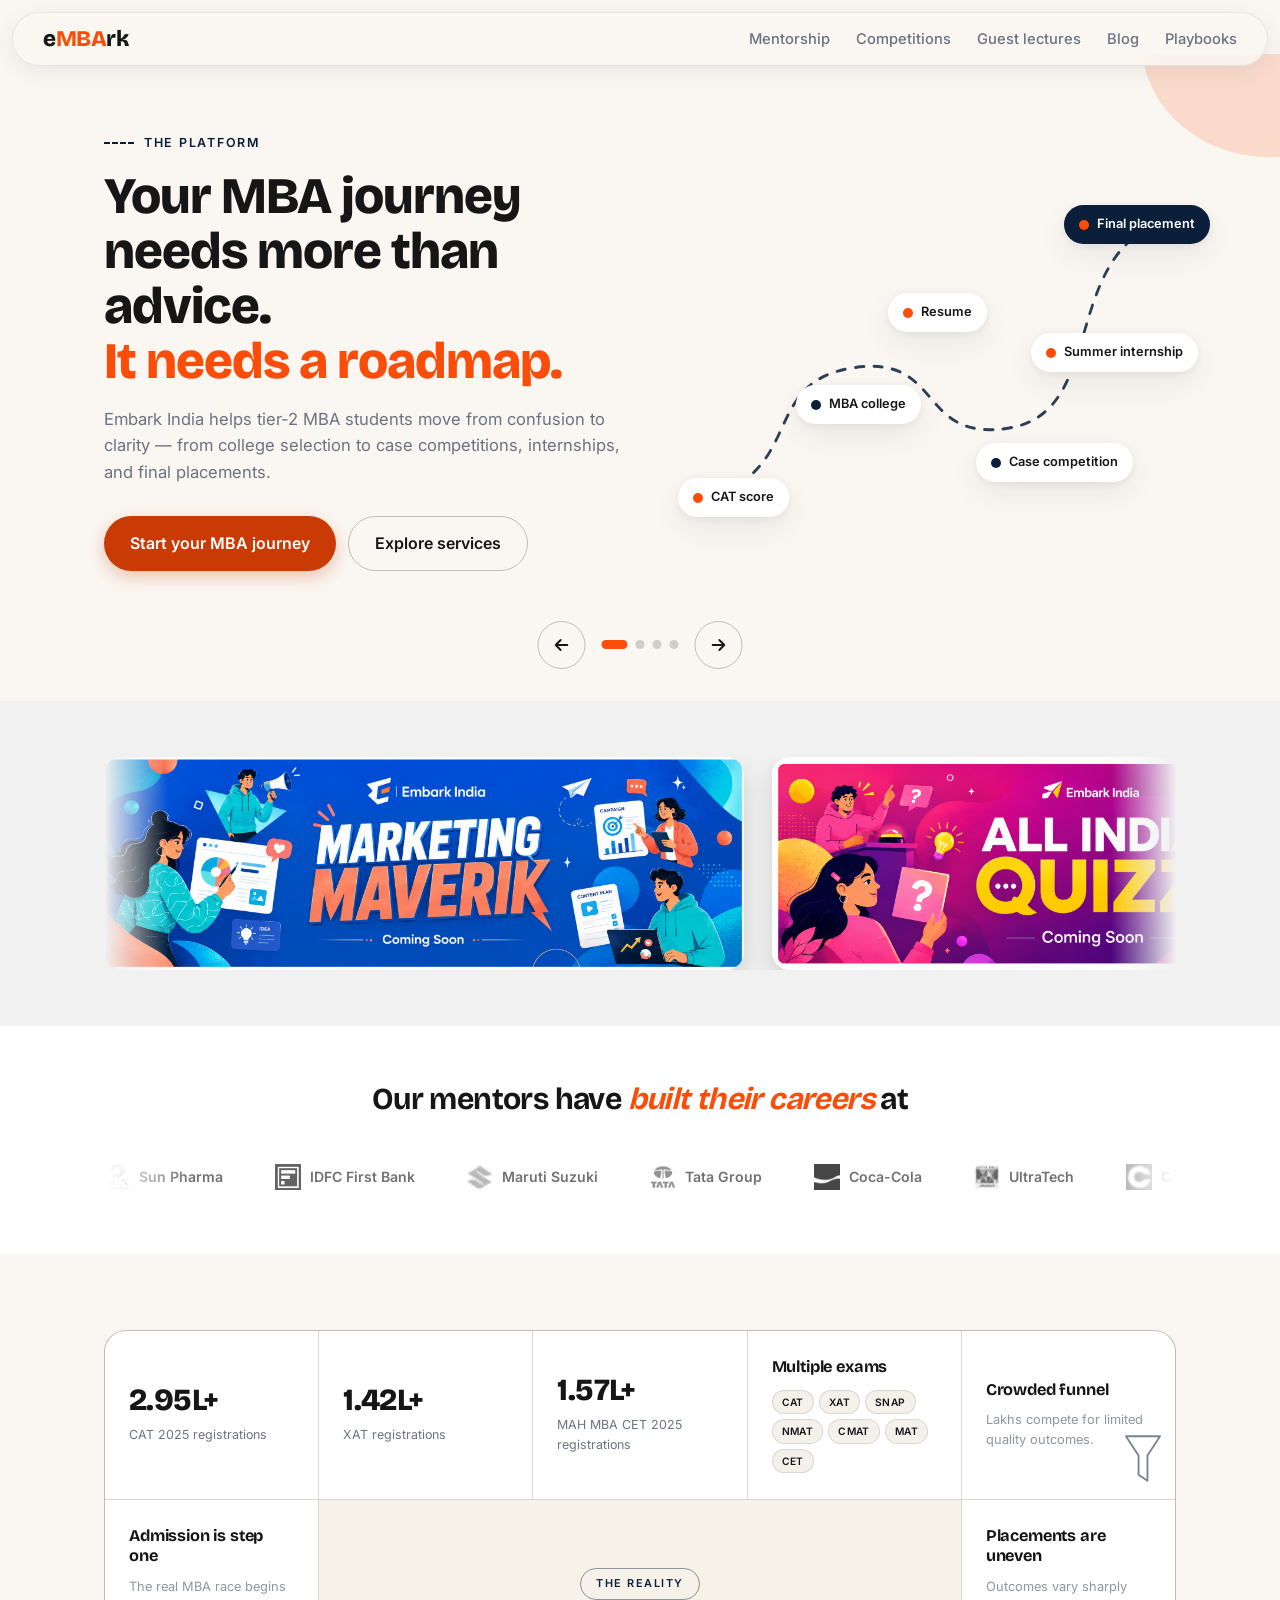
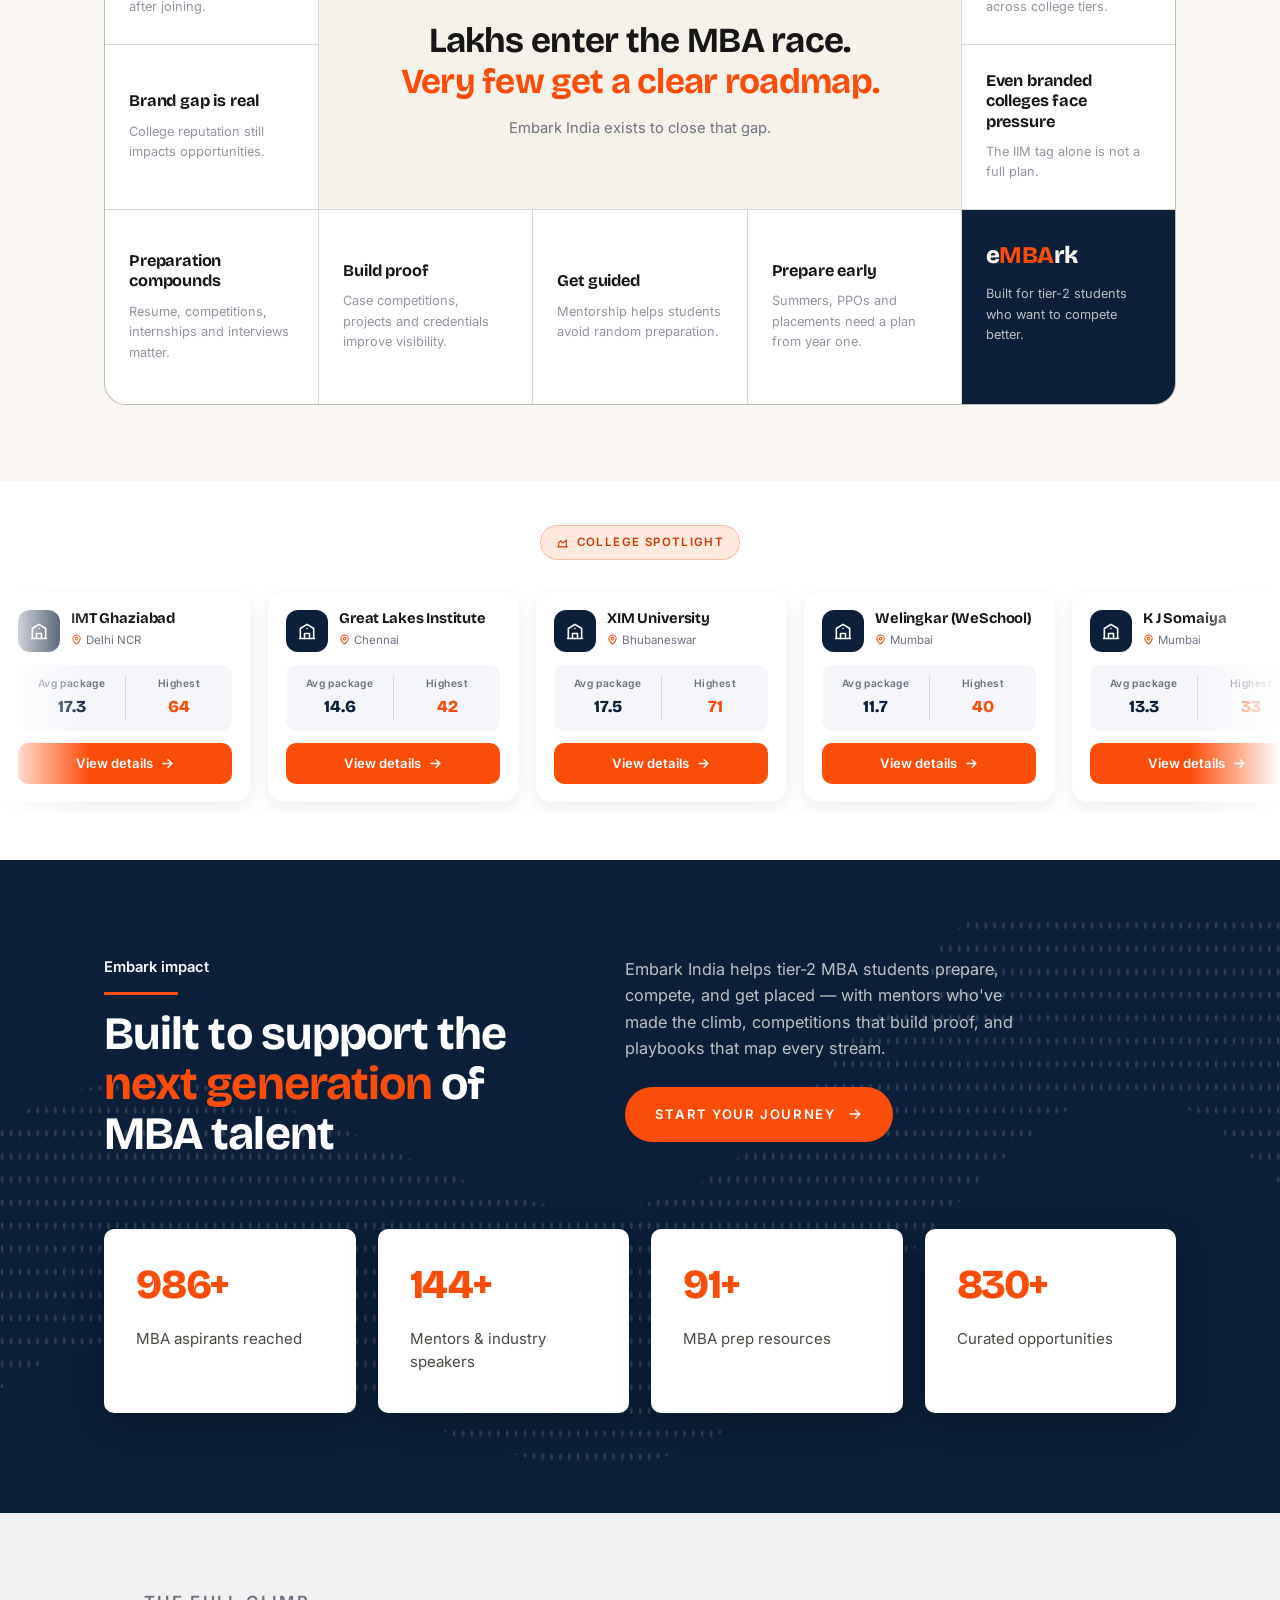
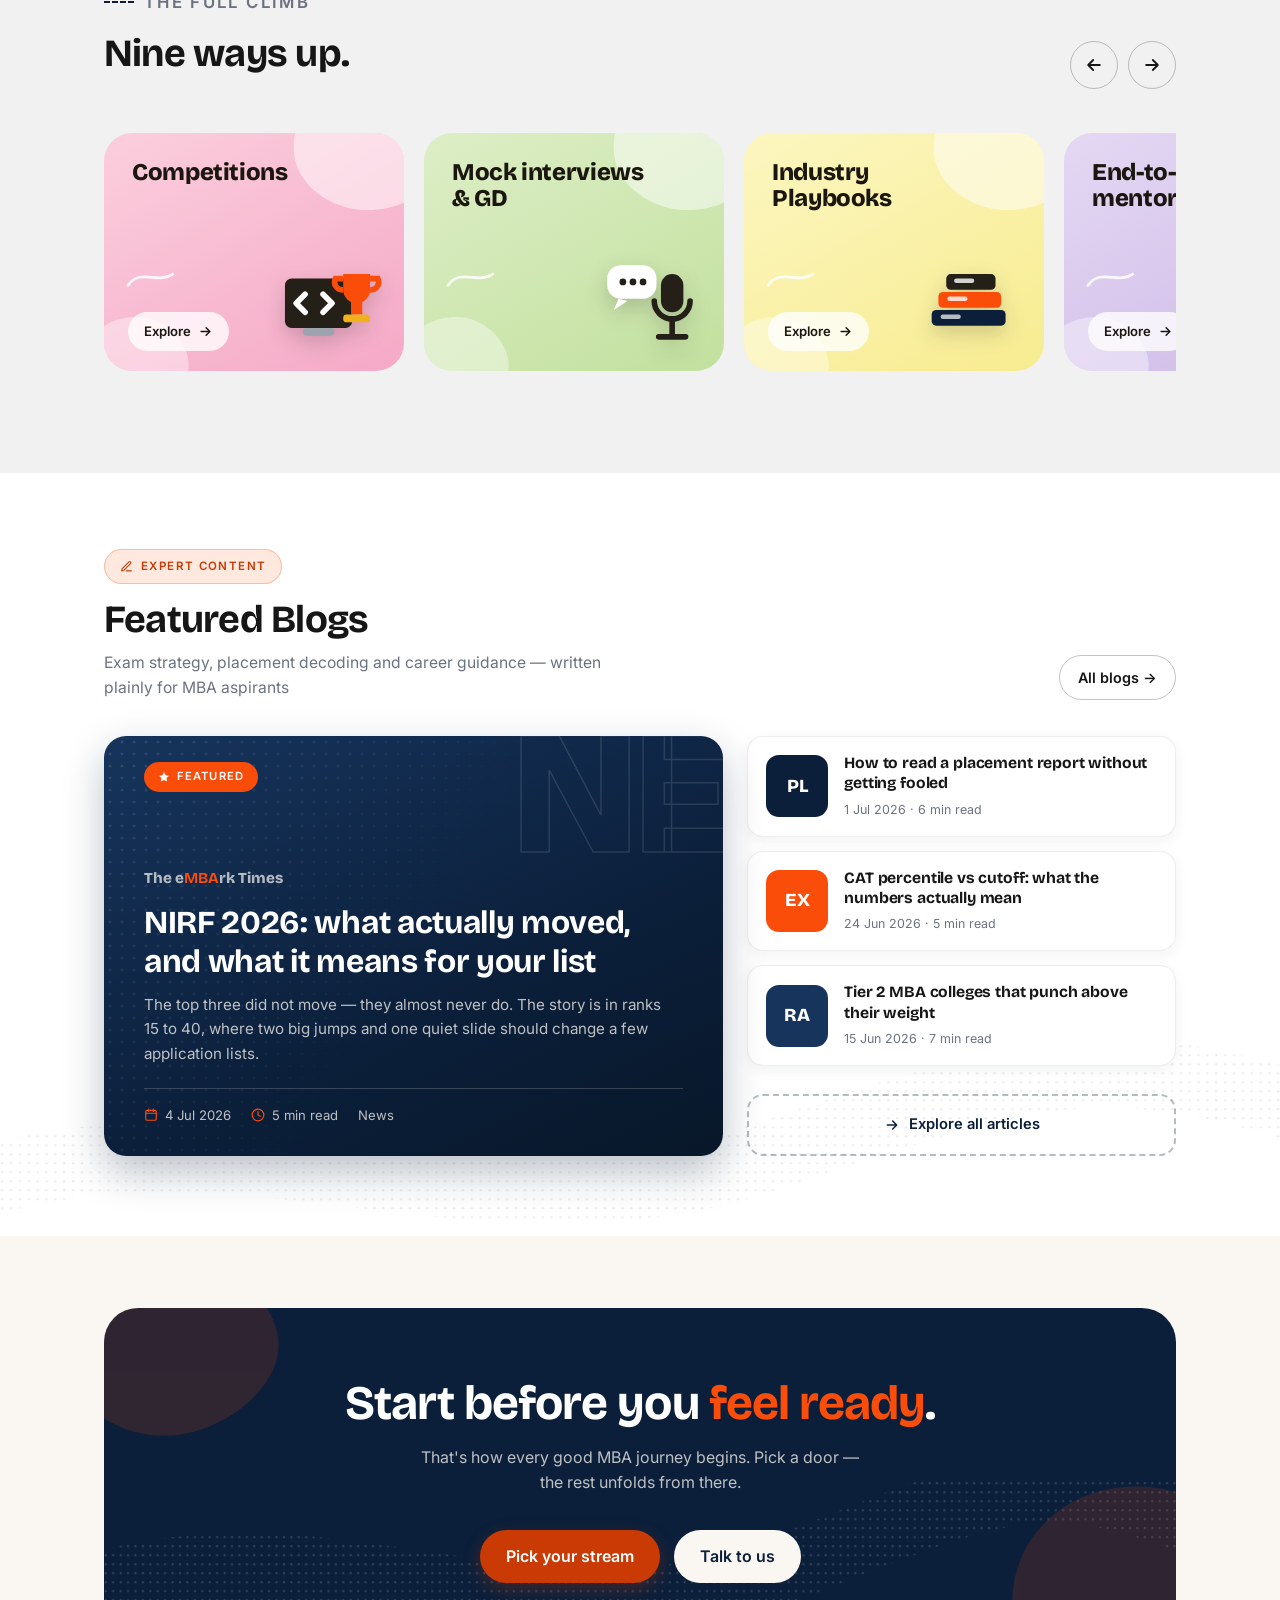
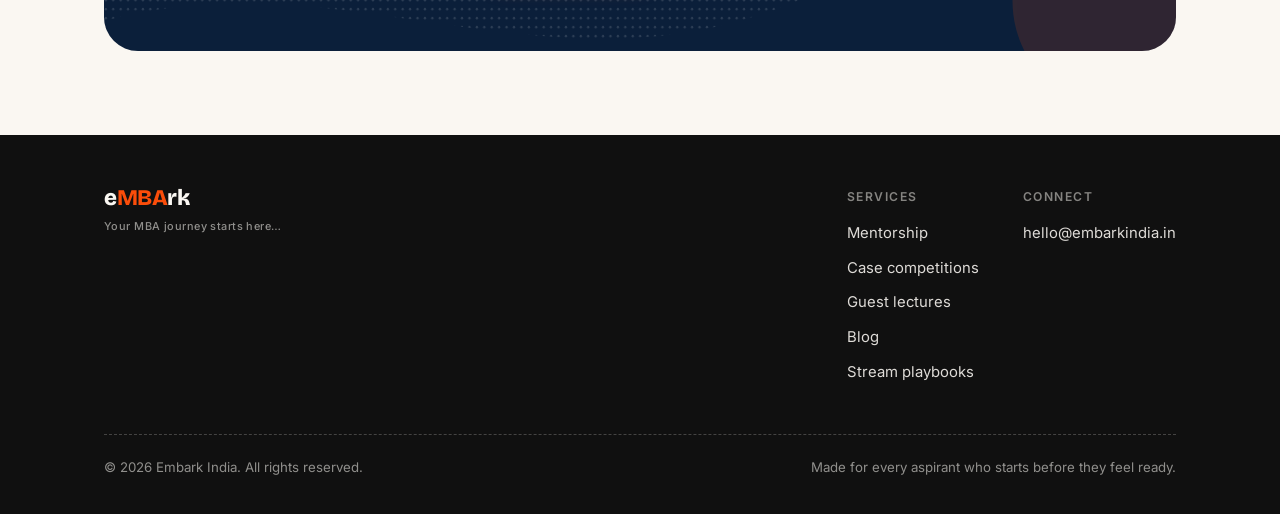
==== index.html @ 86dc0832 "Black footer across all pages (gl.css v3) Co-Authored-By: Claude Fable 5 <noreply@anthropic.com>" ====
<!DOCTYPE html>
<html lang="en">
<head>
<meta charset="UTF-8">
<meta name="viewport" content="width=device-width, initial-scale=1">
<title>Embark India — Your MBA journey starts here</title>
<meta name="description" content="Embark India: guest lectures from verified industry experts, stream playbooks, and plain-spoken MBA guidance. Tell us where you are in the journey — we'll point you right.">
<link rel="preconnect" href="https://fonts.googleapis.com">
<link rel="preconnect" href="https://fonts.gstatic.com" crossorigin>
<link href="https://fonts.googleapis.com/css2?family=Bricolage+Grotesque:opsz,wght@12..96,600;12..96,700;12..96,800&family=Inter:wght@400;500;600&family=PT+Serif:ital@1&display=swap" rel="stylesheet">
<link rel="stylesheet" href="gl.css?v=3">
<style>
  /* ---------- hero carousel ---------- */
  .hcar{position:relative;background:var(--cream);overflow:hidden}
  .hcar-track{display:flex;transition:transform .7s cubic-bezier(.3,.8,.3,1)}
  .hslide{flex:0 0 100%;position:relative;overflow:hidden;padding:72px 0 110px}
  .hslide>.wrap{display:grid;grid-template-columns:1.02fr .98fr;gap:52px;align-items:center;position:relative;z-index:1}
  .hs-copy h1{font-size:clamp(2rem,4.4vw,3.2rem);margin:0 0 16px;line-height:1.08}
  .hs-copy h1 .accent{color:var(--orange)}
  .hs-sub{font-size:1.04rem;color:var(--ink-soft);max-width:520px;margin-bottom:30px}
  .hs-ctas{display:flex;gap:12px;flex-wrap:wrap}
  .hs-visual{position:relative;min-height:430px;display:flex;align-items:center}
  .hcar-nav{
    position:absolute;bottom:32px;left:50%;transform:translateX(-50%);
    display:flex;align-items:center;gap:16px;z-index:5;
  }
  .hslide .hero-blob{position:absolute;pointer-events:none;z-index:0}

  /* slide entrance for copy */
  .hs-copy>*{opacity:0;translate:0 22px;transition:opacity .55s ease,translate .55s cubic-bezier(.2,.8,.3,1)}
  .hslide.anim .hs-copy>*{opacity:1;translate:0 0}
  .hslide.anim .hs-copy>*:nth-child(1){transition-delay:.05s}
  .hslide.anim .hs-copy>*:nth-child(2){transition-delay:.14s}
  .hslide.anim .hs-copy>*:nth-child(3){transition-delay:.23s}
  .hslide.anim .hs-copy>*:nth-child(4){transition-delay:.32s}

  /* S1 - roadmap */
  .rmap{position:relative;width:100%;max-width:540px;height:410px;margin-left:auto}
  .rmap svg{position:absolute;inset:0;width:100%;height:100%;overflow:visible}
  .rm-path{
    fill:none;stroke:var(--green);stroke-width:3;stroke-linecap:round;
    stroke-dasharray:9 11;opacity:.85;
  }
  .hslide.anim .rm-path{animation:ants 7s linear infinite}
  @keyframes ants{to{stroke-dashoffset:-200}}
  .rm-chip{
    position:absolute;display:inline-flex;align-items:center;gap:8px;
    background:var(--white);border-radius:999px;box-shadow:var(--shadow-card);
    padding:9px 15px;font-size:.8rem;font-weight:600;white-space:nowrap;
    opacity:0;translate:0 16px;scale:.9;
    transition:opacity .5s,translate .5s cubic-bezier(.2,.8,.3,1.3),scale .5s cubic-bezier(.2,.8,.3,1.3);
  }
  .rm-chip .dot{width:10px;height:10px;border-radius:50%;background:var(--orange);flex:none}
  .rm-chip.final{background:var(--green);color:#fff}
  .rm-chip.final .dot{background:var(--orange)}
  .hslide.anim .rm-chip{opacity:1;translate:0 0;scale:1;transition-delay:var(--d)}

  /* S2 - mentor dashboard */
  .dash{
    background:var(--white);border-radius:22px;box-shadow:0 18px 44px rgba(22,22,22,.16);
    padding:26px;width:100%;max-width:400px;margin-left:auto;
  }
  .dash-head{display:flex;align-items:center;gap:12px;padding-bottom:16px;border-bottom:1px dashed rgba(22,22,22,.18);margin-bottom:16px}
  .dash-head img{width:46px;height:46px;border-radius:14px;object-fit:cover;flex:none}
  .dash-head b{font-family:var(--display);font-weight:700;font-size:.95rem;display:block}
  .dash-head small{font-size:.76rem;color:var(--ink-soft)}
  .dash-live{
    margin-left:auto;font-size:.66rem;font-weight:600;letter-spacing:.06em;text-transform:uppercase;
    color:var(--green);background:var(--green-soft);border-radius:999px;padding:4px 10px;
  }
  .dash-item{
    display:flex;align-items:center;gap:12px;background:var(--cream);border-radius:14px;
    padding:13px 16px;margin-bottom:10px;font-size:.88rem;font-weight:500;
    opacity:0;translate:26px 0;transition:opacity .45s,translate .45s cubic-bezier(.2,.8,.3,1.2);
  }
  .hslide.anim .dash-item{opacity:1;translate:0 0;transition-delay:var(--d)}
  .dash-item .di{
    width:30px;height:30px;border-radius:9px;display:flex;align-items:center;justify-content:center;flex:none;
  }
  .dash-item .di svg{width:15px;height:15px}
  .di-o{background:var(--orange-soft);color:var(--orange-deep)}
  .di-g{background:var(--green-soft);color:var(--green)}
  .dash-item .tickmark{margin-left:auto;color:var(--green);font-weight:700}

  /* S3 - proof stack */
  .proofv{position:relative;height:430px;width:100%;max-width:470px;margin-left:auto}
  .pf{
    position:absolute;opacity:0;translate:0 46px;
    transition:opacity .55s,translate .55s cubic-bezier(.2,.8,.3,1.2);
    box-shadow:0 14px 32px rgba(22,22,22,.18);
  }
  .hslide.anim .pf{opacity:1;translate:0 0;transition-delay:var(--d)}
  .pf-comp{
    top:8px;left:4%;width:200px;border-radius:16px;background:linear-gradient(150deg,#FF7038,#FB4D0A);
    color:#fff;padding:16px 18px;rotate:-5deg;
  }
  .pf-comp b{font-family:var(--display);font-weight:700;font-size:.92rem;display:block;line-height:1.25}
  .pf-comp small{font-size:.7rem;opacity:.85}
  .pf-deck{
    top:44px;right:6%;width:180px;border-radius:14px;background:var(--charcoal);color:var(--cream);
    padding:16px;rotate:4deg;
  }
  .pf-deck .bar{height:7px;border-radius:99px;background:rgba(250,247,242,.28);margin-top:8px}
  .pf-deck .bar:nth-child(2){width:82%}
  .pf-deck .bar:nth-child(3){width:60%}
  .pf-deck .bar:nth-child(4){width:72%;background:var(--orange)}
  .pf-deck small{font-size:.68rem;font-weight:600;letter-spacing:.1em;text-transform:uppercase;opacity:.7}
  .pf-cert{
    top:172px;left:12%;width:230px;border-radius:10px;background:#FFFDF6;
    border:2.5px dashed var(--orange);padding:18px;text-align:center;rotate:-2deg;
  }
  .pf-cert b{font-family:var(--display);font-weight:800;font-size:.9rem;display:block}
  .pf-cert small{font-size:.66rem;color:var(--ink-soft);letter-spacing:.08em;text-transform:uppercase}
  .pf-cert .seal{
    width:34px;height:34px;border-radius:50%;background:var(--orange);color:#fff;
    display:flex;align-items:center;justify-content:center;margin:10px auto 0;
    font-family:var(--display);font-weight:800;font-size:.8rem;
  }
  .pf-badge{
    top:130px;right:2%;border-radius:999px;background:var(--green);color:#fff;
    padding:11px 18px;font-size:.8rem;font-weight:600;rotate:3deg;display:flex;align-items:center;gap:8px;
  }
  .pf-badge svg{width:14px;height:14px}
  .pf-li{
    bottom:44px;right:14%;border-radius:14px;background:#0A66C2;color:#fff;
    padding:13px 18px;font-size:.82rem;font-weight:600;rotate:-3deg;display:flex;align-items:center;gap:10px;
  }
  .pf-li .in-ic{
    width:22px;height:22px;border-radius:5px;background:#fff;color:#0A66C2;
    font-family:Arial,sans-serif;font-weight:800;font-size:.78rem;
    display:flex;align-items:center;justify-content:center;
  }

  /* S4 - opportunity feed */
  .feed{
    background:var(--white);border-radius:22px;box-shadow:0 18px 44px rgba(22,22,22,.16);
    padding:22px;width:100%;max-width:380px;margin-left:auto;
  }
  .feed-head{display:flex;justify-content:space-between;align-items:center;margin-bottom:14px}
  .feed-head b{font-family:var(--display);font-weight:700;font-size:.95rem}
  .feed-live{font-size:.68rem;font-weight:600;letter-spacing:.06em;text-transform:uppercase;color:#B42318}
  .feed-live::before{content:"\25CF";margin-right:5px}
  .feed-item{
    display:flex;align-items:center;gap:11px;background:var(--cream);border-radius:12px;
    padding:11px 14px;margin-bottom:9px;font-size:.84rem;font-weight:500;
    opacity:0;translate:36px 0;transition:opacity .4s,translate .4s cubic-bezier(.2,.8,.3,1.15);
  }
  .hslide.anim .feed-item{opacity:1;translate:0 0;transition-delay:var(--d)}
  .feed-item .fdot{width:10px;height:10px;border-radius:50%;flex:none}
  .feed-item small{margin-left:auto;font-size:.68rem;font-weight:600;color:var(--ink-soft);white-space:nowrap}

  /* ---------- competition posters: continuous marquee ---------- */
  .posters{padding:56px 0;background:#F1F1F1;overflow:hidden}
  .poster-view{overflow:hidden;
    -webkit-mask-image:linear-gradient(90deg,transparent,#000 6%,#000 94%,transparent);
    mask-image:linear-gradient(90deg,transparent,#000 6%,#000 94%,transparent);
  }
  .poster-track{display:flex;width:max-content;animation:postslide 36s linear infinite}
  .poster-track:hover{animation-play-state:paused}
  @keyframes postslide{to{transform:translateX(-50%)}}
  .poster-card{
    flex:0 0 auto;width:min(52vw,640px);margin-right:28px;
    display:block;position:relative;overflow:hidden;border-radius:18px;
    box-shadow:0 10px 26px rgba(22,22,22,.14);
    transition:box-shadow .3s;
  }
  .poster-card:hover{box-shadow:0 16px 38px rgba(22,22,22,.22)}
  .poster-card img{display:block;width:100%;height:auto}
  .poster-shine{
    position:absolute;top:-20%;bottom:-20%;left:-30%;width:36%;
    background:linear-gradient(105deg,transparent,rgba(255,255,255,.32),transparent);
    transform:skewX(-18deg) translateX(-140%);pointer-events:none;
  }
  .poster-card:hover .poster-shine{
    transform:skewX(-18deg) translateX(560%);
    transition:transform .9s ease;
  }
  @media (max-width:760px){
    .poster-card{width:82vw;margin-right:18px}
  }
  @media (prefers-reduced-motion:reduce){
    .poster-track{animation:none}
    .poster-card:hover .poster-shine{transform:skewX(-18deg) translateX(-140%)}
  }

  /* ---------- partners strip ---------- */
  .partners{background:#FFFFFF;padding:64px 0 68px}
  .partners h2{
    text-align:center;font-size:clamp(1.4rem,2.8vw,1.9rem);margin-bottom:44px;
  }
  .partners h2 em{font-style:italic;color:var(--orange)}
  .partner-marquee{
    overflow:hidden;
    -webkit-mask-image:linear-gradient(90deg,transparent,#000 8%,#000 92%,transparent);
    mask-image:linear-gradient(90deg,transparent,#000 8%,#000 92%,transparent);
  }
  .partner-row{
    display:flex;align-items:center;gap:52px;width:max-content;
    animation:pslide 34s linear infinite;padding:4px 0;
  }
  @keyframes pslide{from{transform:translateX(0)}to{transform:translateX(-50%)}}
  .partner-marquee:hover .partner-row{animation-play-state:paused}
  @media (prefers-reduced-motion:reduce){
    .partner-row{animation:none;flex-wrap:wrap;justify-content:center;width:auto}
  }
  .partner{
    display:inline-flex;align-items:center;gap:9px;
    filter:grayscale(1);opacity:.72;
    transition:filter .3s,opacity .3s,transform .2s;
  }
  .partner:hover{filter:none;opacity:1;transform:translateY(-2px)}
  .partner img{width:26px;height:26px;object-fit:contain}
  .partner b{
    font-family:var(--body);font-weight:600;font-size:.88rem;color:#3D3B36;white-space:nowrap;
  }

  /* ---------- reality grid ---------- */
  .reality{padding:88px 0;background:var(--white)}
  .rgrid{
    display:grid;grid-template-columns:repeat(5,1fr);
    gap:1px;background:rgba(22,22,22,.14);
    border:1px solid rgba(22,22,22,.14);border-radius:22px;overflow:hidden;
  }
  .rcell{
    background:#F8F5EC;padding:24px 24px 22px;position:relative;overflow:hidden;
    min-height:132px;display:flex;flex-direction:column;justify-content:center;
    transition:background .35s;
  }
  .rcell::before{
    content:"";position:absolute;inset:0;pointer-events:none;
    background-image:radial-gradient(rgba(251,77,10,.32) 1.2px,transparent 1.7px);
    background-size:11px 11px;opacity:0;transition:opacity .4s;
  }
  .rcell:hover{background:#FFFDF4}
  .rcell:hover::before{opacity:1}
  .rc-num{
    font-family:var(--display);font-weight:800;font-size:clamp(1.5rem,2.4vw,2.1rem);
    letter-spacing:-.02em;line-height:1;position:relative;z-index:1;
    transition:color .3s;
  }
  .rcell:hover .rc-num{color:var(--orange-deep)}
  .rc-title{
    font-family:var(--display);font-weight:700;font-size:1.02rem;letter-spacing:-.01em;
    line-height:1.25;position:relative;z-index:1;transition:translate .3s;
  }
  .rc-label{font-size:.78rem;color:var(--ink-soft);margin-top:7px;position:relative;z-index:1}
  .rc-desc{
    font-size:.8rem;color:var(--ink-soft);margin-top:8px;position:relative;z-index:1;
    opacity:0;translate:0 10px;transition:opacity .35s .05s,translate .35s .05s;
  }
  .rcell:hover .rc-desc{opacity:1;translate:0 0}
  .rcell:hover .rc-title{translate:0 -2px}

  /* exam chips cell */
  .rc-chips{display:flex;flex-wrap:wrap;gap:5px;margin-top:10px;position:relative;z-index:1}
  .rc-chips span{
    font-size:.64rem;font-weight:600;letter-spacing:.04em;
    background:var(--white);border:1px solid rgba(22,22,22,.18);border-radius:999px;padding:3px 9px;
    scale:0;transition:scale .4s cubic-bezier(.2,.8,.3,1.5);
  }
  .rcell:hover .rc-chips span{scale:1}
  .rcell:hover .rc-chips span:nth-child(1){transition-delay:.02s}
  .rcell:hover .rc-chips span:nth-child(2){transition-delay:.07s}
  .rcell:hover .rc-chips span:nth-child(3){transition-delay:.12s}
  .rcell:hover .rc-chips span:nth-child(4){transition-delay:.17s}
  .rcell:hover .rc-chips span:nth-child(5){transition-delay:.22s}
  .rcell:hover .rc-chips span:nth-child(6){transition-delay:.27s}
  .rcell:hover .rc-chips span:nth-child(7){transition-delay:.32s}

  /* funnel cell */
  .rc-funnel{position:absolute;right:16px;top:50%;translate:0 -50%;width:54px;height:72px;z-index:1;opacity:.9}
  .rc-funnel .fdrop{opacity:0}
  .rcell:hover .rc-funnel .fdrop{animation:fdrop 1.3s ease-in infinite}
  .rcell:hover .rc-funnel .fdrop:nth-child(2){animation-delay:.3s}
  .rcell:hover .rc-funnel .fdrop:nth-child(3){animation-delay:.65s}
  @keyframes fdrop{
    0%{opacity:0;transform:translateY(0)}
    15%{opacity:1}
    80%{opacity:1;transform:translateY(40px)}
    100%{opacity:0;transform:translateY(48px)}
  }

  /* center statement */
  .rcenter{
    background:var(--cream);display:flex;flex-direction:column;align-items:center;justify-content:center;
    text-align:center;padding:44px 40px;position:relative;overflow:hidden;
  }
  .rcenter .rpill{
    font-size:.68rem;font-weight:600;letter-spacing:.14em;text-transform:uppercase;
    color:var(--green);border:1.5px solid rgba(11,31,58,.4);border-radius:999px;padding:6px 15px;margin-bottom:18px;
  }
  .rcenter h2{font-size:clamp(1.5rem,3vw,2.2rem);line-height:1.18;max-width:480px;margin:0 0 12px}
  .rcenter h2 em{font-style:normal;color:var(--orange)}
  .rcenter p{font-size:.92rem;color:var(--ink-soft)}

  /* brand cell */
  .rbrand{
    background:var(--charcoal);color:var(--cream);text-decoration:none;
    display:flex;flex-direction:column;justify-content:center;
  }
  .rbrand::before{background-image:radial-gradient(rgba(251,77,10,.5) 1.2px,transparent 1.7px)}
  .rbrand:hover{background:#131313}
  .rbrand .rb-mark{font-family:var(--display);font-weight:800;font-size:1.5rem;letter-spacing:-.02em;position:relative;z-index:1}
  .rbrand .rb-mark .mba{color:var(--orange)}
  .rbrand .rc-desc{color:rgba(250,247,242,.7)}
  .rbrand .rb-go{
    position:relative;z-index:1;margin-top:10px;font-size:.8rem;font-weight:600;color:var(--orange);
    display:inline-flex;align-items:center;gap:6px;opacity:0;translate:-8px 0;transition:all .35s .1s;
  }
  .rbrand:hover .rb-go{opacity:1;translate:0 0}
  .rbrand .rb-go svg{width:14px;height:14px}

  @media (max-width:960px){
    .rgrid{grid-template-columns:1fr 1fr}
    .rcell{grid-area:auto !important;min-height:116px}
    .rcenter{grid-column:1/-1 !important;grid-row:auto !important;order:-1;padding:36px 26px}
    .rc-desc{opacity:1;translate:0 0}
    .rc-chips span{scale:1}
  }
  @media (max-width:560px){
    .rgrid{grid-template-columns:1fr}
  }

  /* ---------- next-gen statement band ---------- */
  .nextgen{background:var(--cream);padding:104px 0 96px}
  .ng-top{
    display:grid;grid-template-columns:1.25fr .75fr;gap:60px;align-items:center;
    margin-bottom:84px;
  }
  .ng-top h2{
    font-size:clamp(2.2rem,4.8vw,3.6rem);line-height:1.08;margin:0;letter-spacing:-.02em;
  }
  .ng-top h2 em{font-style:normal;color:var(--orange)}
  .ng-right p{font-size:1.02rem;color:var(--ink-soft);max-width:400px;margin-bottom:26px}
  .ng-cta{
    display:inline-flex;align-items:center;gap:12px;
    background:var(--charcoal);color:#fff;text-decoration:none;
    font-size:.82rem;font-weight:600;letter-spacing:.12em;text-transform:uppercase;
    border-radius:999px;padding:17px 30px;min-height:52px;
    transition:background .25s,gap .25s;
  }
  .ng-cta:hover{background:#000;gap:18px}
  .ng-cta svg{width:16px;height:16px;flex:none}
  .ng-stats{display:grid;grid-template-columns:repeat(4,1fr);gap:0}
  .ng-stat{padding:6px 34px}
  .ng-stat + .ng-stat{border-left:1.5px solid rgba(22,22,22,.16)}
  .ng-stat:first-child{padding-left:0}
  .ng-num{
    font-family:var(--display);font-weight:800;letter-spacing:-.03em;
    font-size:clamp(2.2rem,4vw,3.2rem);line-height:1;display:block;
  }
  .ng-num.acc{color:var(--orange)}
  .ng-stat p{font-size:.88rem;color:var(--ink-soft);margin-top:12px;max-width:200px}
  @media (max-width:960px){
    .ng-top{grid-template-columns:1fr;gap:30px;margin-bottom:56px}
    .ng-stats{grid-template-columns:1fr 1fr;gap:30px 0}
    .ng-stat{padding:0 26px}
    .ng-stat:nth-child(odd){padding-left:0;border-left:none}
  }
  @media (max-width:540px){
    .ng-stats{grid-template-columns:1fr;gap:26px}
    .ng-stat{padding:0;border-left:none !important}
  }

  /* ============================================================
     NAVY & LOGICAL ORANGE — palette test (home page only)
     primary navy #0B1F3A · accent #FB4D0A · buttons #C93A05
     bg ivory #FAF7F2 · cards #FFFFFF · text #161616 · muted #6B7280
     ============================================================ */
  :root{
    --cream:#FAF7F2;
    --cream-deep:#EFE9DE;
    --white:#FFFFFF;
    --charcoal:#161616;
    --ink-soft:#6B7280;
    --navy:#0B1F3A;
    --navy-soft:#E7EDF6;
    --navy-deep:#08172B;
    --orange:#FB4D0A;
    --orange-deep:#C93A05;
    --orange-soft:#FFE9DF;
    --green:#0B1F3A;
    --green-soft:#E7EDF6;
    --green-deep:#08172B;
  }
  body{background:#FAF7F2}
  .nav{background:rgba(250,247,242,.9)}
  .btn-primary{background:#C93A05;box-shadow:0 6px 18px rgba(201,58,5,.28)}
  .btn-primary:hover{background:#A93104}
  .ng-cta{background:var(--navy)}
  .ng-cta:hover{background:var(--navy-deep)}

  /* hero */
  .hslide:nth-child(1) .hero-blob path,
  .hslide:nth-child(2) .hero-blob path{fill:#FB4D0A}
  .hslide:nth-child(3) .hero-blob path{fill:#0B1F3A}
  .hslide:nth-child(4) .hero-blob path{fill:#FB4D0A}
  .hslide .hero-blob{opacity:.16 !important}
  .rm-path{stroke:var(--navy)}
  .rm-chip .dot{background:var(--orange)}
  .rm-chip:nth-of-type(2) .dot,.rm-chip:nth-of-type(4) .dot{background:var(--navy)}
  .rm-chip.final{background:var(--navy)}
  .rm-chip.final .dot{background:var(--orange)}
  .di-o{background:var(--orange-soft);color:var(--orange-deep)}
  .di-g{background:var(--navy-soft);color:var(--navy)}
  .dash-item .tickmark{color:var(--navy)}
  .dash-live{color:var(--navy);background:var(--navy-soft)}
  .pf-comp{background:linear-gradient(150deg,#FF7038,#FB4D0A)}
  .pf-deck{background:var(--navy)}
  .pf-deck .bar:nth-child(4){background:var(--orange)}
  .pf-cert{border-color:var(--orange)}
  .pf-cert .seal{background:var(--orange)}
  .pf-badge{background:var(--navy)}
  .feed-item:nth-child(2) .fdot{background:#FB4D0A !important}
  .feed-item:nth-child(3) .fdot{background:#0B1F3A !important}
  .feed-item:nth-child(4) .fdot{background:#C93A05 !important}
  .feed-item:nth-child(5) .fdot{background:#6B7280 !important}
  .feed-item:nth-child(6) .fdot{background:#0B1F3A !important}
  .feed-item:nth-child(7) .fdot{background:#FB4D0A !important}

  /* reality grid */
  .rcell{background:#FFFFFF}
  .rcell:hover{background:#FFFDFA}
  .rcell::before{background-image:radial-gradient(rgba(251,77,10,.3) 1.2px,transparent 1.7px)}
  .rcell:hover .rc-num{color:var(--orange-deep)}
  .rcenter{background:#FAF7F2}
  .rcenter h2 em{color:var(--orange)}
  .rcenter .rpill{color:var(--navy);border-color:rgba(11,31,58,.45)}
  .rc-funnel path{stroke:var(--navy)}
  .rc-funnel .fdrop{fill:var(--orange)}
  .rbrand{background:var(--navy)}
  .rbrand:hover{background:var(--navy-deep)}
  .rbrand .rb-mark .mba{color:var(--orange)}
  .rbrand .rb-go{color:var(--orange)}
  .rbrand::before{background-image:radial-gradient(rgba(251,77,10,.5) 1.2px,transparent 1.7px)}
  .rbrand .rc-desc{color:rgba(250,247,242,.7)}

  /* statement band */
  .nextgen{background:#FFFFFF}
  .ng-top h2 em{color:var(--orange)}
  .ng-num.acc{color:var(--orange)}

  /* service cards: navy/orange alternation */
  .svc-card{background:#FFFFFF}
  .svc{background:#FAF7F2}
  .svc-grid .svc-card:nth-child(odd) .svc-icon{background:var(--navy-soft);color:var(--navy)}
  .svc-grid .svc-card:nth-child(odd) .svc-outcome{background:var(--navy-soft);color:var(--navy)}
  .svc-grid .svc-card:nth-child(odd) .svc-go{color:var(--navy)}
  .svc-grid .svc-card:nth-child(odd):hover{box-shadow:0 18px 40px rgba(11,31,58,.2)}
  .svc-grid .svc-card:nth-child(even) .svc-icon{background:var(--orange-soft);color:var(--orange-deep)}
  .svc-grid .svc-card:nth-child(even) .svc-outcome{background:var(--orange-soft);color:var(--orange-deep)}
  .svc-grid .svc-card:nth-child(even) .svc-go{color:var(--orange-deep)}
  .svc-grid .svc-card:nth-child(even):hover{box-shadow:0 18px 40px rgba(251,77,10,.22)}
  .svc-grid .svc-card:nth-child(1) h3 span{background:var(--orange-soft) !important;color:var(--orange-deep) !important}

  .soon-sec,.pstrip-sec{background:#FFFFFF}

  /* final CTA card */
  .final-home .fh-card{background:var(--navy)}
  .final-home .fh-card p{color:rgba(250,247,242,.75)}
  .final-home .fh-blob.l path,.final-home .fh-blob.r path{fill:#FB4D0A}
  .final-home .fh-card h2 .accent{color:var(--orange)}
  .final-home .btn-light{background:#FAF7F2;color:var(--navy)}

  /* ---------- section rhythm: alternating bands + tighter spacing ---------- */
  .posters{background:#F1F1F1}
  .partners{background:#FFFFFF;padding:56px 0 60px}
  .reality{background:#FAF7F2;padding:76px 0}
  .rcell{background:#FFFFFF}
  .rcenter{background:#F6F2EA}
  .nextgen{background:#FFFFFF;padding:80px 0 72px}
  .ng-top{margin-bottom:64px}
  body .pstrip-sec{background:#F1F1F1;padding:72px 0}
  body .bloghl{background:#FFFFFF;padding:76px 0 80px}
  .bh-card{border:1px solid rgba(22,22,22,.07)}
  body .final-home{background:#FAF7F2;padding:72px 0 84px}

  /* ---------- creative floating nav ---------- */
  body .nav{
    position:sticky;top:12px;z-index:100;
    background:transparent;border-bottom:none;backdrop-filter:none;
    padding:0 12px;
  }
  body .nav-inner{
    background:rgba(250,247,242,.82);backdrop-filter:blur(16px);
    border:1px solid rgba(22,22,22,.08);border-radius:999px;
    box-shadow:0 6px 24px rgba(11,31,58,.07);
    padding:13px 30px;max-width:none;
    transition:box-shadow .3s,background .3s;
  }
  body .nav-inner .nav-links{margin-left:auto}
  .nav.scrolled .nav-inner{
    background:rgba(250,247,242,.95);
    box-shadow:0 12px 36px rgba(11,31,58,.14);
  }
  /* wordmark flag plant */
  body .wordmark{position:relative;padding-right:14px}
  .wm-flag{
    position:absolute;top:-7px;right:0;width:13px;height:15px;
    opacity:0;transform:translateY(7px) rotate(-18deg);transform-origin:bottom center;
    transition:opacity .3s,transform .45s cubic-bezier(.2,.9,.3,1.6);
  }
  .wordmark:hover .wm-flag{opacity:1;transform:translateY(0) rotate(0deg)}
  /* dashed draw-in underline */
  body .nav-links a{position:relative;padding-bottom:2px}
  body .nav-links a::after{
    content:"";position:absolute;left:0;right:0;bottom:-7px;height:3px;
    background:repeating-linear-gradient(90deg,var(--orange) 0 7px,transparent 7px 13px);
    transform:scaleX(0);transform-origin:left;transition:transform .35s ease;
    border-radius:2px;
  }
  body .nav-links a:hover{color:var(--navy)}
  body .nav-links a:hover::after{transform:scaleX(1)}
  /* CTA arrow slide-in */
  body .nav .btn-sm::after{
    content:"92";display:inline-block;max-width:0;overflow:hidden;
    opacity:0;transition:max-width .3s ease,opacity .25s ease,margin-left .3s ease;
    margin-left:0;
  }
  body .nav .btn-sm:hover::after{max-width:20px;opacity:1;margin-left:8px}
  /* mobile menu */
  .nav-burger{
    display:none;background:none;border:none;cursor:pointer;padding:10px;
    color:var(--charcoal);min-height:44px;
  }
  .nav-burger svg{width:22px;height:22px}
  .mob-menu{
    display:none;max-width:1080px;margin:8px auto 0;
    background:rgba(250,247,242,.97);backdrop-filter:blur(16px);
    border:1px solid rgba(22,22,22,.08);border-radius:22px;
    box-shadow:0 14px 40px rgba(11,31,58,.16);padding:12px;
  }
  .mob-menu.open{display:block}
  .mob-menu a{
    display:block;text-decoration:none;color:var(--charcoal);font-weight:600;
    font-size:1rem;padding:13px 18px;border-radius:14px;
  }
  .mob-menu a:hover{background:rgba(251,77,10,.08);color:var(--orange-deep)}
  @media (max-width:860px){
    .nav-burger{display:flex;align-items:center}
    body .nav-inner{padding:7px 8px 7px 20px}
  }
  @media (prefers-reduced-motion:reduce){
    .wm-flag,.nav-links a::after,.nav .btn-sm::after{transition:none}
  }



  /* ---------- service cards ---------- */
  .svc{padding:88px 0}
  .svc-grid{display:grid;grid-template-columns:repeat(auto-fit,minmax(270px,1fr));gap:22px}
  .svc-card{
    background:var(--white);border-radius:24px;padding:34px 30px;
    display:flex;flex-direction:column;gap:14px;text-decoration:none;color:inherit;
    box-shadow:var(--shadow-card);position:relative;overflow:hidden;
    transition:transform .22s,box-shadow .22s;
  }
  .svc-card:hover{transform:translateY(-7px)}
  .svc-card.c-orange:hover{box-shadow:0 18px 40px rgba(251,77,10,.25)}
  .svc-card.c-green:hover{box-shadow:0 18px 40px rgba(11,31,58,.25)}
  .svc-card.c-dark:hover{box-shadow:0 18px 40px rgba(22,22,22,.28)}
  .svc-card:hover .svc-go svg{transform:translateX(5px)}
  .svc-icon{width:54px;height:54px;border-radius:16px;display:flex;align-items:center;justify-content:center}
  .svc-icon svg{width:27px;height:27px}
  .c-orange .svc-icon{background:var(--orange-soft);color:var(--orange-deep)}
  .c-green .svc-icon{background:var(--green-soft);color:var(--green)}
  .c-dark .svc-icon{background:var(--cream-deep);color:var(--charcoal)}
  .svc-card h3{font-size:1.35rem;font-weight:700}
  .svc-card p{font-size:.94rem;color:var(--ink-soft)}
  .svc-outcome{
    display:inline-flex;align-items:center;gap:7px;align-self:flex-start;
    font-size:.8rem;font-weight:600;border-radius:999px;padding:6px 13px;
  }
  .c-orange .svc-outcome{background:var(--orange-soft);color:var(--orange-deep)}
  .c-green .svc-outcome{background:var(--green-soft);color:var(--green)}
  .c-dark .svc-outcome{background:var(--cream-deep);color:var(--charcoal)}
  .svc-go{
    margin-top:auto;display:inline-flex;align-items:center;gap:8px;
    font-weight:600;font-size:.94rem;
  }
  .c-orange .svc-go{color:var(--orange-deep)}
  .c-green .svc-go{color:var(--green)}
  .c-dark .svc-go{color:var(--charcoal)}
  .svc-go svg{width:18px;height:18px;transition:transform .2s}

  /* ---------- blog highlights ---------- */
  .bloghl{padding:88px 0 24px}
  .bh-grid{display:grid;grid-template-columns:repeat(auto-fit,minmax(280px,1fr));gap:22px;margin-top:34px}
  .bh-card{
    display:flex;flex-direction:column;gap:12px;text-decoration:none;color:inherit;
    background:#FFFFFF;border-radius:20px;padding:30px 30px 26px;
    box-shadow:var(--shadow-card);transition:transform .22s,box-shadow .22s;
  }
  .bh-card:hover{transform:translateY(-6px);box-shadow:0 18px 40px rgba(22,22,22,.14)}
  .bh-card:hover .bh-title{color:var(--orange-deep)}
  .bh-cat{
    align-self:flex-start;font-size:.7rem;font-weight:600;letter-spacing:.1em;text-transform:uppercase;
    color:var(--orange-deep);background:var(--orange-soft);border-radius:999px;padding:5px 12px;
  }
  .bh-title{
    font-family:var(--display);font-weight:700;font-size:1.22rem;line-height:1.28;
    letter-spacing:-.01em;transition:color .2s;
  }
  .bh-ex{font-size:.9rem;color:var(--ink-soft)}
  .bh-meta{margin-top:auto;font-size:.8rem;color:var(--ink-soft);padding-top:12px;border-top:1px dashed rgba(22,22,22,.14)}
  .bh-meta b{color:var(--charcoal);font-weight:600}

  /* ---------- pastel service strip ---------- */
  .pstrip-sec{padding:88px 0;background:var(--white);overflow:hidden}
  .pstrip-head{display:flex;align-items:flex-end;justify-content:space-between;gap:20px;flex-wrap:wrap;margin-bottom:30px}
  .pstrip-nav{display:flex;gap:10px}
  .pstrip{
    display:flex;gap:20px;overflow-x:auto;scroll-snap-type:x mandatory;
    padding:14px 6px 30px;scrollbar-width:none;-webkit-overflow-scrolling:touch;
  }
  .pstrip::-webkit-scrollbar{display:none}
  .pcard{
    flex:0 0 300px;height:238px;border-radius:28px;position:relative;overflow:hidden;
    scroll-snap-align:start;padding:26px 28px;text-decoration:none;color:#1B1710;
    display:block;will-change:transform;
    transition:transform .45s cubic-bezier(.22,.9,.3,1.2),box-shadow .35s;
    opacity:0;translate:0 46px;rotate:2.5deg;
  }
  .pcard.in{
    opacity:1;translate:0 0;rotate:0deg;
    transition:opacity .6s ease,translate .7s cubic-bezier(.2,.8,.25,1.1),rotate .7s cubic-bezier(.2,.8,.25,1.1),transform .45s cubic-bezier(.22,.9,.3,1.2),box-shadow .35s;
  }
  .pcard:hover{box-shadow:0 22px 44px rgba(22,22,22,.22)}
  .pcard:hover .part{transform:scale(1.14) rotate(-5deg) translateY(-6px)}
  .pcard:hover .pb1{transform:scale(1.25) rotate(14deg)}
  .pcard:hover .pb2{transform:scale(1.2) rotate(-10deg)}
  .pcard:hover .pgo{background:#1B1710;color:#fff;gap:11px}
  .pcard h3{
    font-family:var(--display);font-weight:800;font-size:1.5rem;line-height:1.1;
    letter-spacing:-.015em;max-width:82%;position:relative;z-index:2;
  }
  .pblob{position:absolute;pointer-events:none;z-index:0;transition:transform 1s cubic-bezier(.2,.8,.3,1)}
  .pb1{width:190px;right:-50px;top:-60px;animation:pdrift 9s ease-in-out infinite alternate}
  .pb2{width:130px;left:-42px;bottom:-48px;animation:pdrift 11s ease-in-out infinite alternate-reverse}
  @keyframes pdrift{
    from{translate:0 0}
    to{translate:10px 9px}
  }
  .psquig{position:absolute;pointer-events:none;z-index:0;opacity:.9;left:22px;bottom:82px;width:54px}
  .psquig path{stroke-dasharray:80;stroke-dashoffset:80;transition:stroke-dashoffset .8s ease .3s}
  .pcard.in .psquig path{stroke-dashoffset:26}
  .part{
    position:absolute;right:16px;bottom:14px;width:112px;height:112px;z-index:1;
    filter:drop-shadow(0 8px 10px rgba(22,22,22,.18));
    transition:transform .5s cubic-bezier(.2,.9,.3,1.4);
    animation:pfloat 5s ease-in-out infinite alternate;
  }
  @keyframes pfloat{from{margin-bottom:0}to{margin-bottom:9px}}
  .pgo{
    position:absolute;left:24px;bottom:20px;z-index:2;
    display:inline-flex;align-items:center;gap:7px;
    font-size:.82rem;font-weight:600;color:#1B1710;
    background:rgba(255,255,255,.78);border-radius:999px;padding:9px 16px;
    transition:background .3s,color .3s,gap .3s;
  }
  .pgo svg{width:15px;height:15px}
  /* palettes — soft two-tone gradients */
  .pc-1{background:linear-gradient(150deg,#FBCEDD 0%,#F5A9C6 100%)}
  .pc-2{background:linear-gradient(150deg,#DDEEC6 0%,#C2E09E 100%)}
  .pc-3{background:linear-gradient(150deg,#FCF6C0 0%,#F7EC90 100%)}
  .pc-4{background:linear-gradient(150deg,#E4D8F3 0%,#CDB9E7 100%)}
  .pc-5{background:linear-gradient(150deg,#FDE0C3 0%,#F9C99A 100%)}
  .pc-6{background:linear-gradient(150deg,#D2EAF7 0%,#AFD9EE 100%)}
  .pc-7{background:linear-gradient(150deg,#D4EFE5 0%,#B4E2D1 100%)}
  .pc-8{background:linear-gradient(150deg,#FAD8CB 0%,#F3BBA6 100%)}
  .pc-9{background:linear-gradient(150deg,#F7EAC4 0%,#EEDB9C 100%)}
  @media (prefers-reduced-motion:reduce){
    .pcard{opacity:1;translate:0 0;rotate:0deg;transition:none}
    .pblob,.part{animation:none;transition:none}
    .psquig path{stroke-dashoffset:26;transition:none}
  }

  /* ---------- roadmap tiles ---------- */
  .soon-sec{padding:88px 0;background:var(--white)}
  .soon-grid{display:grid;grid-template-columns:repeat(auto-fit,minmax(190px,1fr));gap:16px}
  .soon-tile{
    border-radius:18px;padding:24px 22px;position:relative;
    transition:transform .2s;
  }
  .soon-tile:hover{transform:translateY(-4px)}
  .soon-tile .st-icon{width:40px;height:40px;border-radius:12px;display:flex;align-items:center;justify-content:center;margin-bottom:14px;background:rgba(255,255,255,.6)}
  .soon-tile .st-icon svg{width:20px;height:20px}
  .soon-tile h3{font-size:1.02rem;font-weight:700;margin-bottom:4px}
  .soon-tile p{font-size:.82rem;color:var(--ink-soft)}
  .soon-tag{
    position:absolute;top:16px;right:16px;font-size:.62rem;font-weight:600;
    letter-spacing:.08em;text-transform:uppercase;color:var(--ink-soft);
    border:1px dashed rgba(22,22,22,.3);border-radius:999px;padding:3px 9px;
  }
  .st-1{background:var(--orange-soft)}
  .st-1 .st-icon{color:var(--orange-deep)}
  .st-2{background:var(--green-soft)}
  .st-2 .st-icon{color:var(--green)}
  .st-3{background:var(--cream-deep)}
  .st-3 .st-icon{color:var(--charcoal)}
  .st-4{background:#FBE3E3}
  .st-4 .st-icon{color:#A03D3D}
  .st-5{background:#E9E4F2}
  .st-5 .st-icon{color:#5B4A80}

  /* ---------- final CTA ---------- */
  .final-home{padding:20px 0 96px}
  .fh-card{
    position:relative;overflow:hidden;background:var(--charcoal);color:var(--cream);
    border-radius:34px;padding:68px 56px;text-align:center;
  }
  .fh-card h2{color:#fff;font-size:clamp(1.8rem,4.4vw,3rem);max-width:640px;margin:0 auto 14px}
  .fh-card h2 .accent{color:var(--orange)}
  .fh-card p{color:rgba(250,247,242,.72);max-width:460px;margin:0 auto 34px}
  .fh-btns{display:flex;gap:14px;justify-content:center;flex-wrap:wrap;position:relative;z-index:1}
  .fh-blob{position:absolute;pointer-events:none;opacity:.15}
  .fh-blob.l{left:-70px;top:-60px;width:250px}
  .fh-blob.r{right:-80px;bottom:-90px;width:290px}
  .fh-inner{position:relative;z-index:1}

  @media (max-width:900px){
    .hslide{padding:52px 0 100px}
    .hslide>.wrap{grid-template-columns:1fr;gap:36px}
    .hs-visual{min-height:0;justify-content:center}
    .rmap{height:330px;max-width:100%;margin:0}
    .rm-chip{font-size:.72rem;padding:7px 12px}
    .dash,.feed{margin:0 auto}
    .proofv{height:360px;margin:0 auto;transform:scale(.88);transform-origin:top center}
    .trust .wrap{gap:16px 28px}
  }
  @media (prefers-reduced-motion:reduce){
    .hcar-track{transition:none}
    .hs-copy>*,.rm-chip,.dash-item,.pf,.feed-item{opacity:1;translate:0 0;scale:1;transition:none}
    .hslide.anim .rm-path{animation:none}
    .svc-card,.soon-tile{transition:none}
  }

  /* ---------- EXL-style impact band + dotted waves ---------- */
  body .nextgen{background:#0B1F3A;padding:96px 0 100px;position:relative;overflow:hidden}
  .nextgen .wrap{position:relative;z-index:1}
  body .ng-top{grid-template-columns:.9fr 1.1fr;gap:70px;align-items:start;margin-bottom:70px}
  .ng-kicker{
    font-size:.92rem;font-weight:600;color:#FFFFFF;margin-bottom:14px;
  }
  .ng-kicker::after{content:"";display:block;width:74px;border-top:3px solid var(--orange);margin-top:12px}
  body .ng-top h2{color:#FFFFFF;font-size:clamp(1.9rem,3.8vw,2.9rem)}
  body .ng-top h2 em{color:var(--orange)}
  body .ng-right p{color:rgba(250,247,242,.75)}
  body .ng-cta{background:var(--orange)}
  body .ng-cta:hover{background:var(--orange-deep)}
  body .ng-stats{display:grid;grid-template-columns:repeat(4,1fr);gap:22px}
  body .ng-stat{
    background:#FFFFFF;border-radius:8px;padding:30px 28px 32px;
    border-left:none !important;box-shadow:0 10px 30px rgba(0,0,0,.25);
    transition:transform .25s;
  }
  body .ng-stat:hover{transform:translateY(-6px)}
  body .ng-num,body .ng-num.acc{color:var(--orange);font-size:clamp(1.9rem,3vw,2.5rem)}
  body .ng-stat p{color:#3D3B36;margin-top:12px;max-width:none}
  .dotwave{position:absolute;left:0;right:0;pointer-events:none;width:100%}
  .dotwave.dark{top:60px;height:110%;opacity:.5}
  .dotwave.light{bottom:-30px;height:240px;opacity:.5}
  @media (max-width:960px){
    body .ng-top{grid-template-columns:1fr;gap:28px;margin-bottom:48px}
    body .ng-stats{grid-template-columns:1fr 1fr;gap:16px}
  }
  @media (max-width:540px){
    body .ng-stats{grid-template-columns:1fr}
  }
  /* light wave section */
  body .bloghl{position:relative;overflow:hidden}
  .bloghl .wrap{position:relative;z-index:1}

  /* ---------- reality grid polish ---------- */
  body .ng-stat{padding:36px 32px 40px !important;border-radius:10px}
  body .ng-num,body .ng-num.acc{font-size:clamp(2.1rem,3.2vw,2.8rem);line-height:1;display:block}
  body .ng-stat p{margin-top:22px;font-size:.94rem;line-height:1.5;color:#4A4842}
  body .rcell{padding:26px 24px;min-height:124px;gap:2px}
  /* descriptions always visible, hover just warms them */
  body .rc-desc{opacity:.75;translate:0 0;transition:opacity .3s,color .3s}
  body .rcell:hover .rc-desc{opacity:1;color:#3D3B36}
  /* exam chips always visible */
  body .rc-chips span{scale:1;background:#F4F1EA;border-color:rgba(22,22,22,.12);transition:background .25s,border-color .25s}
  body .rcell:hover .rc-chips span{background:var(--orange-soft);border-color:rgba(251,77,10,.35)}
  /* funnel: tucked into the corner, out of the title's way */
  body .rc-funnel{top:auto;bottom:12px;right:12px;translate:0 0;width:40px;height:54px;opacity:.55}
  body .rcell:hover .rc-funnel{opacity:.95}
  /* brand cell: restore navy (was losing cascade to the white cell rule) */
  body .rcell.rbrand{background:var(--navy);color:#FAF7F2}
  body .rcell.rbrand:hover{background:var(--navy-deep)}
  body .rcell.rbrand .rc-desc{color:rgba(250,247,242,.75);opacity:1}
  body .rcell.rbrand:hover .rc-desc{color:rgba(250,247,242,.9)}

  /* ---------- featured blogs (spotlight style) ---------- */
  .spot-pill{
    display:inline-flex;align-items:center;gap:8px;
    font-size:.72rem;font-weight:600;letter-spacing:.12em;text-transform:uppercase;
    color:var(--orange-deep);background:var(--orange-soft);
    border:1px solid rgba(251,77,10,.3);border-radius:999px;padding:7px 15px;margin-bottom:14px;
  }
  .spot-pill svg{width:13px;height:13px}
  .fb-head{display:flex;align-items:flex-end;justify-content:space-between;gap:20px;flex-wrap:wrap;margin-bottom:36px}
  .fb-head h2{margin-bottom:8px}
  .fb-sub{color:var(--ink-soft);font-size:.98rem;max-width:520px}
  .fb-grid{display:grid;grid-template-columns:1.3fr .9fr;gap:24px;align-items:stretch}
  .fb-feature{
    position:relative;display:flex;flex-direction:column;justify-content:flex-end;
    border-radius:22px;overflow:hidden;text-decoration:none;color:#fff;
    background:linear-gradient(155deg,#16345C 0%,#0B1F3A 60%,#081729 100%);
    padding:40px 40px 30px;min-height:420px;
    box-shadow:0 16px 40px rgba(11,31,58,.28);
    transition:transform .25s,box-shadow .25s;
  }
  .fb-feature:hover{transform:translateY(-6px);box-shadow:0 24px 54px rgba(11,31,58,.36)}
  .fb-feature::before{
    content:"";position:absolute;inset:0;
    background-image:radial-gradient(rgba(255,255,255,.12) 1.3px,transparent 1.7px);
    background-size:12px 12px;
    -webkit-mask-image:linear-gradient(120deg,#000 0%,transparent 55%);
    mask-image:linear-gradient(120deg,#000 0%,transparent 55%);
  }
  .fbf-ghost{
    position:absolute;top:-30px;right:-8px;font-family:var(--display);font-weight:800;
    font-size:11rem;line-height:1;color:transparent;-webkit-text-stroke:1.5px rgba(255,255,255,.12);
    pointer-events:none;
  }
  .fbf-badge{
    position:absolute;top:26px;left:40px;
    display:inline-flex;align-items:center;gap:7px;
    font-size:.7rem;font-weight:600;letter-spacing:.1em;text-transform:uppercase;
    background:var(--orange);color:#fff;border-radius:999px;padding:6px 14px;
  }
  .fbf-mast{font-family:var(--display);font-weight:800;font-size:.95rem;color:rgba(250,247,242,.7);margin-bottom:14px;position:relative}
  .fbf-mast b{color:var(--orange)}
  .fb-feature h3{
    font-family:var(--display);font-weight:700;font-size:clamp(1.4rem,2.6vw,2rem);
    line-height:1.2;letter-spacing:-.01em;margin-bottom:12px;position:relative;color:#fff;
  }
  .fb-feature p{font-size:.95rem;color:rgba(250,247,242,.75);max-width:520px;position:relative;margin-bottom:22px}
  .fbf-meta{
    display:flex;gap:20px;align-items:center;position:relative;flex-wrap:wrap;
    border-top:1px solid rgba(250,247,242,.18);padding-top:16px;
    font-size:.82rem;color:rgba(250,247,242,.75);
  }
  .fbf-meta span{display:inline-flex;align-items:center;gap:7px}
  .fbf-meta svg{width:14px;height:14px;color:var(--orange)}
  .fb-side{display:flex;flex-direction:column}
  .fb-item{
    display:flex;gap:16px;align-items:center;text-decoration:none;color:inherit;
    background:#FFFFFF;border:1px solid rgba(22,22,22,.07);border-radius:16px;padding:16px 18px;
    box-shadow:0 4px 14px rgba(11,31,58,.06);
    transition:transform .2s,box-shadow .2s;
  }
  .fb-item:hover{transform:translateX(4px);box-shadow:0 10px 26px rgba(11,31,58,.12)}
  .fb-item:hover b{color:var(--orange-deep)}
  .fb-thumb{
    flex:none;width:62px;height:62px;border-radius:13px;
    display:flex;align-items:center;justify-content:center;
    font-family:var(--display);font-weight:800;font-size:1.15rem;color:#fff;
  }
  .fb-item b{font-family:var(--display);font-weight:700;font-size:.98rem;line-height:1.3;display:block;letter-spacing:-.01em;transition:color .2s}
  .fb-item small{display:block;font-size:.78rem;color:var(--ink-soft);margin-top:6px}
  .fb-explore{
    display:flex;align-items:center;justify-content:center;gap:9px;margin-top:auto;
    border:2px dashed rgba(11,31,58,.3);border-radius:16px;padding:17px;
    text-decoration:none;font-weight:600;font-size:.92rem;color:var(--navy);
    transition:border-color .25s,background .25s,color .25s;
  }
  .fb-explore:hover{border-color:var(--orange);background:var(--orange-soft);color:var(--orange-deep)}

  /* ---------- colleges spotlight marquee ---------- */
  body .colleges{background:#FFFFFF;padding:44px 0 48px}
  .col-marquee{
    overflow:hidden;margin-top:26px;
    -webkit-mask-image:linear-gradient(90deg,transparent,#000 7%,#000 93%,transparent);
    mask-image:linear-gradient(90deg,transparent,#000 7%,#000 93%,transparent);
  }
  .col-row{display:flex;width:max-content;animation:colslide 40s linear infinite;padding:6px 0 10px}
  .col-marquee:hover .col-row{animation-play-state:paused}
  @keyframes colslide{to{transform:translateX(-50%)}}
  .col-card{
    flex:0 0 auto;width:250px;margin-right:18px;
    background:#FFFFFF;border-radius:16px;padding:18px;
    box-shadow:0 6px 20px rgba(11,31,58,.08);
    display:flex;flex-direction:column;gap:12px;
    transition:transform .22s,box-shadow .22s;
  }
  .col-card:hover{transform:translateY(-4px);box-shadow:0 12px 30px rgba(11,31,58,.14)}
  .col-top{display:flex;gap:11px;align-items:center}
  .col-icon{
    flex:none;width:42px;height:42px;border-radius:12px;background:var(--navy);color:#fff;
    display:flex;align-items:center;justify-content:center;
  }
  .col-icon svg{width:20px;height:20px}
  .col-top b{font-family:var(--display);font-weight:700;font-size:.92rem;line-height:1.22;display:block;letter-spacing:-.01em}
  .col-loc{display:inline-flex;align-items:center;gap:4px;font-size:.72rem;color:var(--ink-soft);margin-top:3px}
  .col-loc svg{width:11px;height:11px;color:var(--orange)}
  .col-stats{display:grid;grid-template-columns:1fr 1fr;background:#F4F6FA;border-radius:10px;padding:10px 0}
  .col-stat{text-align:center;padding:0 8px}
  .col-stat + .col-stat{border-left:1.5px solid rgba(11,31,58,.12)}
  .col-stat small{display:block;font-size:.64rem;font-weight:600;letter-spacing:.04em;color:var(--ink-soft);margin-bottom:3px}
  .col-stat b{font-family:var(--display);font-weight:800;font-size:1.05rem;color:var(--navy)}
  .col-stat.hi b{color:var(--orange)}
  .col-btn{
    display:flex;align-items:center;justify-content:center;gap:7px;
    background:var(--orange);color:#fff;text-decoration:none;
    font-weight:600;font-size:.82rem;border-radius:10px;padding:10px;min-height:40px;
    transition:background .2s,gap .2s;
  }
  .col-btn:hover{background:var(--orange-deep);gap:12px}
  @media (prefers-reduced-motion:reduce){.col-row{animation:none}}
  body .bloghl{background:#FFFFFF}
  body .final-home{background:#FAF7F2}
  @media (max-width:960px){
    .fb-grid{grid-template-columns:1fr}
    .fb-feature{min-height:340px;padding:32px 26px 24px}
    .fbf-badge{left:26px}
    .col-card{flex-basis:250px}
  }
</style>
</head>
<body>

<nav class="nav" id="site-nav" aria-label="Main">
  <div class="nav-inner">
    <a class="wordmark" href="index.html" aria-label="Embark India home">e<span class="mba">MBA</span>rk<svg class="wm-flag" viewBox="0 0 13 15" aria-hidden="true"><path d="M1.5 15V1" stroke="#161616" stroke-width="1.6" stroke-linecap="round"/><path d="M1.5 1.2h9.5l-2.8 3 2.8 3H1.5z" fill="#FB4D0A"/></svg></a>
    <ul class="nav-links">
      <li><a href="mentorship.html">Mentorship</a></li>
      <li><a href="competitions.html">Competitions</a></li>
      <li><a href="guest-lectures.html">Guest lectures</a></li>
      <li><a href="blog.html">Blog</a></li>
      <li><a href="playbooks.html">Playbooks</a></li>
    </ul>
    <button class="nav-burger" id="nav-burger" aria-label="Open menu" aria-expanded="false">
      <svg viewBox="0 0 24 24" fill="none" stroke="currentColor" stroke-width="2.2" stroke-linecap="round" aria-hidden="true"><path d="M4 7h16M4 12h16M4 17h16"/></svg>
    </button>
  </div>
  <div class="mob-menu" id="mob-menu">
    <a href="mentorship.html">Mentorship</a>
    <a href="competitions.html">Competitions</a>
    <a href="guest-lectures.html">Guest lectures</a>
    <a href="blog.html">Blog</a>
    <a href="playbooks.html">Playbooks</a>
  </div>
</nav>

<header class="hcar" id="start" aria-label="Highlights">
  <div class="hcar-track" id="hcar-track">

    <!-- Slide 1: platform promise -->
    <section class="hslide">
      <svg class="hero-blob" style="top:-130px;right:-140px;width:320px;opacity:.9" viewBox="0 0 330 300" aria-hidden="true"><path fill="#FB4D0A" d="M236 20c46 25 86 70 82 114-4 44-52 88-106 102-53 14-110-4-142-42C38 156 32 98 58 60 84 21 142 3 182 6c20 2 38 7 54 14Z"/></svg>
      <div class="wrap">
        <div class="hs-copy">
          <p class="eyebrow">The platform</p>
          <h1>Your MBA journey needs more than advice.<br><span class="accent">It needs a roadmap.</span></h1>
          <p class="hs-sub">Embark India helps tier-2 MBA students move from confusion to clarity — from college selection to case competitions, internships, and final placements.</p>
          <div class="hs-ctas">
            <a class="btn btn-primary" href="mentorship.html">Start your MBA journey</a>
            <a class="btn btn-ghost" href="#services">Explore services</a>
          </div>
        </div>
        <div class="hs-visual">
          <div class="rmap" aria-hidden="true">
            <svg viewBox="0 0 540 410" preserveAspectRatio="none">
              <path class="rm-path" d="M30 355 C 140 330, 90 240, 190 225 C 290 210, 260 300, 360 285 C 460 270, 420 130, 510 85"/>
            </svg>
            <span class="rm-chip" style="left:2px;top:335px;--d:.15s"><span class="dot"></span>CAT score</span>
            <span class="rm-chip" style="left:120px;top:242px;--d:.45s"><span class="dot"></span>MBA college</span>
            <span class="rm-chip" style="left:212px;top:150px;--d:.75s"><span class="dot"></span>Resume</span>
            <span class="rm-chip" style="left:300px;top:300px;--d:1.05s"><span class="dot"></span>Case competition</span>
            <span class="rm-chip" style="left:355px;top:190px;--d:1.35s"><span class="dot"></span>Summer internship</span>
            <span class="rm-chip final" style="left:388px;top:62px;--d:1.65s"><span class="dot"></span>Final placement</span>
          </div>
        </div>
      </div>
    </section>

    <!-- Slide 2: mentorship -->
    <section class="hslide">
      <svg class="hero-blob" style="bottom:-150px;left:-150px;width:300px;opacity:.45" viewBox="0 0 300 270" aria-hidden="true"><path fill="#FB4D0A" d="M246 27c35 27 57 73 49 112-8 40-46 73-90 86-45 13-95 6-125-22C50 175 40 126 55 86 69 46 107 16 150 9c37-6 70 0 96 18Z"/></svg>
      <div class="wrap">
        <div class="hs-copy">
          <p class="eyebrow">Mentorship — the flagship</p>
          <h1>Get mentored from college selection <span class="accent">to final placement</span>.</h1>
          <p class="hs-sub">Work with mentors who guide you across every major MBA milestone — choosing the right college, building your resume, preparing for summers, winning case competitions, and landing offers.</p>
          <div class="hs-ctas">
            <a class="btn btn-primary" href="mentorship.html">Explore mentorship</a>
            <a class="btn btn-ghost" href="mentorship.html#intro">Book free intro call</a>
          </div>
        </div>
        <div class="hs-visual">
          <div class="dash" aria-hidden="true">
            <div class="dash-head">
              <img src="assets/people/p2.jpg" alt="" onerror="this.remove()">
              <div><b>Your mentor</b><small>Strategy lead · IIM A '16</small></div>
              <span class="dash-live">Your plan</span>
            </div>
            <div class="dash-item" style="--d:.3s"><span class="di di-o"><svg viewBox="0 0 24 24" fill="none" stroke="currentColor" stroke-width="2" stroke-linecap="round" stroke-linejoin="round"><path d="m4 6 8-4 8 4-8 4-8-4z"/><path d="M4 6v6c0 2 3.6 4 8 4s8-2 8-4V6"/></svg></span>College selection<span class="tickmark">✓</span></div>
            <div class="dash-item" style="--d:.55s"><span class="di di-g"><svg viewBox="0 0 24 24" fill="none" stroke="currentColor" stroke-width="2" stroke-linecap="round" stroke-linejoin="round"><path d="M14 2H6a2 2 0 0 0-2 2v16a2 2 0 0 0 2 2h12a2 2 0 0 0 2-2V8z"/><path d="M14 2v6h6M9 13h6M9 17h4"/></svg></span>Resume building<span class="tickmark">✓</span></div>
            <div class="dash-item" style="--d:.8s"><span class="di di-o"><svg viewBox="0 0 24 24" fill="none" stroke="currentColor" stroke-width="2" stroke-linecap="round" stroke-linejoin="round"><circle cx="12" cy="12" r="10"/><path d="M12 6v6l4 2"/></svg></span>Summer internship prep<span class="tickmark">✓</span></div>
            <div class="dash-item" style="--d:1.05s"><span class="di di-g"><svg viewBox="0 0 24 24" fill="none" stroke="currentColor" stroke-width="2" stroke-linecap="round" stroke-linejoin="round"><path d="M8 21h8M12 17v4M7 4h10v5a5 5 0 0 1-10 0V4z"/></svg></span>Case competition support<span class="tickmark">✓</span></div>
            <div class="dash-item" style="--d:1.3s"><span class="di di-o"><svg viewBox="0 0 24 24" fill="none" stroke="currentColor" stroke-width="2" stroke-linecap="round" stroke-linejoin="round"><rect x="2" y="7" width="20" height="14" rx="2"/><path d="M16 7V5a2 2 0 0 0-2-2h-4a2 2 0 0 0-2 2v2"/></svg></span>Final placement prep<span class="tickmark">✓</span></div>
          </div>
        </div>
      </div>
    </section>

    <!-- Slide 3: proof-building -->
    <section class="hslide">
      <svg class="hero-blob" style="top:-140px;left:-140px;width:300px;opacity:.5" viewBox="0 0 330 300" aria-hidden="true"><path fill="#FB4D0A" d="M236 20c46 25 86 70 82 114-4 44-52 88-106 102-53 14-110-4-142-42C38 156 32 98 58 60 84 21 142 3 182 6c20 2 38 7 54 14Z"/></svg>
      <div class="wrap">
        <div class="hs-copy">
          <p class="eyebrow">Proof-building</p>
          <h1>Build proof that goes beyond <span class="accent">your college brand</span>.</h1>
          <p class="hs-sub">Participate in case competitions, use practical MBA playbooks, and earn credentials that strengthen your resume and help you stand out.</p>
          <div class="hs-ctas">
            <a class="btn btn-primary" href="competitions.html">View case competitions</a>
            <a class="btn btn-ghost" href="playbooks.html">Explore playbooks</a>
          </div>
        </div>
        <div class="hs-visual">
          <div class="proofv" aria-hidden="true">
            <div class="pf pf-comp" style="--d:.25s"><small>Live · PPO track</small><b>FMCG Growth Challenge</b><small>3 rounds · 87 teams</small></div>
            <div class="pf pf-deck" style="--d:.55s"><small>Submission deck</small><div class="bar"></div><div class="bar"></div><div class="bar"></div></div>
            <div class="pf pf-cert" style="--d:.85s"><small>Certificate of achievement</small><b>National Finalist</b><span class="seal">#1</span></div>
            <div class="pf pf-badge" style="--d:1.15s"><svg viewBox="0 0 24 24" fill="none" stroke="currentColor" stroke-width="2.6" stroke-linecap="round" stroke-linejoin="round"><path d="M20 6 9 17l-5-5"/></svg>Resume badge earned</div>
            <div class="pf pf-li" style="--d:1.45s"><span class="in-ic">in</span>Shared to LinkedIn</div>
          </div>
        </div>
      </div>
    </section>

    <!-- Slide 4: opportunities -->
    <section class="hslide">
      <svg class="hero-blob" style="bottom:-140px;right:-150px;width:310px;opacity:.5" viewBox="0 0 300 270" aria-hidden="true"><path fill="#FB4D0A" d="M246 27c35 27 57 73 49 112-8 40-46 73-90 86-45 13-95 6-125-22C50 175 40 126 55 86 69 46 107 16 150 9c37-6 70 0 96 18Z"/></svg>
      <div class="wrap">
        <div class="hs-copy">
          <p class="eyebrow">Opportunities</p>
          <h1>Find opportunities. Meet industry experts. <span class="accent">Prepare better.</span></h1>
          <p class="hs-sub">Get job and internship alerts, attend guest lectures, join career sessions, and stay connected to opportunities across industries.</p>
          <div class="hs-ctas">
            <a class="btn btn-primary" href="competitions.html">Explore opportunities</a>
            <a class="btn btn-ghost" href="invite-expert.html">Request a guest lecture</a>
          </div>
        </div>
        <div class="hs-visual">
          <div class="feed" aria-hidden="true">
            <div class="feed-head"><b>Opportunity feed</b><span class="feed-live">Live</span></div>
            <div class="feed-item" style="--d:.3s"><span class="fdot" style="background:#FB4D0A"></span>Internship alert<small>just now</small></div>
            <div class="feed-item" style="--d:.5s"><span class="fdot" style="background:#0B1F3A"></span>Marketing role · Mumbai<small>2m</small></div>
            <div class="feed-item" style="--d:.7s"><span class="fdot" style="background:#B42318"></span>Finance role · Gurgaon<small>8m</small></div>
            <div class="feed-item" style="--d:.9s"><span class="fdot" style="background:#F2B01E"></span>Guest lecture · D2C brands<small>14m</small></div>
            <div class="feed-item" style="--d:1.1s"><span class="fdot" style="background:#5B4A80"></span>Mock interview slot open<small>21m</small></div>
            <div class="feed-item" style="--d:1.3s"><span class="fdot" style="background:#0A66C2"></span>Industry session · Analytics<small>32m</small></div>
          </div>
        </div>
      </div>
    </section>
  </div>

  <div class="hcar-nav">
    <button class="car-btn" id="hc-prev" aria-label="Previous slide"><svg viewBox="0 0 24 24" fill="none" stroke="currentColor" stroke-width="2.2" stroke-linecap="round" stroke-linejoin="round" aria-hidden="true"><path d="M19 12H5M11 6l-6 6 6 6"/></svg></button>
    <div class="car-dots" id="hc-dots" role="tablist" aria-label="Slides"></div>
    <button class="car-btn" id="hc-next" aria-label="Next slide"><svg viewBox="0 0 24 24" fill="none" stroke="currentColor" stroke-width="2.2" stroke-linecap="round" stroke-linejoin="round" aria-hidden="true"><path d="M5 12h14M13 6l6 6-6 6"/></svg></button>
  </div>
</header>

<section class="posters" id="posters" aria-label="Upcoming competitions">
  <div class="wrap">
    <div class="poster-car reveal" id="poster-car">
      <div class="poster-view">
        <div class="poster-track" id="poster-track">
          <a class="poster-card" href="competitions.html">
            <img src="assets/posters/finance.png" alt="Embark India Finance Competition — coming soon">
            <span class="poster-shine" aria-hidden="true"></span>
          </a>
          <a class="poster-card" href="competitions.html">
            <img src="assets/posters/quiz.png" alt="Embark India All India Quiz — coming soon">
            <span class="poster-shine" aria-hidden="true"></span>
          </a>
          <a class="poster-card" href="competitions.html">
            <img src="assets/posters/marketing.png" alt="Embark India Marketing Maverick — coming soon">
            <span class="poster-shine" aria-hidden="true"></span>
          </a>
        </div>
      </div>
    </div>
  </div>
</section>

<section class="partners" aria-label="Companies associated with us">
  <div class="wrap">
    <h2>Our mentors have <em>built their careers</em> at</h2>
    <div class="partner-marquee" aria-hidden="false">
      <div class="partner-row" id="partner-track">
      <span class="partner"><img src="assets/logos/sunpharma.png" alt="" onerror="this.remove()"><b>Sun Pharma</b></span>
      <span class="partner"><img src="assets/logos/idfcfirst.png" alt="" onerror="this.remove()"><b>IDFC First Bank</b></span>
      <span class="partner"><img src="assets/logos/marutisuzuki.png" alt="" onerror="this.remove()"><b>Maruti Suzuki</b></span>
      <span class="partner"><img src="assets/logos/tata.png" alt="" onerror="this.remove()"><b>Tata Group</b></span>
      <span class="partner"><img src="assets/logos/cocacola.png" alt="" onerror="this.remove()"><b>Coca-Cola</b></span>
      <span class="partner"><img src="assets/logos/ultratech.png" alt="" onerror="this.remove()"><b>UltraTech</b></span>
      <span class="partner"><img src="assets/logos/cipla.png" alt="" onerror="this.remove()"><b>Cipla</b></span>
      <span class="partner"><img src="assets/logos/capgemini.png" alt="" onerror="this.remove()"><b>Capgemini</b></span>
      <span class="partner"><img src="assets/logos/itc.png" alt="" onerror="this.remove()"><b>ITC</b></span>
      <span class="partner"><img src="assets/logos/hul.png" alt="" onerror="this.remove()"><b>Hindustan Unilever</b></span>
      <span class="partner"><img src="assets/logos/mckinsey.png" alt="" onerror="this.remove()"><b>McKinsey</b></span>
      <span class="partner"><img src="assets/logos/amazon.png" alt="" onerror="this.remove()"><b>Amazon</b></span>
      <span class="partner"><img src="assets/logos/razorpay.png" alt="" onerror="this.remove()"><b>Razorpay</b></span>
      <span class="partner"><img src="assets/logos/swiggy.png" alt="" onerror="this.remove()"><b>Swiggy</b></span>
      </div>
    </div>
  </div>
</section>

<section class="reality" aria-label="The MBA reality">
  <div class="wrap">
    <div class="rgrid">
      <!-- top row -->
      <div class="rcell" style="grid-area:1/1">
        <span class="rc-num" data-n="2.95" data-suf="L+">2.95L+</span>
        <span class="rc-label">CAT 2025 registrations</span>
      </div>
      <div class="rcell" style="grid-area:1/2">
        <span class="rc-num" data-n="1.42" data-suf="L+">1.42L+</span>
        <span class="rc-label">XAT registrations</span>
      </div>
      <div class="rcell" style="grid-area:1/3">
        <span class="rc-num" data-n="1.57" data-suf="L+">1.57L+</span>
        <span class="rc-label">MAH MBA CET 2025 registrations</span>
      </div>
      <div class="rcell" style="grid-area:1/4">
        <span class="rc-title">Multiple exams</span>
        <div class="rc-chips" aria-hidden="true"><span>CAT</span><span>XAT</span><span>SNAP</span><span>NMAT</span><span>CMAT</span><span>MAT</span><span>CET</span></div>
      </div>
      <div class="rcell" style="grid-area:1/5">
        <span class="rc-title">Crowded funnel</span>
        <span class="rc-desc">Lakhs compete for limited quality outcomes.</span>
        <svg class="rc-funnel" viewBox="0 0 54 72" aria-hidden="true">
          <path d="M4 4h46L33 30v34l-12-8V30z" fill="none" stroke="#0B1F3A" stroke-width="2.5" stroke-linejoin="round"/>
          <circle class="fdrop" cx="27" cy="10" r="3" fill="#FB4D0A"/>
          <circle class="fdrop" cx="20" cy="8" r="2.4" fill="#FB4D0A"/>
          <circle class="fdrop" cx="34" cy="9" r="2.4" fill="#FB4D0A"/>
        </svg>
      </div>
      <!-- middle band -->
      <div class="rcell" style="grid-area:2/1">
        <span class="rc-title">Admission is step one</span>
        <span class="rc-desc">The real MBA race begins after joining.</span>
      </div>
      <div class="rcell" style="grid-area:3/1">
        <span class="rc-title">Brand gap is real</span>
        <span class="rc-desc">College reputation still impacts opportunities.</span>
      </div>
      <div class="rcell rcenter" style="grid-area:2/2/4/5">
        <span class="rpill">The reality</span>
        <h2>Lakhs enter the MBA race. <em>Very few get a clear roadmap.</em></h2>
        <p>Embark India exists to close that gap.</p>
      </div>
      <div class="rcell" style="grid-area:2/5">
        <span class="rc-title">Placements are uneven</span>
        <span class="rc-desc">Outcomes vary sharply across college tiers.</span>
      </div>
      <div class="rcell" style="grid-area:3/5">
        <span class="rc-title">Even branded colleges face pressure</span>
        <span class="rc-desc">The IIM tag alone is not a full plan.</span>
      </div>
      <!-- bottom row -->
      <div class="rcell" style="grid-area:4/1">
        <span class="rc-title">Preparation compounds</span>
        <span class="rc-desc">Resume, competitions, internships and interviews matter.</span>
      </div>
      <div class="rcell" style="grid-area:4/2">
        <span class="rc-title">Build proof</span>
        <span class="rc-desc">Case competitions, projects and credentials improve visibility.</span>
      </div>
      <div class="rcell" style="grid-area:4/3">
        <span class="rc-title">Get guided</span>
        <span class="rc-desc">Mentorship helps students avoid random preparation.</span>
      </div>
      <div class="rcell" style="grid-area:4/4">
        <span class="rc-title">Prepare early</span>
        <span class="rc-desc">Summers, PPOs and placements need a plan from year one.</span>
      </div>
      <a class="rcell rbrand" style="grid-area:4/5" href="#services">
        <span class="rb-mark">e<span class="mba">MBA</span>rk</span>
        <span class="rc-desc">Built for tier-2 students who want to compete better.</span>
        <span class="rb-go">See how <svg viewBox="0 0 24 24" fill="none" stroke="currentColor" stroke-width="2.4" stroke-linecap="round" stroke-linejoin="round" aria-hidden="true"><path d="M5 12h14M13 6l6 6-6 6"/></svg></span>
      </a>
    </div>
  </div>
</section>

<section class="colleges" aria-label="College spotlight">
  <div class="wrap" style="text-align:center">
    <span class="spot-pill" style="margin-bottom:0"><svg viewBox="0 0 24 24" fill="none" stroke="currentColor" stroke-width="2" stroke-linecap="round" stroke-linejoin="round" aria-hidden="true"><path d="M3 20h18M5 20V12l4-3 4 4 6-6v13"/></svg>College spotlight</span>
  </div>
  <div class="col-marquee" aria-hidden="false">
    <div class="col-row" id="col-row"></div>
  </div>
</section>

<section class="nextgen" aria-label="Built for the next generation">
  <svg class="dotwave dark" viewBox="0 0 1300 280" preserveAspectRatio="none" aria-hidden="true">
    <defs><pattern id="dotsw1" width="9" height="9" patternUnits="userSpaceOnUse"><circle cx="2.2" cy="2.2" r="1.4" fill="rgba(255,255,255,.28)"/></pattern></defs>
    <path d="M-60 150 C 260 30, 520 250, 820 120 S 1150 -10, 1380 80" fill="none" stroke="url(#dotsw1)" stroke-width="100"/>
  </svg>
  <div class="wrap">
    <div class="ng-top">
      <div class="reveal">
        <p class="ng-kicker">Embark impact</p>
        <h2>Built to support the <em>next generation</em> of MBA talent</h2>
      </div>
      <div class="ng-right reveal">
        <p>Embark India helps tier-2 MBA students prepare, compete, and get placed — with mentors who've made the climb, competitions that build proof, and playbooks that map every stream.</p>
        <a class="ng-cta" href="mentorship.html">Start your journey
          <svg viewBox="0 0 24 24" fill="none" stroke="currentColor" stroke-width="2.4" stroke-linecap="round" stroke-linejoin="round" aria-hidden="true"><path d="M5 12h14M13 6l6 6-6 6"/></svg>
        </a>
      </div>
    </div>
    <div class="ng-stats" id="ng-stats">
      <div class="ng-stat reveal">
        <span class="ng-num" data-t="1000" data-suf="+">1,000+</span>
        <p>MBA aspirants reached</p>
      </div>
      <div class="ng-stat reveal">
        <span class="ng-num" data-t="150" data-suf="+">150+</span>
        <p>Mentors &amp; industry speakers</p>
      </div>
      <div class="ng-stat reveal">
        <span class="ng-num acc" data-t="100" data-suf="+">100+</span>
        <p>MBA prep resources</p>
      </div>
      <div class="ng-stat reveal">
        <span class="ng-num" data-t="1000" data-suf="+">1,000+</span>
        <p>Curated opportunities</p>
      </div>
    </div>
  </div>
</section>

<section class="pstrip-sec" id="services">
  <div class="wrap">
    <div class="pstrip-head reveal">
      <div class="sec-head" style="margin-bottom:0">
        <p class="eyebrow">The full climb</p>
        <h2>Nine ways up.</h2>
      </div>
      <div class="pstrip-nav">
        <button class="car-btn" id="ps-prev" aria-label="Scroll left"><svg viewBox="0 0 24 24" fill="none" stroke="currentColor" stroke-width="2.2" stroke-linecap="round" stroke-linejoin="round" aria-hidden="true"><path d="M19 12H5M11 6l-6 6 6 6"/></svg></button>
        <button class="car-btn" id="ps-next" aria-label="Scroll right"><svg viewBox="0 0 24 24" fill="none" stroke="currentColor" stroke-width="2.2" stroke-linecap="round" stroke-linejoin="round" aria-hidden="true"><path d="M5 12h14M13 6l6 6-6 6"/></svg></button>
      </div>
    </div>
    <div class="pstrip" id="pstrip"></div>
  </div>
</section>

<section class="bloghl" aria-label="Featured blogs">
  <svg class="dotwave light" viewBox="0 0 1300 240" preserveAspectRatio="none" aria-hidden="true">
    <defs><pattern id="dotsw2" width="9" height="9" patternUnits="userSpaceOnUse"><circle cx="2.2" cy="2.2" r="1.3" fill="rgba(22,22,22,.14)"/></pattern></defs>
    <path d="M-60 170 C 240 60, 480 230, 780 130 S 1130 20, 1380 100" fill="none" stroke="url(#dotsw2)" stroke-width="70"/>
  </svg>
  <div class="wrap">
    <div class="fb-head reveal">
      <div>
        <span class="spot-pill"><svg viewBox="0 0 24 24" fill="none" stroke="currentColor" stroke-width="2" stroke-linecap="round" stroke-linejoin="round" aria-hidden="true"><path d="M12 20h9"/><path d="M16.5 3.5a2.1 2.1 0 0 1 3 3L7 19l-4 1 1-4Z"/></svg>Expert content</span>
        <h2>Featured Blogs</h2>
        <p class="fb-sub">Exam strategy, placement decoding and career guidance — written plainly for MBA aspirants</p>
      </div>
      <a class="btn btn-ghost btn-sm" href="blog.html">All blogs →</a>
    </div>
    <div class="fb-grid">
      <a class="fb-feature reveal" id="fb-feature" href="blog.html"></a>
      <div class="fb-side reveal">
        <div id="fb-list"></div>
        <a class="fb-explore" href="blog.html"><svg viewBox="0 0 24 24" fill="none" stroke="currentColor" stroke-width="2.2" stroke-linecap="round" stroke-linejoin="round" aria-hidden="true" style="width:16px;height:16px"><path d="M5 12h14M13 6l6 6-6 6"/></svg>Explore all articles</a>
      </div>
    </div>
  </div>
</section>

<section class="final-home">
  <div class="wrap">
    <div class="fh-card reveal">
      <svg class="dotwave" style="position:absolute;left:0;right:0;bottom:-30px;height:200px;opacity:.45;width:100%" viewBox="0 0 1300 200" preserveAspectRatio="none" aria-hidden="true">
        <defs><pattern id="dotsw3" width="9" height="9" patternUnits="userSpaceOnUse"><circle cx="2.2" cy="2.2" r="1.4" fill="rgba(255,255,255,.3)"/></pattern></defs>
        <path d="M-60 120 C 260 20, 520 190, 820 90 S 1150 -20, 1380 60" fill="none" stroke="url(#dotsw3)" stroke-width="70"/>
      </svg>
      <svg class="fh-blob l" viewBox="0 0 260 240" aria-hidden="true"><path fill="#FB4D0A" d="M186 14c38 20 72 56 68 92-3 37-44 74-88 85-44 12-90-3-116-34C24 126 20 78 41 47 63 15 110 1 143 3c17 1 31 5 43 11Z"/></svg>
      <svg class="fh-blob r" viewBox="0 0 300 270" aria-hidden="true"><path fill="#FB4D0A" d="M246 27c35 27 57 73 49 112-8 40-46 73-90 86-45 13-95 6-125-22C50 175 40 126 55 86 69 46 107 16 150 9c37-6 70 0 96 18Z"/></svg>
      <div class="fh-inner">
        <h2>Start before you <span class="accent">feel ready</span>.</h2>
        <p>That's how every good MBA journey begins. Pick a door — the rest unfolds from there.</p>
        <div class="fh-btns">
          <a class="btn btn-primary" href="playbooks.html">Pick your stream</a>
          <a class="btn btn-light" href="mailto:hello@embarkindia.in">Talk to us</a>
        </div>
      </div>
    </div>
  </div>
</section>

<footer>
  <div class="wrap">
    <div class="foot-grid">
      <div>
        <a class="wordmark" href="index.html">e<span class="mba">MBA</span>rk</a>
        <span class="wordmark-tag">Your MBA journey starts here…</span>
      </div>
      <div class="foot-links">
        <div>
          <h4>Services</h4>
          <ul>
            <li><a href="mentorship.html">Mentorship</a></li>
            <li><a href="competitions.html">Case competitions</a></li>
            <li><a href="guest-lectures.html">Guest lectures</a></li>
            <li><a href="blog.html">Blog</a></li>
            <li><a href="playbooks.html">Stream playbooks</a></li>
          </ul>
        </div>
        <div>
          <h4>Connect</h4>
          <ul>
            <li><a href="mailto:hello@embarkindia.in">hello@embarkindia.in</a></li>
          </ul>
        </div>
      </div>
    </div>
    <div class="foot-base">
      <span>© 2026 Embark India. All rights reserved.</span>
      <span>Made for every aspirant who starts before they feel ready.</span>
    </div>
  </div>
</footer>

<script src="posts.js?v=2"></script>
<script>
  // ----- creative nav: scroll state + mobile menu -----
  (() => {
    const nav = document.getElementById('site-nav');
    addEventListener('scroll', () => nav.classList.toggle('scrolled', scrollY > 10), { passive: true });
    const burger = document.getElementById('nav-burger');
    const menu = document.getElementById('mob-menu');
    burger.addEventListener('click', () => {
      const open = menu.classList.toggle('open');
      burger.setAttribute('aria-expanded', open);
    });
    menu.addEventListener('click', e => { if (e.target.tagName === 'A') menu.classList.remove('open'); });
  })();

  // ----- posters: continuous marquee -----
  (() => {
    const track = document.getElementById('poster-track');
    if (!track) return;
    // drop broken images before duplicating
    const check = () => {
      [...track.children].forEach(c => {
        const img = c.querySelector('img');
        if (img && img.complete && img.naturalWidth === 0) c.remove();
      });
      if (!track.children.length) { document.getElementById('posters').style.display = 'none'; return; }
      if (!matchMedia('(prefers-reduced-motion: reduce)').matches) track.innerHTML += track.innerHTML;
    };
    if (document.readyState === 'complete') check();
    else window.addEventListener('load', check);
  })();

  // ----- featured blogs -----
  (() => {
    if (typeof POSTS === 'undefined') return;
    const fmt = d => new Date(d + 'T00:00:00').toLocaleDateString('en-IN', { day: 'numeric', month: 'short', year: 'numeric' });
    const THUMBS = ['#0B1F3A', '#FB4D0A', '#16345C', '#C93A05'];
    const sorted = [...POSTS].sort((a, b) => b.date.localeCompare(a.date));
    const f = sorted[0];
    const feat = document.getElementById('fb-feature');
    feat.href = 'blog-post.html?p=' + f.slug;
    feat.innerHTML = `
      <span class="fbf-ghost" aria-hidden="true">${f.category.slice(0,2).toUpperCase()}</span>
      <span class="fbf-badge"><svg viewBox="0 0 24 24" fill="currentColor" aria-hidden="true" style="width:12px;height:12px"><path d="M12 2l3.1 6.3 6.9 1-5 4.9 1.2 6.8L12 17.8 5.8 21l1.2-6.8-5-4.9 6.9-1z"/></svg>Featured</span>
      <div class="fbf-mast">The e<b>MBA</b>rk Times</div>
      <h3>${f.title}</h3>
      <p>${f.excerpt}</p>
      <div class="fbf-meta">
        <span><svg viewBox="0 0 24 24" fill="none" stroke="currentColor" stroke-width="2" stroke-linecap="round" stroke-linejoin="round"><rect x="3" y="4" width="18" height="17" rx="2"/><path d="M8 2v4M16 2v4M3 9h18"/></svg>${fmt(f.date)}</span>
        <span><svg viewBox="0 0 24 24" fill="none" stroke="currentColor" stroke-width="2" stroke-linecap="round" stroke-linejoin="round"><circle cx="12" cy="12" r="10"/><path d="M12 6v6l4 2"/></svg>${f.readMins} min read</span>
        <span>${f.category}</span>
      </div>`;
    document.getElementById('fb-list').innerHTML = sorted.slice(1, 4).map((p, i) => `
      <a class="fb-item" href="blog-post.html?p=${p.slug}" style="margin-bottom:14px">
        <span class="fb-thumb" style="background:${THUMBS[i % THUMBS.length]}" aria-hidden="true">${p.category.slice(0,2).toUpperCase()}</span>
        <span><b>${p.title}</b><small>${fmt(p.date)} · ${p.readMins} min read</small></span>
      </a>`).join('');
  })();

  // ----- colleges snapshot -----
  (() => {
    const COLLEGES = [
      { name: 'IMT Ghaziabad', loc: 'Delhi NCR', avg: '17.3', hi: '64' },
      { name: 'Great Lakes Institute', loc: 'Chennai', avg: '14.6', hi: '42' },
      { name: 'XIM University', loc: 'Bhubaneswar', avg: '17.5', hi: '71' },
      { name: 'Welingkar (WeSchool)', loc: 'Mumbai', avg: '11.7', hi: '40' },
      { name: 'K J Somaiya', loc: 'Mumbai', avg: '13.3', hi: '33' },
      { name: 'TAPMI', loc: 'Manipal', avg: '13.5', hi: '32' },
      { name: 'FORE School', loc: 'New Delhi', avg: '16.0', hi: '45' },
      { name: 'GIM', loc: 'Goa', avg: '14.8', hi: '39' }
    ];
    const row = document.getElementById('col-row');
    if (!row) return;
    row.innerHTML = COLLEGES.map(c => `
      <div class="col-card">
        <div class="col-top">
          <span class="col-icon" aria-hidden="true"><svg viewBox="0 0 24 24" fill="none" stroke="currentColor" stroke-width="1.9" stroke-linecap="round" stroke-linejoin="round"><path d="M3 21h18M4 21V9l8-5 8 5v12"/><path d="M9 21v-6h6v6M12 9h.01"/></svg></span>
          <span><b>${c.name}</b><span class="col-loc"><svg viewBox="0 0 24 24" fill="none" stroke="currentColor" stroke-width="2.2" stroke-linecap="round" stroke-linejoin="round"><path d="M20 10c0 6-8 12-8 12s-8-6-8-12a8 8 0 0 1 16 0z"/><circle cx="12" cy="10" r="3"/></svg>${c.loc}</span></span>
        </div>
        <div class="col-stats">
          <div class="col-stat"><small>Avg package</small><b>${c.avg}</b></div>
          <div class="col-stat hi"><small>Highest</small><b>${c.hi}</b></div>
        </div>
        <a class="col-btn" href="blog.html">View details <svg viewBox="0 0 24 24" fill="none" stroke="currentColor" stroke-width="2.4" stroke-linecap="round" stroke-linejoin="round" style="width:15px;height:15px"><path d="M5 12h14M13 6l6 6-6 6"/></svg></a>
      </div>`).join('');
    if (!matchMedia('(prefers-reduced-motion: reduce)').matches) row.innerHTML += row.innerHTML;
  })();

  // ----- partners marquee: duplicate content for seamless loop -----
  (() => {
    const track = document.getElementById('partner-track');
    if (track && !matchMedia('(prefers-reduced-motion: reduce)').matches) {
      track.innerHTML += track.innerHTML;
    }
  })();

  // ----- next-gen band: numbers run up every time the row enters view -----
  (() => {
    const reducedN = matchMedia('(prefers-reduced-motion: reduce)').matches;
    const wrap = document.getElementById('ng-stats');
    if (!wrap) return;
    const nums = [...wrap.querySelectorAll('.ng-num')];
    const setFinal = () => nums.forEach(el =>
      el.textContent = (+el.dataset.t).toLocaleString('en-IN') + (el.dataset.suf || ''));
    if (reducedN) { setFinal(); return; }
    let running = false;
    const run = () => {
      if (running) return;
      running = true;
      nums.forEach((el, i) => {
        const target = +el.dataset.t, suf = el.dataset.suf || '';
        const t0 = performance.now() + i * 150, dur = 1500;
        const step = t => {
          const p = Math.min(1, Math.max(0, (t - t0) / dur));
          el.textContent = Math.round(target * (1 - Math.pow(1 - p, 4))).toLocaleString('en-IN') + suf;
          if (p < 1) requestAnimationFrame(step);
        };
        requestAnimationFrame(step);
      });
    };
    const io = new IntersectionObserver(es => es.forEach(en => {
      if (en.isIntersecting) run();
      else if (en.boundingClientRect.top > 0) {
        // left below the viewport — reset so it runs again next time
        running = false;
        nums.forEach(el => el.textContent = '0' + (el.dataset.suf || ''));
      } else running = false;
    }), { threshold: .35 });
    io.observe(wrap);
    // safety: if the row is already on screen at load, run immediately
    const r = wrap.getBoundingClientRect();
    if (r.top < innerHeight && r.bottom > 0) run();
    else nums.forEach(el => el.textContent = '0' + (el.dataset.suf || ''));
  })();

  // ----- reality grid: count-up stats on hover -----
  (() => {
    const reducedR = matchMedia('(prefers-reduced-motion: reduce)').matches;
    document.querySelectorAll('.rc-num[data-n]').forEach(el => {
      const target = parseFloat(el.dataset.n);
      const suf = el.dataset.suf || '';
      let raf = null;
      el.closest('.rcell').addEventListener('mouseenter', () => {
        if (reducedR) return;
        cancelAnimationFrame(raf);
        const t0 = performance.now(), dur = 750;
        const step = t => {
          const p = Math.min(1, (t - t0) / dur);
          const v = target * (1 - Math.pow(1 - p, 3));
          el.textContent = v.toFixed(2) + suf;
          if (p < 1) raf = requestAnimationFrame(step);
          else el.textContent = target.toFixed(2) + suf;
        };
        raf = requestAnimationFrame(step);
      });
    });
  })();

  // ----- pastel service strip -----
  (() => {
    const CH = '#241F17', OR = '#FB4D0A', GR = '#0B1F3A', GO = '#F2B01E', WH = '#FFFFFF';
    const ART = {
      trophy: `<rect x="8" y="30" width="60" height="44" rx="6" fill="${CH}"/><path d="M26 44l-8 8 8 8M42 44l8 8-8 8" stroke="${WH}" stroke-width="5" fill="none" stroke-linecap="round" stroke-linejoin="round"/><rect x="24" y="74" width="28" height="7" rx="3" fill="#9CA3AF"/><path d="M60 26h24v14a12 12 0 0 1-24 0z" fill="${OR}"/><path d="M60 30h-7a7 7 0 0 0 7 10M84 30h7a7 7 0 0 1-7 10" stroke="${OR}" stroke-width="5" fill="none"/><rect x="67" y="50" width="10" height="12" fill="${OR}"/><rect x="60" y="62" width="24" height="7" rx="3" fill="${GO}"/>`,
      mic: `<rect x="10" y="18" width="44" height="30" rx="12" fill="${WH}"/><circle cx="24" cy="33" r="3" fill="${CH}"/><circle cx="33" cy="33" r="3" fill="${CH}"/><circle cx="42" cy="33" r="3" fill="${CH}"/><path d="M20 48l-4 10 12-8" fill="${WH}"/><rect x="58" y="26" width="20" height="34" rx="10" fill="${CH}"/><path d="M52 50a16 16 0 0 0 32 0" stroke="${CH}" stroke-width="5" fill="none" stroke-linecap="round"/><path d="M68 68v12M56 82h24" stroke="${CH}" stroke-width="5" stroke-linecap="round"/>`,
      books: `<rect x="14" y="58" width="66" height="14" rx="4" fill="${GR}"/><rect x="20" y="42" width="56" height="14" rx="4" fill="${OR}"/><rect x="27" y="26" width="44" height="14" rx="4" fill="${CH}"/><rect x="34" y="30" width="18" height="4" rx="2" fill="${WH}" opacity=".8"/><rect x="28" y="46" width="18" height="4" rx="2" fill="${WH}" opacity=".8"/><rect x="22" y="62" width="18" height="4" rx="2" fill="${WH}" opacity=".7"/>`,
      mountain: `<path d="M8 82L38 30l16 26 10-14 22 40z" fill="${GR}"/><path d="M38 30l7 12-7 6-8-5z" fill="${WH}"/><path d="M64 26V10l14 5-14 6" fill="${OR}"/><rect x="61" y="8" width="4" height="22" rx="2" fill="${CH}"/><path d="M14 78c14-8 26-4 34-16" stroke="${WH}" stroke-width="3" stroke-dasharray="5 6" fill="none" stroke-linecap="round"/>`,
      play: `<rect x="12" y="18" width="64" height="48" rx="10" fill="${CH}"/><path d="M38 32l18 10-18 10z" fill="${OR}"/><rect x="24" y="74" width="40" height="7" rx="3" fill="#9CA3AF"/><path d="M78 46l14-14M86 50l10-10" stroke="${GO}" stroke-width="5" stroke-linecap="round"/>`,
      briefcase: `<rect x="14" y="34" width="68" height="44" rx="9" fill="${CH}"/><path d="M36 34v-8a6 6 0 0 1 6-6h12a6 6 0 0 1 6 6v8" stroke="${CH}" stroke-width="6" fill="none"/><rect x="14" y="50" width="68" height="6" fill="${OR}"/><rect x="42" y="48" width="12" height="12" rx="3" fill="${WH}"/>`,
      college: `<path d="M12 38L48 16l36 22z" fill="${GR}"/><rect x="20" y="42" width="8" height="26" fill="${CH}"/><rect x="36" y="42" width="8" height="26" fill="${CH}"/><rect x="52" y="42" width="8" height="26" fill="${CH}"/><rect x="68" y="42" width="8" height="26" fill="${CH}"/><rect x="12" y="70" width="72" height="8" rx="3" fill="${GR}"/><circle cx="48" cy="30" r="4" fill="${GO}"/>`,
      quiz: `<rect x="16" y="14" width="46" height="58" rx="9" fill="${WH}" transform="rotate(-6 39 43)"/><text x="34" y="52" font-family="Arial" font-size="34" font-weight="bold" fill="${CH}" transform="rotate(-6 39 43)">?</text><circle cx="70" cy="62" r="17" fill="${OR}"/><path d="M62 62l6 6 11-12" stroke="${WH}" stroke-width="5" fill="none" stroke-linecap="round" stroke-linejoin="round"/>`,
      workshop: `<rect x="16" y="16" width="60" height="42" rx="6" fill="${WH}"/><path d="M24 48l12-14 9 8 14-18" stroke="${OR}" stroke-width="5" fill="none" stroke-linecap="round" stroke-linejoin="round"/><path d="M34 58L26 82M58 58l8 24M46 58v14" stroke="${CH}" stroke-width="5" stroke-linecap="round"/>`
    };
    const BLOB_D = 'M142 8c34 14 58 48 52 78-6 31-42 56-78 58-36 3-72-18-82-48C24 66 42 30 70 14 92 2 120 0 142 8Z';
    const blob = () => `<svg class="pblob pb1" viewBox="0 0 200 160" aria-hidden="true"><path fill="rgba(255,255,255,.5)" d="${BLOB_D}"/></svg>
      <svg class="pblob pb2" viewBox="0 0 200 160" aria-hidden="true"><path fill="rgba(255,255,255,.38)" d="${BLOB_D}"/></svg>
      <svg class="psquig" viewBox="0 0 60 30" aria-hidden="true"><path d="M2 26C18 4 40 30 58 8" fill="none" stroke="rgba(255,255,255,.95)" stroke-width="3" stroke-linecap="round"/></svg>`;
    const ITEMS = [
      { t: 'Competitions', art: 'trophy', href: 'competitions.html' },
      { t: 'Mock interviews & GD', art: 'mic', href: null },
      { t: 'Industry Playbooks', art: 'books', href: 'playbooks.html' },
      { t: 'End-to-end mentorship', art: 'mountain', href: 'mentorship.html' },
      { t: 'Courses', art: 'play', href: null },
      { t: 'Jobs & Internships', art: 'briefcase', href: null },
      { t: 'College hub', art: 'college', href: null },
      { t: 'Quizzes', art: 'quiz', href: null },
      { t: 'Workshops', art: 'workshop', href: null }
    ];
    document.getElementById('pstrip').innerHTML = ITEMS.map((it, i) => {
      const inner = `
        ${blob()}
        <h3>${it.t}</h3>
        <svg class="part" viewBox="0 0 100 100" aria-hidden="true">${ART[it.art]}</svg>
        ${it.href ? `<span class="pgo">Explore <svg viewBox="0 0 24 24" fill="none" stroke="currentColor" stroke-width="2.4" stroke-linecap="round" stroke-linejoin="round" aria-hidden="true"><path d="M5 12h14M13 6l6 6-6 6"/></svg></span>` : ''}`;
      return it.href
        ? `<a class="pcard pc-${i + 1}" href="${it.href}">${inner}</a>`
        : `<span class="pcard pc-${i + 1}">${inner}</span>`;
    }).join('');
    const strip = document.getElementById('pstrip');
    document.getElementById('ps-prev').addEventListener('click', () => strip.scrollBy({ left: -340, behavior: 'smooth' }));
    document.getElementById('ps-next').addEventListener('click', () => strip.scrollBy({ left: 340, behavior: 'smooth' }));

    const reducedP = window.matchMedia('(prefers-reduced-motion: reduce)').matches;
    const cards = [...strip.querySelectorAll('.pcard')];

    // staggered entrance when the strip scrolls into view
    if (reducedP) cards.forEach(c => c.classList.add('in'));
    else {
      const io = new IntersectionObserver(es => es.forEach(en => {
        if (!en.isIntersecting) return;
        cards.forEach((c, i) => setTimeout(() => c.classList.add('in'), i * 90));
        io.disconnect();
      }), { threshold: .15 });
      io.observe(strip);
    }

    // 3D tilt-follow on hover
    if (!reducedP) cards.forEach(c => {
      c.addEventListener('mousemove', e => {
        if (!c.classList.contains('in')) return;
        const r = c.getBoundingClientRect();
        const rx = ((e.clientY - r.top) / r.height - .5) * -9;
        const ry = ((e.clientX - r.left) / r.width - .5) * 10;
        c.style.transform = `perspective(700px) rotateX(${rx.toFixed(2)}deg) rotateY(${ry.toFixed(2)}deg) translateY(-8px) scale(1.02)`;
      });
      c.addEventListener('mouseleave', () => { c.style.transform = ''; });
    });
  })();

  // ----- hero carousel -----
  (() => {
    const track = document.getElementById('hcar-track');
    const slides = [...track.children];
    const dotsWrap = document.getElementById('hc-dots');
    const reducedH = matchMedia('(prefers-reduced-motion: reduce)').matches;
    let idx = 0, timer = null;
    dotsWrap.innerHTML = slides.map((_, i) =>
      `<button class="car-dot" role="tab" aria-label="Slide ${i + 1}" aria-current="${i === 0}"></button>`).join('');
    const dots = [...dotsWrap.children];
    const go = i => {
      idx = (i + slides.length) % slides.length;
      track.style.transform = `translateX(-${idx * 100}%)`;
      dots.forEach((d, j) => d.setAttribute('aria-current', j === idx));
      slides.forEach((sl, j) => { if (j !== idx) sl.classList.remove('anim'); });
      const sl = slides[idx];
      sl.classList.remove('anim'); void sl.offsetWidth; sl.classList.add('anim');
    };
    dots.forEach((d, i) => d.addEventListener('click', () => { go(i); restart(); }));
    document.getElementById('hc-prev').addEventListener('click', () => { go(idx - 1); restart(); });
    document.getElementById('hc-next').addEventListener('click', () => { go(idx + 1); restart(); });
    const restart = () => { if (reducedH) return; clearInterval(timer); timer = setInterval(() => go(idx + 1), 8000); };
    const car = document.getElementById('start');
    car.addEventListener('mouseenter', () => clearInterval(timer));
    car.addEventListener('mouseleave', restart);
    let tx = null;
    car.addEventListener('touchstart', e => { tx = e.touches[0].clientX; clearInterval(timer); }, { passive: true });
    car.addEventListener('touchend', e => {
      if (tx === null) return;
      const dx = e.changedTouches[0].clientX - tx;
      if (Math.abs(dx) > 50) go(idx + (dx < 0 ? 1 : -1));
      tx = null; restart();
    }, { passive: true });
    go(0); restart();
  })();

  // ----- reveal -----
  const reduced = window.matchMedia('(prefers-reduced-motion: reduce)').matches;
  const reveals = document.querySelectorAll('.reveal');
  if (reduced) { reveals.forEach(el => el.classList.add('in')); }
  else {
    const io = new IntersectionObserver(es => es.forEach(e => {
      if (e.isIntersecting) { e.target.classList.add('in'); io.unobserve(e.target); }
    }), { threshold: .12 });
    reveals.forEach(el => io.observe(el));
  }
</script>
</body>
</html>
---- gl.css ----
/* Embark India — Guest Lectures shared styles */
:root{
  --orange:#FB4D0A;
  --orange-deep:#C93A05;
  --orange-soft:#FFE9DF;
  --cream:#FAF7F2;
  --cream-deep:#EFE9DE;
  --charcoal:#161616;
  --ink-soft:#6B7280;
  --navy:#0B1F3A;
  --navy-deep:#08172B;
  --navy-soft:#E7EDF6;
  --green:#0B1F3A;
  --green-deep:#08172B;
  --green-soft:#E7EDF6;
  --white:#FFFFFF;
  --display:"Bricolage Grotesque",system-ui,sans-serif;
  --body:"Inter",system-ui,sans-serif;
  --radius-lg:26px;
  --radius-md:16px;
  --radius-pill:999px;
  --shadow-card:0 2px 8px rgba(22,22,22,.06),0 12px 32px rgba(22,22,22,.07);
  --maxw:1120px;
}
*{margin:0;padding:0;box-sizing:border-box}
html{scroll-behavior:smooth;overflow-x:hidden}
body{
  font-family:var(--body);background:var(--cream);color:var(--charcoal);
  font-size:16px;line-height:1.6;-webkit-font-smoothing:antialiased;overflow-x:hidden;
}
img,svg{display:block;max-width:100%}
.wrap{max-width:var(--maxw);margin:0 auto;padding:0 24px}

/* ---------- type ---------- */
h1,h2,h3{font-family:var(--display);letter-spacing:-.02em}
h1{font-weight:800;font-size:clamp(2.1rem,4.4vw,3.3rem);line-height:1.07}
h2{font-weight:700;font-size:clamp(1.7rem,3.4vw,2.4rem);line-height:1.14;margin-bottom:14px}
.eyebrow{
  display:inline-flex;align-items:center;gap:10px;
  font-size:.78rem;font-weight:600;letter-spacing:.14em;text-transform:uppercase;
  color:var(--green);margin-bottom:16px;
}
.eyebrow::before{content:"";width:30px;border-top:2px dashed var(--green)}
.sec-head{max-width:640px;margin-bottom:52px;position:relative}
.sec-head p{color:var(--ink-soft);font-size:1.05rem}
section{padding:88px 0;position:relative}

/* ---------- nav ---------- */
.wordmark{
  font-family:var(--display);font-weight:800;font-size:1.4rem;letter-spacing:-.02em;
  text-decoration:none;color:var(--charcoal);line-height:1;
}
.wordmark .mba{color:var(--orange)}
.nav{
  position:sticky;top:12px;z-index:100;
  background:transparent;border-bottom:none;
  padding:0 12px;
}
.nav-inner{
  max-width:none;margin:0 auto;padding:11px 14px 11px 26px;
  display:flex;align-items:center;justify-content:space-between;gap:20px;
  background:rgba(250,247,242,.85);backdrop-filter:blur(16px);
  border:1px solid rgba(22,22,22,.08);border-radius:999px;
  box-shadow:0 6px 24px rgba(11,31,58,.08);
}
.nav-brand{display:flex;align-items:center;gap:12px}
.nav-service{
  font-size:.78rem;font-weight:600;color:var(--green);
  border:1.5px solid var(--green);border-radius:var(--radius-pill);
  padding:3px 12px;letter-spacing:.02em;white-space:nowrap;
}
.nav-links{display:flex;gap:26px;list-style:none;margin-left:auto}
.nav-links a{
  text-decoration:none;font-weight:500;font-size:.92rem;color:var(--ink-soft);
  transition:color .18s;position:relative;padding-bottom:2px;
}
.nav-links a::after{
  content:"";position:absolute;left:0;right:0;bottom:-7px;height:3px;
  background:repeating-linear-gradient(90deg,var(--orange) 0 7px,transparent 7px 13px);
  transform:scaleX(0);transform-origin:left;transition:transform .35s ease;border-radius:2px;
}
.nav-links a:hover{color:var(--navy)}
.nav-links a:hover::after{transform:scaleX(1)}

/* ---------- buttons ---------- */
.btn{
  display:inline-flex;align-items:center;justify-content:center;gap:10px;
  font-family:var(--body);font-weight:600;font-size:1rem;
  padding:14px 26px;border-radius:var(--radius-pill);
  text-decoration:none;cursor:pointer;border:none;min-height:48px;
  transition:transform .18s,background .18s,border-color .18s;
}
.btn:active{transform:scale(.97)}
.btn-primary{background:var(--orange-deep);color:#fff;box-shadow:0 6px 18px rgba(201,58,5,.28)}
.btn-primary:hover{background:#A93104}
.btn-green{background:var(--green);color:#fff}
.btn-green:hover{background:var(--green-deep)}
.btn-light{background:var(--cream);color:var(--charcoal)}
.btn-light:hover{background:#fff}
.btn-ghost{background:transparent;color:var(--charcoal);border:1.5px solid rgba(22,22,22,.25)}
.btn-ghost:hover{border-color:var(--charcoal)}
.btn-sm{padding:10px 18px;font-size:.9rem;min-height:44px}
a:focus-visible,button:focus-visible,input:focus-visible,select:focus-visible,textarea:focus-visible,[tabindex]:focus-visible{
  outline:3px solid var(--orange);outline-offset:2px;
}

/* ---------- hero ---------- */
.hero{position:relative;padding:56px 0 72px;overflow:hidden}
.hero-blob{position:absolute;pointer-events:none;z-index:0}
.hero-blob.tr{top:-140px;right:-150px;width:320px;opacity:.9}
.hero-blob.bl{bottom:-160px;left:-160px;width:300px;opacity:.45}
.hero-grid{
  position:relative;z-index:1;
  display:grid;grid-template-columns:1.05fr .95fr;gap:56px;align-items:center;
}
.hero-copy h1 .accent{color:var(--orange)}
.hero-copy h1 .scribble{position:relative;white-space:nowrap}
.hero-copy h1 .scribble svg{position:absolute;left:0;bottom:-.16em;width:100%;height:.3em;overflow:visible}
.hero-sub{font-size:1.08rem;color:var(--ink-soft);max-width:480px;margin:20px 0 0}

.doors{display:grid;grid-template-columns:1fr;gap:14px;max-width:440px;margin:34px 0 0}
.door{
  display:flex;align-items:center;gap:16px;
  border-radius:18px;padding:20px 22px;text-decoration:none;
  box-shadow:var(--shadow-card);
  transition:transform .2s,box-shadow .2s;
}
.door:hover{transform:translateX(6px)}
.door:hover .door-arrow{transform:translateX(5px)}
.door-icon{
  width:46px;height:46px;border-radius:13px;flex:none;
  display:flex;align-items:center;justify-content:center;
}
.door-icon svg{width:23px;height:23px}
.door-text b{display:block;font-family:var(--display);font-weight:700;font-size:1.1rem;letter-spacing:-.01em}
.door-text span{font-size:.83rem}
.door-arrow{margin-left:auto;flex:none;transition:transform .2s}
.door-arrow svg{width:20px;height:20px}
.door-college{background:var(--charcoal)}
.door-college .door-icon{background:rgba(251,77,10,.18);color:var(--orange)}
.door-college .door-text b{color:#fff}
.door-college .door-text span{color:rgba(250,247,242,.65)}
.door-college .door-arrow{color:var(--orange)}
.door-expert{background:var(--white)}
.door-expert .door-icon{background:var(--green-soft);color:var(--green)}
.door-expert .door-text span{color:var(--ink-soft)}
.door-expert .door-arrow{color:var(--green)}

/* hero people wall */
.people-wall{
  display:grid;grid-template-columns:1fr 1fr;gap:18px;height:560px;
  -webkit-mask-image:linear-gradient(180deg,transparent,#000 10%,#000 90%,transparent);
  mask-image:linear-gradient(180deg,transparent,#000 10%,#000 90%,transparent);
}
.people-col{overflow:hidden}
.people-track{display:flex;flex-direction:column;animation:vslide 30s linear infinite}
.people-col.reverse .people-track{animation-direction:reverse}
.people-col:hover .people-track{animation-play-state:paused}
@keyframes vslide{from{transform:translateY(0)}to{transform:translateY(-50%)}}
.people-card{
  background:var(--white);border-radius:20px;padding:11px 11px 15px;
  box-shadow:var(--shadow-card);margin-bottom:18px;flex:none;
}
.pc-img{position:relative;border-radius:14px;overflow:hidden}
.pc-img img{width:100%;aspect-ratio:1/1;object-fit:cover}
.pc-badge{
  position:absolute;right:8px;bottom:8px;
  background:rgba(255,255,255,.92);color:var(--charcoal);
  font-size:.7rem;font-weight:600;border-radius:var(--radius-pill);padding:3px 10px;
}
.people-card b{display:block;font-family:var(--display);font-weight:700;font-size:.98rem;margin-top:11px;letter-spacing:-.01em}
.people-card span{font-size:.8rem;color:var(--ink-soft)}

/* ---------- logo strip ---------- */
.cred{background:var(--white);padding:64px 0 58px;overflow:hidden}
.cred-head{text-align:center;max-width:560px;margin:0 auto 34px;padding:0 24px}
.cred-head h2{font-size:clamp(1.5rem,2.8vw,2rem);margin-bottom:8px}
.cred-head p{color:var(--ink-soft);font-size:.98rem}
.marquee{position:relative;overflow:hidden;padding:8px 0;
  -webkit-mask-image:linear-gradient(90deg,transparent,#000 10%,#000 90%,transparent);
  mask-image:linear-gradient(90deg,transparent,#000 10%,#000 90%,transparent);
}
.marquee-track{display:flex;gap:18px;width:max-content;animation:slide 28s linear infinite}
.marquee:hover .marquee-track{animation-play-state:paused}
@keyframes slide{from{transform:translateX(0)}to{transform:translateX(-50%)}}
.logo-tile{
  flex:none;width:96px;height:96px;border-radius:24px;
  background:var(--cream);border:1px solid rgba(22,22,22,.06);
  display:flex;align-items:center;justify-content:center;
  transition:transform .2s;
}
.logo-tile:hover{transform:translateY(-4px)}
.logo-tile img{width:52px;height:52px;object-fit:contain;border-radius:10px}
.logo-mono{
  width:54px;height:54px;border-radius:14px;
  background:var(--green);color:#fff;
  display:flex;flex-direction:column;align-items:center;justify-content:center;
  font-family:var(--display);line-height:1;
}
.logo-mono i{font-style:normal;font-size:.56rem;font-weight:600;letter-spacing:.08em;opacity:.8}
.logo-mono b{font-weight:800;font-size:1.35rem}

/* ---------- why: flip cards ---------- */
.why{background:var(--cream)}
.flip-grid{display:grid;grid-template-columns:repeat(3,1fr);gap:22px;perspective:1400px}
.flip{position:relative;height:330px;cursor:pointer;border:none;background:none;font:inherit;text-align:left;border-radius:var(--radius-lg)}
.flip-inner{
  position:absolute;inset:0;transform-style:preserve-3d;
  transition:transform .65s cubic-bezier(.25,.7,.3,1);
}
.flip:hover .flip-inner,.flip:focus-visible .flip-inner,.flip.flipped .flip-inner{transform:rotateY(180deg)}
.flip-face{
  position:absolute;inset:0;border-radius:var(--radius-lg);padding:32px;
  backface-visibility:hidden;-webkit-backface-visibility:hidden;
  display:flex;flex-direction:column;overflow:hidden;
}
.flip-front{justify-content:space-between}
.flip-front .ghost{
  position:absolute;top:2px;right:14px;
  font-family:var(--display);font-weight:800;font-size:7rem;line-height:1;
  color:transparent;-webkit-text-stroke:1.5px rgba(255,255,255,.26);
  pointer-events:none;
}
.flip-front .why-metric{
  font-size:.76rem;font-weight:600;letter-spacing:.13em;text-transform:uppercase;opacity:.9;
}
.flip-front h3{font-size:2.1rem;font-weight:800;color:#fff;letter-spacing:-.02em}
.flip-hint{
  display:inline-flex;align-items:center;gap:8px;
  font-size:.8rem;font-weight:500;opacity:.75;margin-top:10px;
}
.flip-hint svg{width:15px;height:15px}
.flip-back{transform:rotateY(180deg);justify-content:center;gap:12px}
.flip-back h3{font-size:1.3rem;color:#fff}
.flip-back p{font-size:.97rem;line-height:1.65}
.f-orange .flip-front{background:var(--orange);color:#fff}
.f-orange .flip-back{background:var(--orange-deep);color:rgba(255,255,255,.94)}
.f-dark .flip-front{background:var(--charcoal);color:var(--cream)}
.f-dark .flip-front .why-metric{color:var(--orange)}
.f-dark .flip-back{background:#000;color:rgba(250,247,242,.9)}
.f-green .flip-front{background:var(--green);color:var(--cream)}
.f-green .flip-front .why-metric{color:var(--orange-soft)}
.f-green .flip-back{background:var(--green-deep);color:rgba(250,247,242,.92)}

/* ---------- engage + expertise ---------- */
.expert-sec{background:var(--white)}
.tabs{display:inline-flex;gap:6px;background:var(--cream);border-radius:var(--radius-pill);padding:6px;margin-bottom:42px}
.tab-btn{
  font-family:var(--body);font-weight:600;font-size:.94rem;color:var(--ink-soft);
  background:transparent;border:none;border-radius:var(--radius-pill);
  padding:11px 24px;cursor:pointer;min-height:44px;transition:background .18s,color .18s;
}
.tab-btn[aria-selected="true"]{background:var(--charcoal);color:var(--cream)}

.bento{display:grid;grid-template-columns:repeat(3,1fr);grid-auto-rows:200px;gap:18px}
.bento-card{
  border-radius:var(--radius-md);padding:28px;position:relative;overflow:hidden;
  display:flex;flex-direction:column;justify-content:flex-end;
  background:var(--cream);
  transition:transform .22s,box-shadow .22s;
}
.bento-card:hover{transform:translateY(-5px);box-shadow:var(--shadow-card)}
.bento-card:hover .bento-go{transform:translate(3px,-3px)}
.bento-card h3{font-size:1.15rem;font-weight:700;margin-bottom:6px}
.bento-card p{font-size:.88rem;color:var(--ink-soft)}
.bento-card .bento-icon{
  position:absolute;top:24px;left:26px;width:44px;height:44px;border-radius:12px;
  display:flex;align-items:center;justify-content:center;
  background:rgba(22,22,22,.06);color:var(--charcoal);
}
.bento-card .bento-icon svg{width:22px;height:22px}
.bento-go{position:absolute;top:26px;right:24px;color:var(--ink-soft);opacity:.5;transition:transform .2s}
.bento-go svg{width:18px;height:18px}
.bento-feature{grid-row:span 2;background:var(--orange);color:#fff}
.bento-feature h3{color:#fff;font-size:1.6rem}
.bento-feature p{color:rgba(255,255,255,.88);font-size:.95rem}
.bento-feature .bento-icon{background:rgba(255,255,255,.18);color:#fff}
.bento-feature .bento-go{color:#fff}
.bento-feature .ghost{
  position:absolute;top:-24px;right:-10px;font-family:var(--display);font-weight:800;
  font-size:9rem;line-height:1;color:transparent;-webkit-text-stroke:1.5px rgba(255,255,255,.3);
  pointer-events:none;
}
.bento-green{background:var(--green-soft)}
.bento-green .bento-icon{background:rgba(11,31,58,.1);color:var(--green)}
.bento-dark{background:var(--charcoal)}
.bento-dark h3{color:#fff}
.bento-dark p{color:rgba(250,247,242,.7)}
.bento-dark .bento-icon{background:rgba(251,77,10,.16);color:var(--orange)}
.bento-dark .bento-go{color:var(--orange)}

/* bubble cloud */
.bubble-stage{position:relative;height:500px}
.bubble{
  position:absolute;border-radius:50%;border:none;padding:12px;
  display:flex;align-items:center;justify-content:center;text-align:center;
  font-family:var(--display);font-weight:700;letter-spacing:-.01em;line-height:1.2;
  cursor:pointer;
  animation:bob 7s ease-in-out infinite alternate;
  transition:transform .25s,box-shadow .25s;
}
.bubble:hover{transform:scale(1.09);z-index:2}
.bubble[aria-selected="true"]{box-shadow:0 0 0 4px var(--cream),0 0 0 7px var(--orange);z-index:2}
@keyframes bob{from{margin-top:-7px}to{margin-top:9px}}
.b-orange{background:var(--orange);color:#fff}
.b-green{background:var(--green);color:#fff}
.b-dark{background:var(--charcoal);color:var(--cream)}
.b-soft{background:var(--orange-soft);color:var(--orange-deep)}
.b-gsoft{background:var(--green-soft);color:var(--green)}
.b-line{background:var(--white);color:var(--charcoal);border:2px dashed rgba(22,22,22,.3)}
.bubble-hint{text-align:center;font-size:.85rem;color:var(--ink-soft);margin:6px 0 22px}
.verticals{display:none;flex-wrap:wrap;gap:10px;margin-bottom:24px}
.vert-chip{
  font-family:var(--body);font-weight:500;font-size:.92rem;color:var(--charcoal);
  background:var(--cream);border:1.5px solid transparent;border-radius:var(--radius-pill);
  padding:10px 19px;cursor:pointer;min-height:44px;transition:all .18s;
}
.vert-chip:hover{border-color:rgba(22,22,22,.3)}
.vert-chip[aria-selected="true"]{background:var(--orange);color:#fff}
.vert-detail{
  background:var(--green);color:var(--cream);border-radius:var(--radius-lg);
  padding:30px 36px;display:flex;flex-direction:column;gap:13px;min-height:150px;
}
.vert-detail h3{color:#fff;font-size:1.25rem}
.vert-topics{display:flex;flex-wrap:wrap;gap:9px;list-style:none}
.vert-topics li{
  font-size:.9rem;background:rgba(250,247,242,.12);border:1px solid rgba(250,247,242,.25);
  border-radius:var(--radius-pill);padding:7px 15px;
}
.vert-detail .vert-note{font-size:.84rem;color:rgba(250,247,242,.65)}

/* ---------- how it works v2 ---------- */
.how{background:var(--cream)}
.how-cards{display:grid;grid-template-columns:repeat(3,1fr);gap:30px;position:relative;padding-top:16px}
.how-connect{
  position:absolute;top:52%;left:6%;right:6%;
  border-top:2.5px dashed var(--green);opacity:.35;z-index:0;
}
.how-card{
  position:relative;z-index:1;background:var(--white);border-radius:24px;
  padding:38px 30px 32px;box-shadow:var(--shadow-card);overflow:hidden;
  transition:transform .28s;
}
.how-card.tilt-l{transform:rotate(-1.6deg)}
.how-card.tilt-r{transform:rotate(1.6deg)}
.how-card:hover{transform:rotate(0) translateY(-8px)}
.how-chip{
  position:absolute;top:18px;right:22px;
  background:var(--orange-soft);color:var(--orange-deep);
  font-size:.76rem;font-weight:600;border-radius:var(--radius-pill);padding:5px 13px;
}
.how-card .ghost{
  position:absolute;bottom:-30px;right:6px;
  font-family:var(--display);font-weight:800;font-size:7.5rem;line-height:1;
  color:transparent;-webkit-text-stroke:1.5px var(--cream-deep);pointer-events:none;
}
.how-icon{
  width:54px;height:54px;border-radius:16px;background:var(--green);color:#fff;
  display:flex;align-items:center;justify-content:center;margin-bottom:20px;
}
.how-icon svg{width:26px;height:26px}
.how-card h3{font-size:1.24rem;font-weight:700;margin-bottom:8px}
.how-card p{font-size:.93rem;color:var(--ink-soft);position:relative;z-index:1}

/* ---------- promises v2 ---------- */
.promises{background:var(--green);color:var(--cream)}
.promise-grid{display:grid;grid-template-columns:repeat(4,1fr);gap:18px}
.promise-tile{
  background:rgba(250,247,242,.06);border:1px solid rgba(250,247,242,.14);
  border-radius:20px;padding:28px 26px;
  transition:background .25s,transform .25s,border-color .25s;
}
.promise-tile:hover,.promise-tile:focus-visible{
  background:rgba(250,247,242,.11);transform:translateY(-6px);border-color:rgba(250,247,242,.3);
}
.promise-icon{
  width:52px;height:52px;border-radius:50%;background:var(--orange);color:#fff;
  display:flex;align-items:center;justify-content:center;margin-bottom:18px;
  transition:transform .35s;
}
.promise-icon svg{width:24px;height:24px}
.promise-tile:hover .promise-icon{transform:rotate(-10deg) scale(1.1)}
.promise-tile h3{color:#fff;font-size:1.14rem;font-weight:700}
.promise-desc{
  max-height:0;opacity:0;overflow:hidden;margin-top:0;
  font-size:.9rem;color:rgba(250,247,242,.78);
  transition:max-height .35s ease,opacity .3s ease,margin-top .3s ease;
}
.promise-tile:hover .promise-desc,.promise-tile:focus-visible .promise-desc{
  max-height:140px;opacity:1;margin-top:9px;
}

/* ---------- spotlight carousel ---------- */
.spot{background:var(--white);overflow:hidden}
.car-view{overflow:hidden;margin:0 -4px;padding:4px}
.car-track{display:flex;gap:20px;transition:transform .5s cubic-bezier(.22,.8,.3,1)}
.car-slide{flex:0 0 calc((100% - 40px)/3);min-width:0}
.spot-card{
  background:var(--cream);border-radius:22px;padding:28px;height:100%;
  display:flex;flex-direction:column;
}
.spot-top{display:flex;align-items:center;gap:14px}
.spot-photo{
  width:66px;height:66px;border-radius:18px;object-fit:cover;flex:none;
  box-shadow:0 0 0 3px #fff;
}
.spot-photo.fallback{
  display:flex;align-items:center;justify-content:center;
  background:var(--green);color:#fff;font-family:var(--display);font-weight:800;font-size:1.3rem;
}
.spot-top b{display:block;font-family:var(--display);font-weight:700;font-size:1rem;letter-spacing:-.01em}
.spot-top span{font-size:.82rem;color:var(--ink-soft)}
.spot-quote{font-size:.95rem;line-height:1.62;margin-top:16px}
.spot-quote::before{
  content:"“";display:block;font-family:var(--display);font-weight:800;
  font-size:2.1rem;line-height:.55;color:var(--orange);margin-bottom:10px;
}
.car-nav{display:flex;align-items:center;justify-content:center;gap:18px;margin-top:30px}
.car-btn{
  width:48px;height:48px;border-radius:50%;border:1.5px solid rgba(22,22,22,.25);
  background:transparent;color:var(--charcoal);cursor:pointer;
  display:flex;align-items:center;justify-content:center;transition:all .18s;
}
.car-btn:hover{background:var(--charcoal);color:var(--cream);border-color:var(--charcoal)}
.car-btn svg{width:20px;height:20px}
.car-dots{display:flex;gap:8px}
.car-dot{
  width:9px;height:9px;border-radius:50%;background:rgba(22,22,22,.18);
  border:none;cursor:pointer;padding:0;transition:all .2s;
}
.car-dot[aria-current="true"]{background:var(--orange);width:26px;border-radius:999px}

/* ---------- faq ---------- */
.faq{background:var(--cream)}
.faq-list{max-width:760px}
.faq-item{border-bottom:1px dashed rgba(22,22,22,.2)}
.faq-item summary{
  list-style:none;cursor:pointer;display:flex;justify-content:space-between;align-items:center;gap:16px;
  font-family:var(--display);font-weight:700;font-size:1.08rem;padding:22px 4px;
}
.faq-item summary::-webkit-details-marker{display:none}
.faq-item summary::after{
  content:"+";font-family:var(--display);font-weight:700;font-size:1.5rem;color:var(--orange);
  flex:none;transition:transform .2s;
}
.faq-item[open] summary::after{transform:rotate(45deg)}
.faq-item .faq-body{padding:0 4px 24px;color:var(--ink-soft);font-size:.97rem;max-width:640px}

/* ---------- request pages ---------- */
.req-hero{padding:64px 0 24px}
.req-hero .eyebrow{margin-bottom:14px}
.req-hero p.lead{color:var(--ink-soft);font-size:1.08rem;max-width:560px;margin-top:14px}
.req-layout{display:grid;grid-template-columns:1.35fr .85fr;gap:44px;align-items:start;padding:40px 0 96px}
.req-form-card{background:var(--white);border-radius:28px;box-shadow:var(--shadow-card);padding:44px}
form{display:grid;grid-template-columns:1fr 1fr;gap:18px}
.field{display:flex;flex-direction:column;gap:6px}
.field.full{grid-column:1/-1}
.field label{font-size:.85rem;font-weight:600}
.field label .req{color:var(--orange-deep)}
.field input,.field select,.field textarea{
  font-family:var(--body);font-size:.95rem;color:var(--charcoal);
  background:var(--cream);border:1.5px solid transparent;border-radius:12px;
  padding:13px 16px;min-height:48px;transition:border-color .18s,background .18s;
}
.field textarea{min-height:110px;resize:vertical}
.field input:hover,.field select:hover,.field textarea:hover{border-color:rgba(22,22,22,.2)}
.field input:focus,.field select:focus,.field textarea:focus{background:#fff;border-color:var(--orange)}
.form-foot{grid-column:1/-1;display:flex;align-items:center;justify-content:space-between;gap:16px;flex-wrap:wrap;margin-top:6px}
.form-foot small{font-size:.8rem;color:var(--ink-soft);max-width:340px}
.form-success{text-align:center;padding:48px 20px;display:none}
.form-success.show{display:block}
.form-success .tick-ring{
  width:64px;height:64px;border-radius:50%;background:var(--green-soft);color:var(--green);
  display:flex;align-items:center;justify-content:center;margin:0 auto 18px;
}
.form-success h3{font-size:1.4rem;margin-bottom:8px}
.form-success p{color:var(--ink-soft);font-size:.96rem;max-width:420px;margin:0 auto}
.req-aside{position:sticky;top:96px;display:flex;flex-direction:column;gap:20px}
.aside-card{background:var(--white);border-radius:22px;padding:30px;box-shadow:var(--shadow-card)}
.aside-card.green{background:var(--green);color:var(--cream)}
.aside-card.green h3{color:#fff}
.aside-card h3{font-size:1.12rem;font-weight:700;margin-bottom:16px}
.aside-steps{list-style:none;display:flex;flex-direction:column;gap:14px}
.aside-steps li{display:flex;gap:13px;align-items:flex-start;font-size:.92rem;color:var(--ink-soft)}
.aside-card.green .aside-steps li{color:rgba(250,247,242,.85)}
.aside-steps .n{
  flex:none;width:26px;height:26px;border-radius:50%;background:var(--orange);color:#fff;
  font-family:var(--display);font-weight:700;font-size:.82rem;
  display:flex;align-items:center;justify-content:center;margin-top:2px;
}
.aside-check{list-style:none;display:flex;flex-direction:column;gap:11px}
.aside-check li{display:flex;gap:10px;font-size:.92rem;color:var(--ink-soft);align-items:flex-start}
.aside-card.green .aside-check li{color:rgba(250,247,242,.85)}
.aside-check svg{width:18px;height:18px;flex:none;color:var(--orange);margin-top:3px}

/* ---------- footer (black across all pages) ---------- */
footer{background:#101010;color:rgba(250,247,242,.85);padding:52px 0 36px;border-top:none}
footer .wordmark{color:var(--cream)}
.foot-grid{display:flex;justify-content:space-between;gap:36px;flex-wrap:wrap;align-items:flex-start}
.wordmark-tag{display:block;font-size:.68rem;font-weight:500;letter-spacing:.04em;color:rgba(250,247,242,.55);margin-top:5px}
.foot-links{display:flex;gap:44px;flex-wrap:wrap}
.foot-links h4{font-size:.76rem;font-weight:600;letter-spacing:.12em;text-transform:uppercase;color:rgba(250,247,242,.5);margin-bottom:13px}
.foot-links ul{list-style:none}
.foot-links li{margin-bottom:9px}
.foot-links a{text-decoration:none;font-size:.93rem;color:rgba(250,247,242,.88)}
.foot-links a:hover{color:var(--orange)}
.foot-base{
  margin-top:40px;padding-top:22px;border-top:1px dashed rgba(250,247,242,.22);
  display:flex;justify-content:space-between;gap:14px;flex-wrap:wrap;
  font-size:.83rem;color:rgba(250,247,242,.55);
}
.foot-base a{color:rgba(250,247,242,.7)}
.foot-base a:hover{color:var(--orange)}

/* ---------- reveal ---------- */
.reveal{opacity:0;transform:translateY(24px);transition:opacity .6s,transform .6s}
.reveal.in{opacity:1;transform:none}

/* ---------- responsive ---------- */
@media (min-width:761px){
  .bubble-stage{display:block}
}
@media (max-width:1000px){
  .car-slide{flex-basis:calc((100% - 20px)/2)}
}
@media (max-width:960px){
  .hero-grid{grid-template-columns:1fr}
  .people-wall{display:none}
  .doors{max-width:none;grid-template-columns:1fr 1fr}
  .flip-grid{grid-template-columns:1fr;max-width:520px}
  .flip{height:280px}
  .bento{grid-template-columns:1fr 1fr;grid-auto-rows:190px}
  .bento-feature{grid-column:span 2;grid-row:span 1}
  .how-cards{grid-template-columns:1fr;gap:22px}
  .how-connect{display:none}
  .how-card.tilt-l,.how-card.tilt-r{transform:none}
  .promise-grid{grid-template-columns:1fr 1fr}
  .promise-desc{max-height:none;opacity:1;margin-top:9px}
  .req-layout{grid-template-columns:1fr}
  .req-aside{position:static}
}
@media (max-width:860px){
  .nav-links{display:none}
  section{padding:64px 0}
  .hero{padding:44px 0 64px}
}
@media (max-width:760px){
  .bubble-stage{display:none}
  .verticals{display:flex}
  .doors{grid-template-columns:1fr}
}
@media (max-width:640px){
  .car-slide{flex-basis:100%}
  form{grid-template-columns:1fr}
  .req-form-card{padding:30px 22px}
  .promise-grid{grid-template-columns:1fr}
}
@media (prefers-reduced-motion:reduce){
  html{scroll-behavior:auto}
  .reveal{opacity:1;transform:none;transition:none}
  .marquee-track,.people-track{animation:none}
  .bubble{animation:none}
  .car-track{transition:none}
  .flip-inner{transition:none}
  .door,.bento-card,.how-card,.promise-tile,.btn,.logo-tile{transition:none}
}

/* ---------- playbooks ---------- */
.pb-grid{display:grid;grid-template-columns:repeat(3,1fr);gap:20px}
.pb-tile{
  position:relative;overflow:hidden;text-decoration:none;color:inherit;
  border-radius:24px;padding:34px 30px;min-height:230px;
  display:flex;flex-direction:column;justify-content:flex-end;
  box-shadow:var(--shadow-card);transition:transform .22s;
}
.pb-tile:hover{transform:translateY(-6px)}
.pb-tile:hover .pb-go{transform:translateX(5px)}
.pb-tile .ghost{
  position:absolute;top:-18px;right:-6px;
  font-family:var(--display);font-weight:800;font-size:7.5rem;line-height:1;
  color:transparent;pointer-events:none;
}
.pb-tile h3{font-size:1.45rem;font-weight:700;margin-bottom:8px}
.pb-tile p{font-size:.92rem;margin-bottom:14px}
.pb-tile .pb-go{display:inline-flex;align-items:center;gap:8px;font-weight:600;font-size:.9rem;transition:transform .2s}
.pb-go svg{width:18px;height:18px}
.pbt-orange{background:var(--orange);color:#fff}
.pbt-orange h3{color:#fff}
.pbt-orange p{color:rgba(255,255,255,.85)}
.pbt-orange .ghost{-webkit-text-stroke:1.5px rgba(255,255,255,.3)}
.pbt-dark{background:var(--charcoal);color:var(--cream)}
.pbt-dark h3{color:#fff}
.pbt-dark p{color:rgba(250,247,242,.72)}
.pbt-dark .ghost{-webkit-text-stroke:1.5px rgba(250,247,242,.2)}
.pbt-dark .pb-go{color:var(--orange)}
.pbt-green{background:var(--green);color:var(--cream)}
.pbt-green h3{color:#fff}
.pbt-green p{color:rgba(250,247,242,.75)}
.pbt-green .ghost{-webkit-text-stroke:1.5px rgba(250,247,242,.2)}
.pbt-green .pb-go{color:var(--orange-soft)}

/* playbook detail */
.pb-hero{position:relative;overflow:hidden;padding:72px 0 64px;color:#fff}
.pb-hero.pbt-orange,.pb-hero.pbt-dark,.pb-hero.pbt-green{border-radius:0}
.pb-hero .ghost{
  position:absolute;top:-40px;right:2%;
  font-family:var(--display);font-weight:800;font-size:16rem;line-height:1;
  color:transparent;pointer-events:none;
}
.pb-hero .eyebrow{color:rgba(255,255,255,.85)}
.pb-hero .eyebrow::before{border-color:var(--orange)}
.pb-hero h1{color:#fff;font-size:clamp(2.2rem,5vw,3.6rem);max-width:700px}
.pb-hero .pb-tagline{font-size:1.15rem;max-width:560px;margin-top:16px;color:rgba(255,255,255,.85)}
.pb-hero.pbt-dark .pb-tagline,.pb-hero.pbt-green .pb-tagline{color:rgba(250,247,242,.78)}

.chapter-bar{
  position:sticky;top:69px;z-index:90;background:rgba(250,247,242,.92);
  backdrop-filter:blur(10px);border-bottom:1px solid rgba(22,22,22,.1);
  overflow-x:auto;
}
.chapter-bar-inner{
  max-width:var(--maxw);margin:0 auto;padding:10px 24px;
  display:flex;gap:8px;white-space:nowrap;
}
.chapter-link{
  font-size:.85rem;font-weight:600;color:var(--ink-soft);text-decoration:none;
  border-radius:var(--radius-pill);padding:8px 15px;transition:all .18s;flex:none;
}
.chapter-link:hover{color:var(--charcoal);background:rgba(22,22,22,.06)}

.pb-section{padding:64px 0 8px}
.pb-section h2{font-size:clamp(1.5rem,3vw,2.1rem)}
.pb-section .sec-head{margin-bottom:36px}

.foryou-list{list-style:none;display:grid;gap:14px;max-width:680px}
.foryou-list li{
  display:flex;gap:14px;align-items:flex-start;font-size:1.02rem;
  background:var(--white);border-radius:16px;padding:18px 22px;box-shadow:var(--shadow-card);
}
.foryou-list svg{width:22px;height:22px;flex:none;color:var(--orange);margin-top:2px}

.study-chips{display:flex;flex-wrap:wrap;gap:10px;max-width:760px}
.study-chips span{
  font-weight:500;font-size:.93rem;background:var(--white);
  border-radius:var(--radius-pill);padding:10px 20px;box-shadow:var(--shadow-card);
}

.role-grid{display:grid;grid-template-columns:repeat(auto-fit,minmax(260px,1fr));gap:20px}
.role-card{background:var(--white);border-radius:20px;padding:28px;box-shadow:var(--shadow-card)}
.role-card h3{font-size:1.15rem;font-weight:700;margin-bottom:8px}
.role-card p{font-size:.92rem;color:var(--ink-soft);margin-bottom:16px}
.role-arc{
  font-size:.82rem;font-weight:600;color:var(--green);
  background:var(--green-soft);border-radius:12px;padding:10px 14px;line-height:1.5;
}

.rec-row{display:flex;flex-wrap:wrap;gap:10px}
.rec-row span{
  font-family:var(--display);font-weight:700;font-size:.98rem;
  background:var(--cream-deep);border-radius:var(--radius-pill);padding:10px 20px;
}

.pb-timeline{position:relative;max-width:720px;padding-left:34px}
.pb-timeline::before{
  content:"";position:absolute;left:11px;top:8px;bottom:8px;
  border-left:2.5px dashed var(--green);opacity:.5;
}
.pb-step{position:relative;padding:0 0 30px}
.pb-step::before{
  content:"";position:absolute;left:-30px;top:6px;width:15px;height:15px;border-radius:50%;
  background:var(--orange);box-shadow:0 0 0 5px var(--cream);
}
.pb-step h3{font-size:1.08rem;font-weight:700;margin-bottom:4px}
.pb-step p{font-size:.95rem;color:var(--ink-soft);max-width:600px}

.check-wrap{max-width:680px}
.check-progress{
  display:flex;align-items:center;gap:14px;margin-bottom:24px;
}
.check-progress .bar{
  flex:1;height:10px;border-radius:999px;background:var(--cream-deep);overflow:hidden;
}
.check-progress .fill{height:100%;width:0;background:var(--orange);border-radius:999px;transition:width .3s}
.check-progress b{font-family:var(--display);font-size:.95rem;white-space:nowrap}
.check-item{
  display:flex;gap:14px;align-items:flex-start;cursor:pointer;
  background:var(--white);border-radius:14px;padding:16px 20px;margin-bottom:10px;
  box-shadow:var(--shadow-card);transition:opacity .2s;
}
.check-item input{
  appearance:none;-webkit-appearance:none;flex:none;width:22px;height:22px;margin-top:1px;
  border:2px solid rgba(22,22,22,.35);border-radius:7px;cursor:pointer;
  display:flex;align-items:center;justify-content:center;transition:all .18s;
}
.check-item input:checked{background:var(--green);border-color:var(--green)}
.check-item input:checked::after{content:"✓";color:#fff;font-size:.85rem;font-weight:700}
.check-item span{font-size:.97rem}
.check-item input:checked + span{opacity:.55;text-decoration:line-through}
.check-note{font-size:.83rem;color:var(--ink-soft);margin-top:14px}

.dd-grid{display:grid;grid-template-columns:1fr 1fr;gap:20px}
.dd-col{border-radius:20px;padding:28px}
.dd-col h3{font-size:1.05rem;font-weight:700;margin-bottom:16px;display:flex;align-items:center;gap:10px}
.dd-col h3 svg{width:20px;height:20px;flex:none}
.dd-col ul{list-style:none;display:grid;gap:12px}
.dd-col li{font-size:.94rem;padding-left:16px;position:relative}
.dd-col li::before{content:"";position:absolute;left:0;top:.55em;width:6px;height:6px;border-radius:50%}
.dd-do{background:var(--green-soft)}
.dd-do h3{color:var(--green)}
.dd-do li::before{background:var(--green)}
.dd-dont{background:var(--orange-soft)}
.dd-dont h3{color:var(--orange-deep)}
.dd-dont li::before{background:var(--orange-deep)}

.pb-colleges{display:flex;flex-wrap:wrap;gap:10px}
.pb-colleges a{
  font-weight:600;font-size:.92rem;text-decoration:none;color:var(--charcoal);
  border:1.5px solid rgba(22,22,22,.25);border-radius:var(--radius-pill);padding:10px 20px;
  transition:all .18s;
}
.pb-colleges a:hover{background:var(--charcoal);color:var(--cream);border-color:var(--charcoal)}

.pb-next{padding:72px 0 96px}
.pb-next-card{
  background:var(--charcoal);color:var(--cream);border-radius:28px;padding:44px 48px;
  display:flex;align-items:center;justify-content:space-between;gap:24px;flex-wrap:wrap;
}
.pb-next-card h2{color:#fff;margin:0;font-size:1.5rem;max-width:520px}
.pb-next-card p{color:rgba(250,247,242,.7);font-size:.95rem;max-width:460px;margin-top:8px}

@media (max-width:960px){
  .pb-grid{grid-template-columns:1fr 1fr}
  .dd-grid{grid-template-columns:1fr}
}
@media (max-width:640px){
  .pb-grid{grid-template-columns:1fr}
  .chapter-bar{top:63px}
}

/* ---------- blog ---------- */
.blog-hero{padding:64px 0 36px}
.blog-hero h1 .accent{color:var(--orange)}
.blog-hero p.lead{color:var(--ink-soft);font-size:1.08rem;max-width:520px;margin-top:14px}
.blog-tools{display:flex;flex-wrap:wrap;gap:14px;align-items:center;margin-top:30px}
.blog-search{
  flex:1;min-width:240px;max-width:380px;display:flex;align-items:center;gap:10px;
  background:var(--white);border:1.5px solid transparent;border-radius:var(--radius-pill);
  padding:0 20px;min-height:50px;box-shadow:var(--shadow-card);
}
.blog-search svg{width:18px;height:18px;color:var(--ink-soft);flex:none}
.blog-search input{
  border:none;background:transparent;font-family:var(--body);font-size:.95rem;
  color:var(--charcoal);width:100%;min-height:48px;outline:none;
}
.cat-chips{display:flex;flex-wrap:wrap;gap:8px}
.cat-chip{
  font-family:var(--body);font-weight:500;font-size:.88rem;color:var(--charcoal);
  background:var(--white);border:1.5px solid transparent;border-radius:var(--radius-pill);
  padding:9px 17px;cursor:pointer;min-height:42px;transition:all .18s;
}
.cat-chip:hover{border-color:rgba(22,22,22,.3)}
.cat-chip[aria-selected="true"]{background:var(--charcoal);color:var(--cream)}

.blog-list{padding:28px 0 96px}
.post-grid{display:grid;grid-template-columns:repeat(3,1fr);gap:22px}
.post-card{
  display:flex;flex-direction:column;text-decoration:none;color:inherit;
  background:var(--white);border-radius:22px;padding:28px;position:relative;overflow:hidden;
  box-shadow:var(--shadow-card);transition:transform .22s,box-shadow .22s;
}
.post-card:hover{transform:translateY(-6px)}
.post-card:hover .post-title{color:var(--orange-deep)}
.post-mark{
  width:46px;height:46px;border-radius:14px;flex:none;margin-bottom:18px;
  display:flex;align-items:center;justify-content:center;
  font-family:var(--display);font-weight:800;font-size:1.25rem;
}
.pm-orange{background:var(--orange);color:#fff}
.pm-green{background:var(--green);color:#fff}
.pm-dark{background:var(--charcoal);color:var(--cream)}
.pm-soft{background:var(--orange-soft);color:var(--orange-deep)}
.post-cat{
  font-size:.74rem;font-weight:600;letter-spacing:.1em;text-transform:uppercase;
  color:var(--green);margin-bottom:8px;
}
.post-title{
  font-family:var(--display);font-weight:700;font-size:1.28rem;line-height:1.25;
  letter-spacing:-.01em;margin-bottom:10px;transition:color .18s;
}
.post-excerpt{font-size:.92rem;color:var(--ink-soft);margin-bottom:18px}
.post-meta{margin-top:auto;display:flex;align-items:center;gap:8px;font-size:.82rem;color:var(--ink-soft)}
.post-meta b{color:var(--charcoal);font-weight:600}
.post-card.featured{grid-column:span 2;background:var(--charcoal)}
.post-card.featured .post-cat{color:var(--orange)}
.post-card.featured .post-title{color:#fff;font-size:1.7rem}
.post-card.featured:hover .post-title{color:var(--orange)}
.post-card.featured .post-excerpt{color:rgba(250,247,242,.72);font-size:.98rem;max-width:560px}
.post-card.featured .post-meta{color:rgba(250,247,242,.6)}
.post-card.featured .post-meta b{color:var(--cream)}
.post-card.featured .ghost{
  position:absolute;right:-8px;top:-28px;
  font-family:var(--display);font-weight:800;font-size:9rem;line-height:1;
  color:transparent;-webkit-text-stroke:1.5px rgba(250,247,242,.14);pointer-events:none;
}
.blog-empty{padding:60px 0;text-align:center;color:var(--ink-soft)}

/* article page */
.article-wrap{max-width:760px;margin:0 auto;padding:56px 24px 0}
.article-head .post-cat{font-size:.78rem}
.article-head h1{font-size:clamp(1.9rem,4vw,2.9rem);line-height:1.1;margin:10px 0 22px}
.article-meta{display:flex;align-items:center;gap:14px;padding-bottom:28px;border-bottom:1px dashed rgba(22,22,22,.2)}
.article-avatar{
  width:46px;height:46px;border-radius:50%;flex:none;background:var(--green);color:#fff;
  font-family:var(--display);font-weight:800;font-size:1.05rem;
  display:flex;align-items:center;justify-content:center;
}
.article-meta b{display:block;font-size:.95rem}
.article-meta span{font-size:.83rem;color:var(--ink-soft)}
.article-share{margin-left:auto;display:flex;gap:8px}
.share-btn{
  width:42px;height:42px;border-radius:50%;border:1.5px solid rgba(22,22,22,.2);
  background:transparent;color:var(--charcoal);cursor:pointer;
  display:flex;align-items:center;justify-content:center;transition:all .18s;text-decoration:none;
}
.share-btn:hover{background:var(--charcoal);color:var(--cream);border-color:var(--charcoal)}
.share-btn svg{width:17px;height:17px}
.article-body{padding:34px 0 10px;font-size:1.04rem;line-height:1.75}
.article-body p{margin-bottom:20px;color:#3A352C}
.article-body h2{
  font-size:1.45rem;font-weight:700;margin:34px 0 12px;
}
.article-body em{font-style:italic}
.article-cta{
  background:var(--green);color:var(--cream);border-radius:22px;padding:30px 34px;
  display:flex;align-items:center;justify-content:space-between;gap:18px;flex-wrap:wrap;
  margin:36px 0;
}
.article-cta p{font-size:1rem;max-width:440px}
.article-cta b{color:#fff}
.related{padding:20px 0 10px}
.related h2{font-size:1.35rem;margin-bottom:22px}
.related .post-grid{grid-template-columns:1fr 1fr}

/* comments */
.comments{padding:36px 0 90px}
.comments h2{font-size:1.35rem;margin-bottom:6px}
.comments-note{font-size:.85rem;color:var(--ink-soft);margin-bottom:26px}
.comment{
  display:flex;gap:14px;padding:20px 0;border-bottom:1px dashed rgba(22,22,22,.16);
}
.comment-avatar{
  width:40px;height:40px;border-radius:50%;flex:none;background:var(--orange-soft);color:var(--orange-deep);
  font-family:var(--display);font-weight:700;font-size:.9rem;
  display:flex;align-items:center;justify-content:center;
}
.comment-body b{font-size:.92rem;font-weight:600;margin-right:8px}
.comment-body time{font-size:.78rem;color:var(--ink-soft)}
.comment-body p{font-size:.95rem;margin-top:5px}
.comment-form{margin-top:30px;display:grid;gap:14px}
.comment-form input,.comment-form textarea{
  font-family:var(--body);font-size:.95rem;color:var(--charcoal);
  background:var(--white);border:1.5px solid transparent;border-radius:14px;
  padding:14px 16px;min-height:48px;box-shadow:var(--shadow-card);
}
.comment-form textarea{min-height:110px;resize:vertical}
.comment-form input:focus,.comment-form textarea:focus{border-color:var(--orange);outline:none}
.comment-form .btn{justify-self:start}

@media (max-width:960px){
  .post-grid{grid-template-columns:1fr 1fr}
  .post-card.featured{grid-column:span 2}
}
@media (max-width:640px){
  .post-grid{grid-template-columns:1fr}
  .post-card.featured{grid-column:span 1}
  .post-card.featured .post-title{font-size:1.4rem}
  .related .post-grid{grid-template-columns:1fr}
  .article-share{margin-left:0}
  .article-meta{flex-wrap:wrap}
}


/* ---------- creative nav (site-wide, matches home) ---------- */
.nav-inner{padding:13px 30px}
.wordmark{position:relative;padding-right:14px}
.wm-flag{
  position:absolute;top:-7px;right:0;width:13px;height:15px;
  opacity:0;transform:translateY(7px) rotate(-18deg);transform-origin:bottom center;
  transition:opacity .3s,transform .45s cubic-bezier(.2,.9,.3,1.6);
}
.wordmark:hover .wm-flag{opacity:1;transform:translateY(0) rotate(0deg)}
.nav.scrolled .nav-inner{
  background:rgba(250,247,242,.95);
  box-shadow:0 12px 36px rgba(11,31,58,.14);
}
.nav .btn-sm::after{
  content:"\2192";display:inline-block;max-width:0;overflow:hidden;
  opacity:0;transition:max-width .3s ease,opacity .25s ease,margin-left .3s ease;
  margin-left:0;
}
.nav .btn-sm:hover::after{max-width:20px;opacity:1;margin-left:8px}
.nav-burger{
  display:none;background:none;border:none;cursor:pointer;padding:10px;
  color:var(--charcoal);min-height:44px;
}
.nav-burger svg{width:22px;height:22px}
.mob-menu{
  display:none;margin:8px auto 0;
  background:rgba(250,247,242,.97);backdrop-filter:blur(16px);
  border:1px solid rgba(22,22,22,.08);border-radius:22px;
  box-shadow:0 14px 40px rgba(11,31,58,.16);padding:12px;
}
.mob-menu.open{display:block}
.mob-menu a{
  display:block;text-decoration:none;color:var(--charcoal);font-weight:600;
  font-size:1rem;padding:13px 18px;border-radius:14px;
}
.mob-menu a:hover{background:rgba(251,77,10,.08);color:var(--orange-deep)}
@media (max-width:900px){
  .nav-burger{display:flex;align-items:center}
  .nav-links{display:none}
  .nav .btn-sm{display:none}
  .nav-inner{padding:7px 8px 7px 20px}
}
@media (prefers-reduced-motion:reduce){
  .wm-flag,.nav-links a::after,.nav .btn-sm::after{transition:none}
}
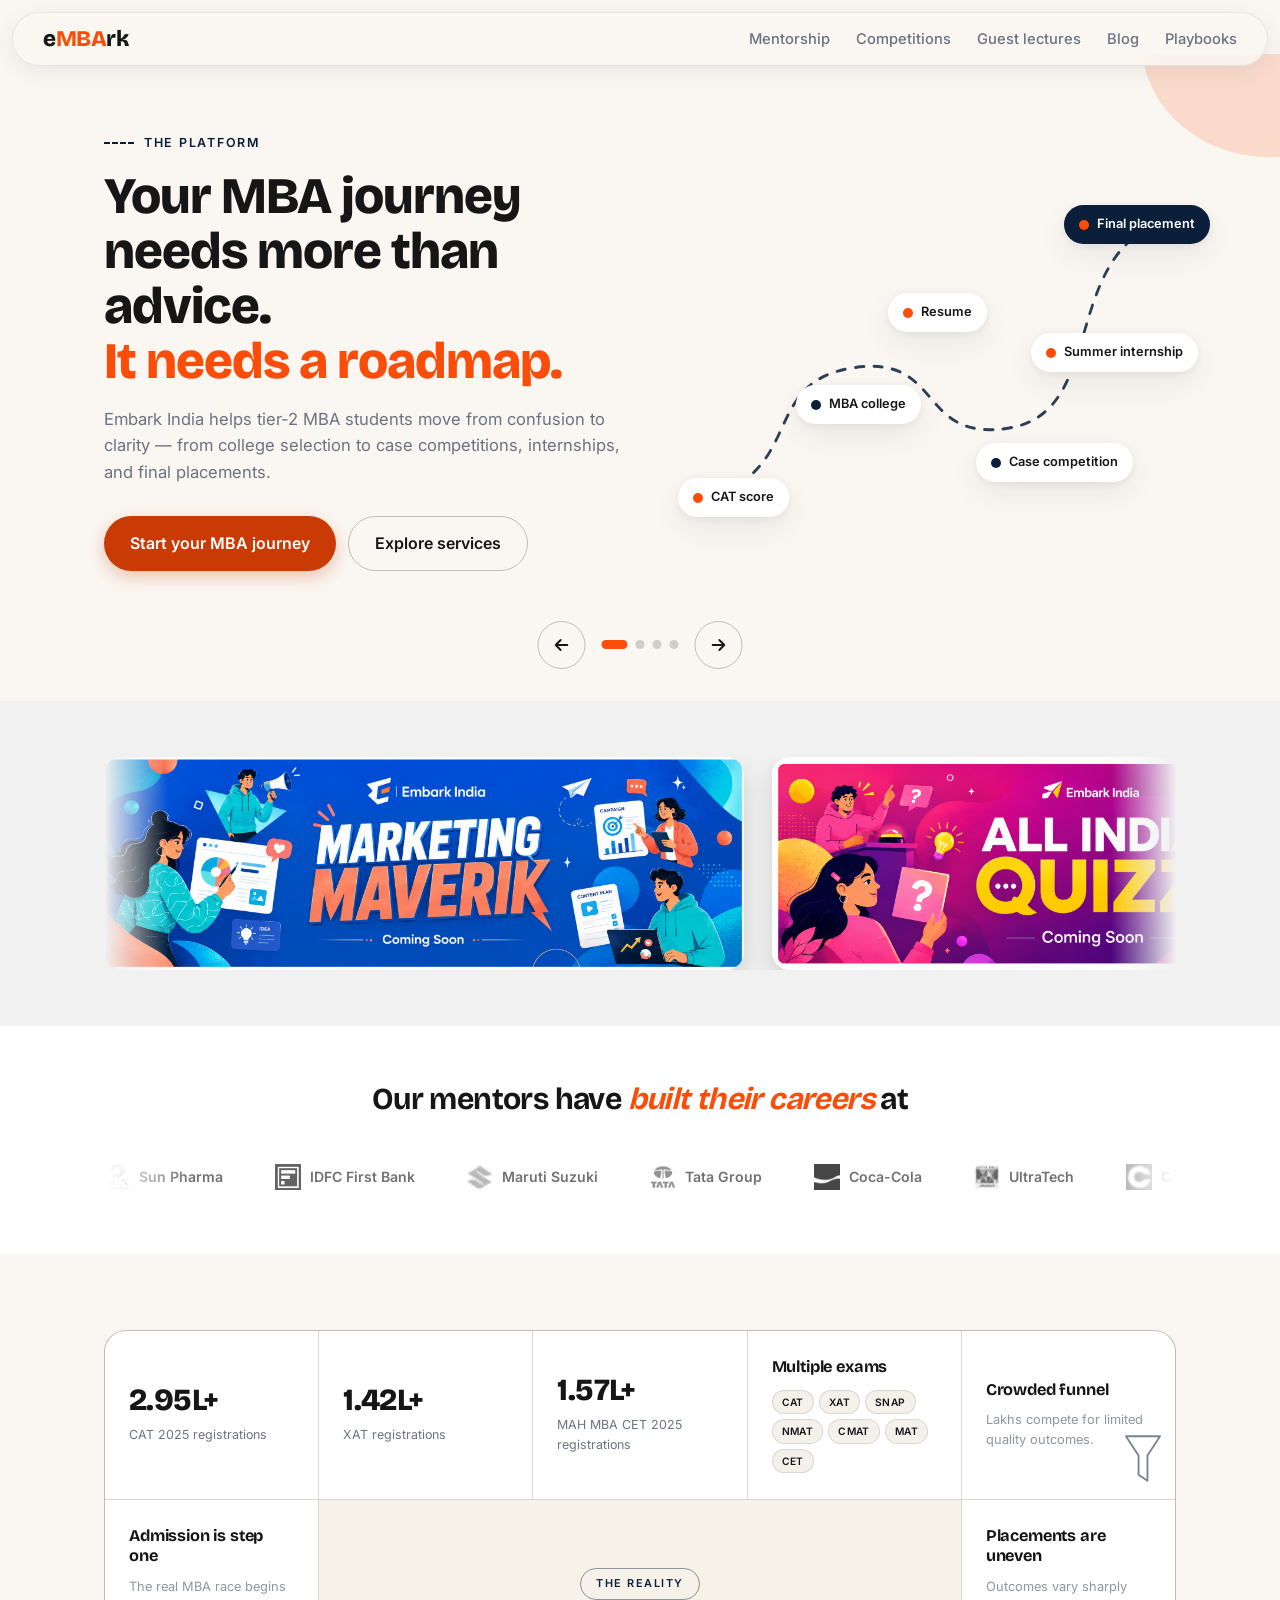
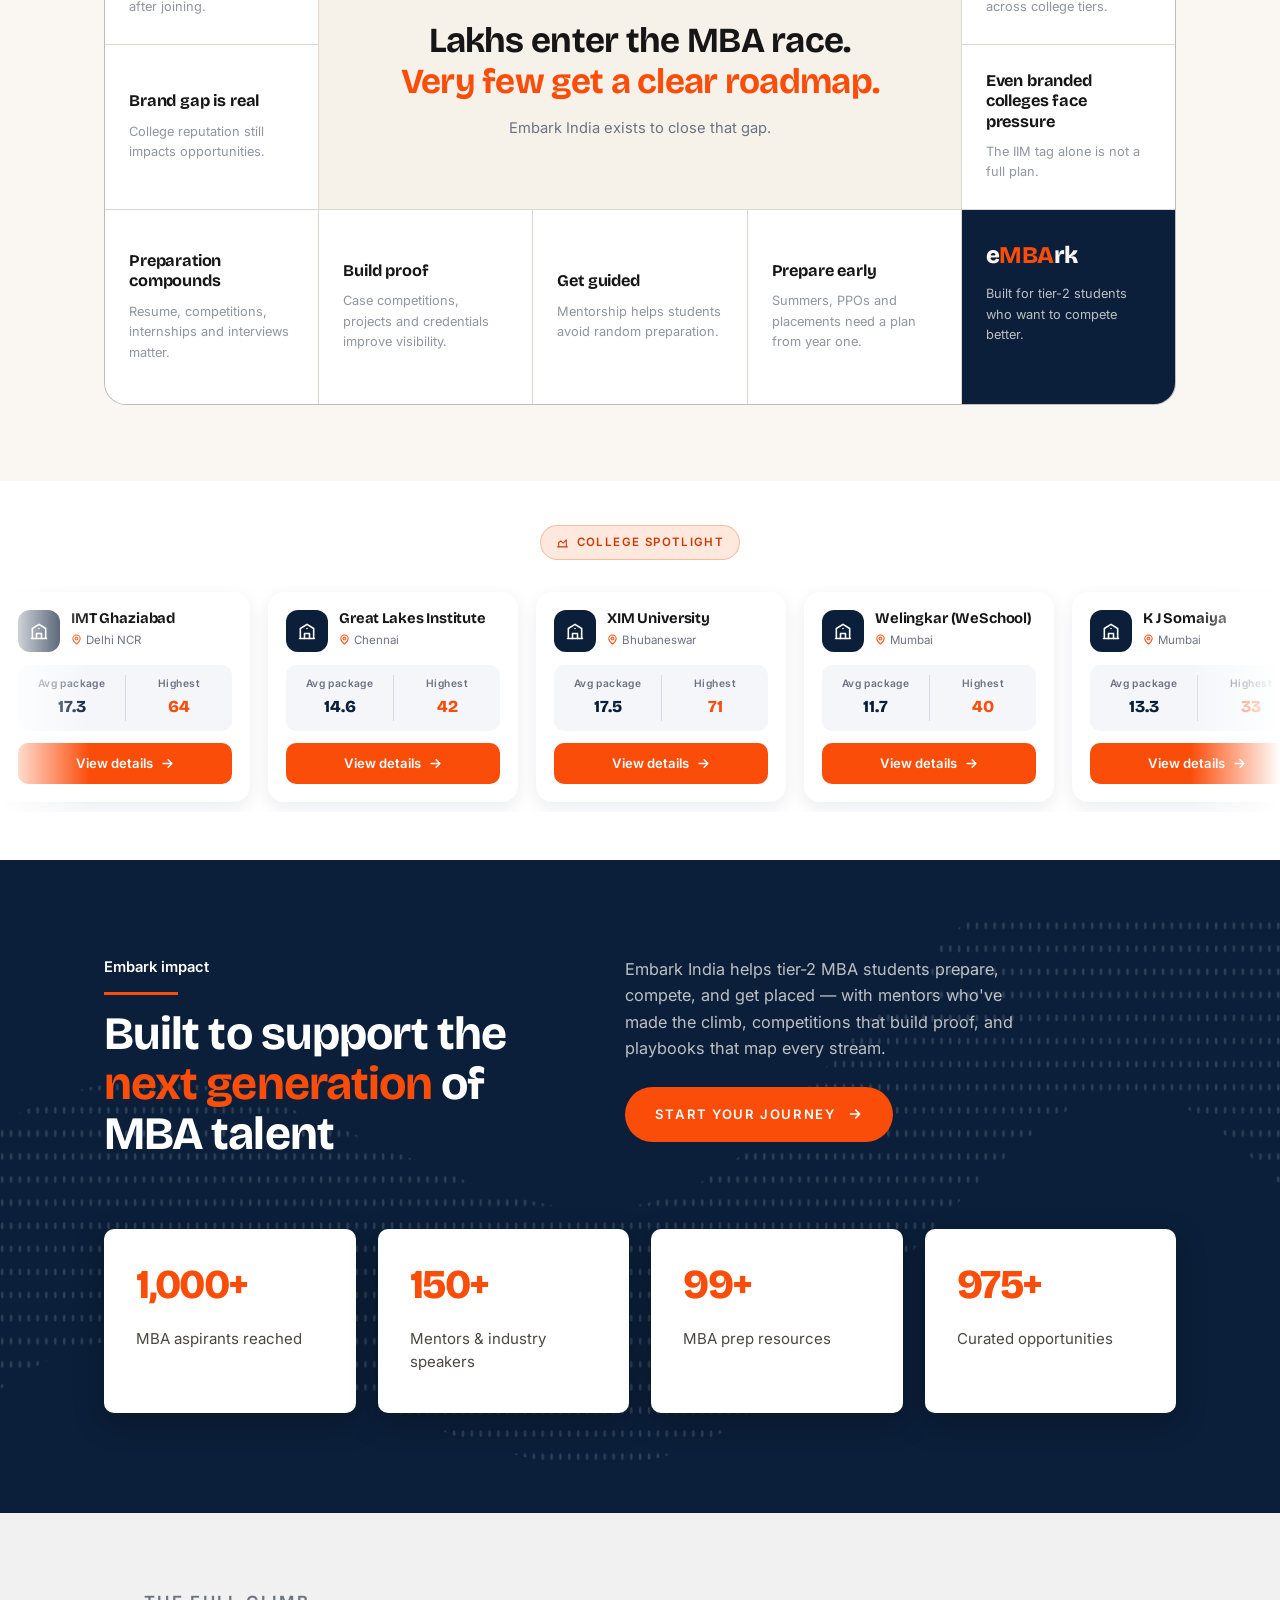
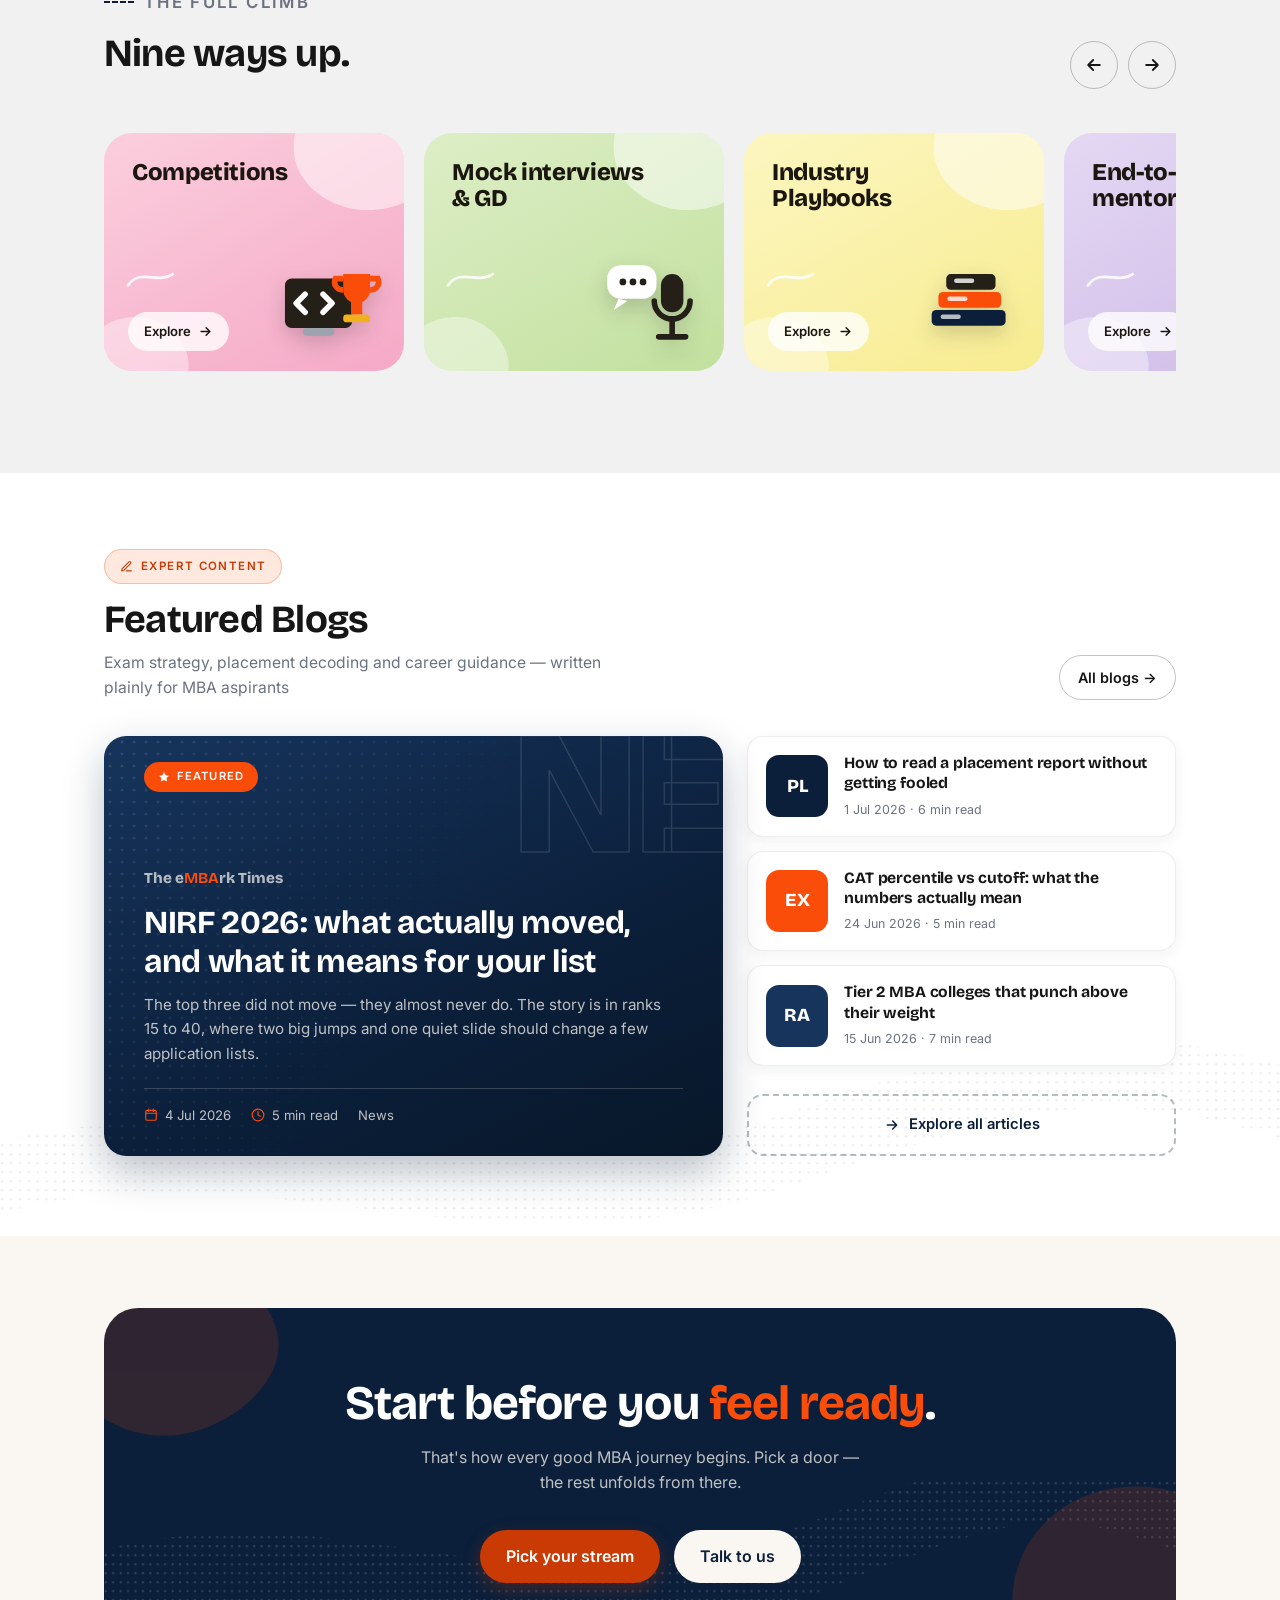
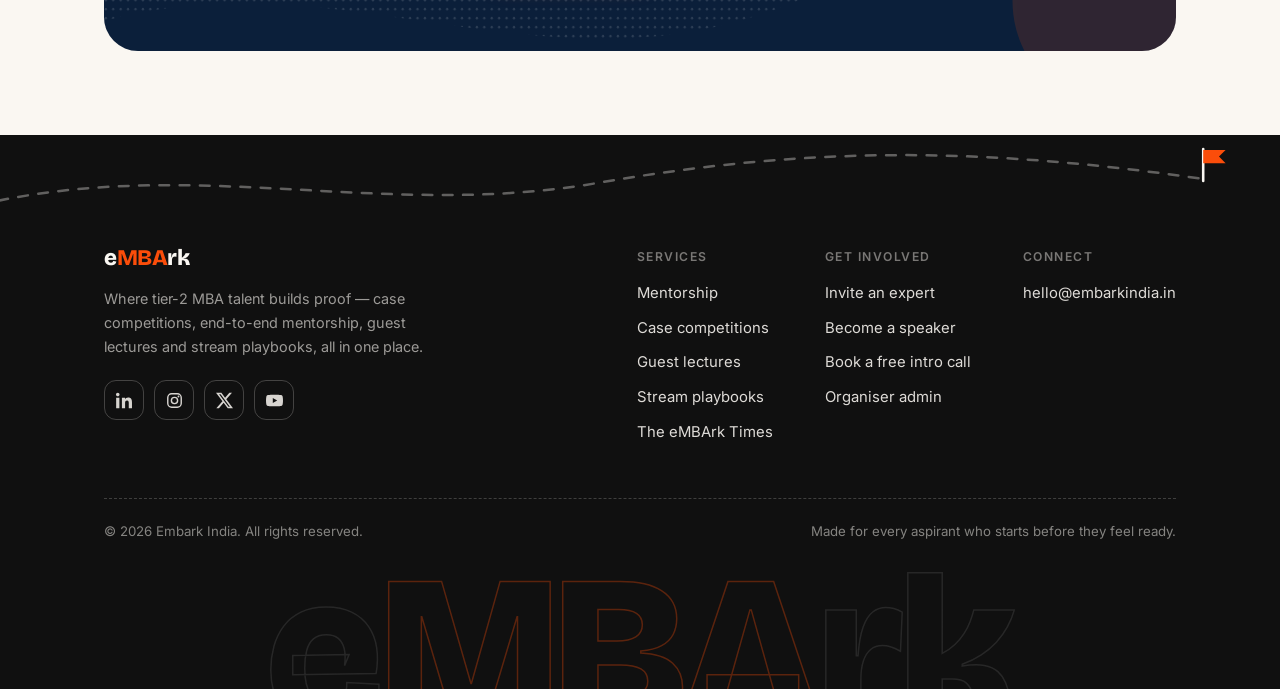
==== commit 61ed6555: "Creative black journey footer across all pages: animated dashed path + flag, colored social chips, g" ====
--- a/index.html
+++ b/index.html
@@ -8,7 +8,7 @@
 <link rel="preconnect" href="https://fonts.googleapis.com">
 <link rel="preconnect" href="https://fonts.gstatic.com" crossorigin>
 <link href="https://fonts.googleapis.com/css2?family=Bricolage+Grotesque:opsz,wght@12..96,600;12..96,700;12..96,800&family=Inter:wght@400;500;600&family=PT+Serif:ital@1&display=swap" rel="stylesheet">
-<link rel="stylesheet" href="gl.css?v=3">
+<link rel="stylesheet" href="gl.css?v=4">
 <style>
   /* ---------- hero carousel ---------- */
   .hcar{position:relative;background:var(--cream);overflow:hidden}
@@ -1301,11 +1301,24 @@
 </section>
 
 <footer>
+  <svg class="foot-path" viewBox="0 0 1200 90" preserveAspectRatio="none" aria-hidden="true">
+    <path class="fp-line" d="M-20 70 C 180 20, 360 85, 560 48 S 920 12, 1128 44" fill="none"/>
+    <g transform="translate(1128 44)">
+      <path d="M0 2V-30" stroke="#FAF7F2" stroke-width="2.4" stroke-linecap="round"/>
+      <path d="M0 -29h21l-6.2 6.6 6.2 6.6H0z" fill="#FB4D0A"/>
+    </g>
+  </svg>
   <div class="wrap">
     <div class="foot-grid">
-      <div>
-        <a class="wordmark" href="index.html">e<span class="mba">MBA</span>rk</a>
-        <span class="wordmark-tag">Your MBA journey starts here…</span>
+      <div class="foot-brand">
+        <a class="wordmark" href="index.html" aria-label="Embark India home">e<span class="mba">MBA</span>rk</a>
+        <p class="foot-blurb">Where tier-2 MBA talent builds proof — case competitions, end-to-end mentorship, guest lectures and stream playbooks, all in one place.</p>
+        <div class="foot-social" aria-label="Social links">
+          <a class="soc soc-in" href="#" aria-label="LinkedIn"><svg viewBox="0 0 24 24" fill="currentColor" aria-hidden="true"><path d="M4.98 3.5C4.98 4.88 3.87 6 2.5 6S0 4.88 0 3.5 1.12 1 2.5 1s2.48 1.12 2.48 2.5zM.22 8.16h4.56V23H.22zM8.34 8.16h4.37v2.02h.06c.61-1.15 2.1-2.37 4.32-2.37 4.62 0 5.47 3.04 5.47 6.99V23h-4.55v-7.21c0-1.72-.03-3.93-2.4-3.93-2.4 0-2.77 1.87-2.77 3.8V23H8.34z"/></svg></a>
+          <a class="soc soc-ig" href="#" aria-label="Instagram"><svg viewBox="0 0 24 24" fill="none" stroke="currentColor" stroke-width="2" aria-hidden="true"><rect x="2.5" y="2.5" width="19" height="19" rx="5.5"/><circle cx="12" cy="12" r="4.4"/><circle cx="17.6" cy="6.4" r="1.3" fill="currentColor" stroke="none"/></svg></a>
+          <a class="soc soc-x" href="#" aria-label="X (Twitter)"><svg viewBox="0 0 24 24" fill="currentColor" aria-hidden="true"><path d="M18.9 1.15h3.68l-8.04 9.19L24 22.85h-7.41l-5.8-7.58-6.64 7.58H.47l8.6-9.83L0 1.15h7.59l5.24 6.93zm-1.29 19.5h2.04L6.49 3.24H4.3z"/></svg></a>
+          <a class="soc soc-yt" href="#" aria-label="YouTube"><svg viewBox="0 0 24 24" fill="currentColor" aria-hidden="true"><path d="M23.5 6.5a3.02 3.02 0 0 0-2.12-2.14C19.5 3.85 12 3.85 12 3.85s-7.5 0-9.38.51A3.02 3.02 0 0 0 .5 6.5 31.6 31.6 0 0 0 0 12a31.6 31.6 0 0 0 .5 5.5 3.02 3.02 0 0 0 2.12 2.14c1.88.51 9.38.51 9.38.51s7.5 0 9.38-.51a3.02 3.02 0 0 0 2.12-2.14A31.6 31.6 0 0 0 24 12a31.6 31.6 0 0 0-.5-5.5zM9.6 15.57V8.43L15.83 12z"/></svg></a>
+        </div>
       </div>
       <div class="foot-links">
         <div>
@@ -1314,8 +1327,17 @@
             <li><a href="mentorship.html">Mentorship</a></li>
             <li><a href="competitions.html">Case competitions</a></li>
             <li><a href="guest-lectures.html">Guest lectures</a></li>
-            <li><a href="blog.html">Blog</a></li>
             <li><a href="playbooks.html">Stream playbooks</a></li>
+            <li><a href="blog.html">The eMBArk Times</a></li>
+          </ul>
+        </div>
+        <div>
+          <h4>Get involved</h4>
+          <ul>
+            <li><a href="invite-expert.html">Invite an expert</a></li>
+            <li><a href="become-speaker.html">Become a speaker</a></li>
+            <li><a href="mentorship.html#intro">Book a free intro call</a></li>
+            <li><a href="comp-admin.html">Organiser admin</a></li>
           </ul>
         </div>
         <div>
@@ -1331,6 +1353,7 @@
       <span>Made for every aspirant who starts before they feel ready.</span>
     </div>
   </div>
+  <div class="foot-ghost" aria-hidden="true">e<i>MBA</i>rk</div>
 </footer>
 
 <script src="posts.js?v=2"></script>
--- a/gl.css
+++ b/gl.css
@@ -493,24 +493,67 @@
 .aside-card.green .aside-check li{color:rgba(250,247,242,.85)}
 .aside-check svg{width:18px;height:18px;flex:none;color:var(--orange);margin-top:3px}
 
-/* ---------- footer (black across all pages) ---------- */
-footer{background:#101010;color:rgba(250,247,242,.85);padding:52px 0 36px;border-top:none}
+/* ---------- footer (black journey footer, all pages) ---------- */
+footer{
+  background:#101010;color:rgba(250,247,242,.85);
+  padding:0 0 30px;border-top:none;position:relative;overflow:hidden;
+}
+footer .wrap{position:relative;z-index:2}
 footer .wordmark{color:var(--cream)}
-.foot-grid{display:flex;justify-content:space-between;gap:36px;flex-wrap:wrap;align-items:flex-start}
-.wordmark-tag{display:block;font-size:.68rem;font-weight:500;letter-spacing:.04em;color:rgba(250,247,242,.55);margin-top:5px}
-.foot-links{display:flex;gap:44px;flex-wrap:wrap}
-.foot-links h4{font-size:.76rem;font-weight:600;letter-spacing:.12em;text-transform:uppercase;color:rgba(250,247,242,.5);margin-bottom:13px}
+.foot-path{display:block;width:100%;height:90px;margin-bottom:22px}
+.fp-line{
+  stroke:rgba(250,247,242,.35);stroke-width:2.5;stroke-dasharray:9 10;stroke-linecap:round;
+  animation:fpmarch 26s linear infinite;
+}
+@keyframes fpmarch{to{stroke-dashoffset:-380}}
+.foot-grid{display:flex;justify-content:space-between;gap:44px;flex-wrap:wrap;align-items:flex-start}
+.foot-brand{max-width:340px}
+.foot-blurb{font-size:.9rem;color:rgba(250,247,242,.6);line-height:1.65;margin:14px 0 22px}
+.foot-social{display:flex;gap:10px}
+.soc{
+  width:40px;height:40px;border-radius:12px;display:flex;align-items:center;justify-content:center;
+  color:rgba(250,247,242,.85);border:1px solid rgba(250,247,242,.22);
+  transition:background .2s,color .2s,border-color .2s,transform .2s;
+}
+.soc svg{width:17px;height:17px}
+.soc:hover{transform:translateY(-3px);color:#fff;border-color:transparent}
+.soc-in:hover{background:#0A66C2}
+.soc-ig:hover{background:radial-gradient(circle at 30% 110%,#FDB443 8%,#F8447B 50%,#8E44EC 95%)}
+.soc-x:hover{background:#000;border-color:rgba(250,247,242,.5)}
+.soc-yt:hover{background:#FF0000}
+.foot-links{display:flex;gap:52px;flex-wrap:wrap}
+.foot-links h4{font-size:.76rem;font-weight:600;letter-spacing:.12em;text-transform:uppercase;color:rgba(250,247,242,.45);margin-bottom:13px}
 .foot-links ul{list-style:none}
 .foot-links li{margin-bottom:9px}
-.foot-links a{text-decoration:none;font-size:.93rem;color:rgba(250,247,242,.88)}
-.foot-links a:hover{color:var(--orange)}
+.foot-links a{
+  text-decoration:none;font-size:.93rem;color:rgba(250,247,242,.88);
+  position:relative;padding-bottom:1px;
+}
+.foot-links a::after{
+  content:"";position:absolute;left:0;right:0;bottom:-3px;height:2px;border-radius:2px;
+  background:repeating-linear-gradient(90deg,var(--orange) 0 6px,transparent 6px 11px);
+  transform:scaleX(0);transform-origin:left;transition:transform .3s;
+}
+.foot-links a:hover{color:#fff}
+.foot-links a:hover::after{transform:scaleX(1)}
+.wordmark-tag{display:block;font-size:.68rem;font-weight:500;letter-spacing:.04em;color:rgba(250,247,242,.55);margin-top:5px}
 .foot-base{
-  margin-top:40px;padding-top:22px;border-top:1px dashed rgba(250,247,242,.22);
+  margin-top:44px;padding-top:22px;border-top:1px dashed rgba(250,247,242,.2);
   display:flex;justify-content:space-between;gap:14px;flex-wrap:wrap;
-  font-size:.83rem;color:rgba(250,247,242,.55);
+  font-size:.83rem;color:rgba(250,247,242,.5);
 }
 .foot-base a{color:rgba(250,247,242,.7)}
 .foot-base a:hover{color:var(--orange)}
+.foot-ghost{
+  position:relative;z-index:1;text-align:center;pointer-events:none;user-select:none;
+  font-family:var(--display);font-weight:800;line-height:.72;
+  font-size:clamp(5rem,17vw,15rem);letter-spacing:-.02em;
+  color:transparent;-webkit-text-stroke:1.5px rgba(250,247,242,.1);
+  margin:34px 0 -0.34em;
+}
+.foot-ghost i{font-style:normal;-webkit-text-stroke:1.5px rgba(251,77,10,.32)}
+@media (prefers-reduced-motion:reduce){.fp-line{animation:none}}
+@media (max-width:700px){.foot-path{height:56px}}
 
 /* ---------- reveal ---------- */
 .reveal{opacity:0;transform:translateY(24px);transition:opacity .6s,transform .6s}
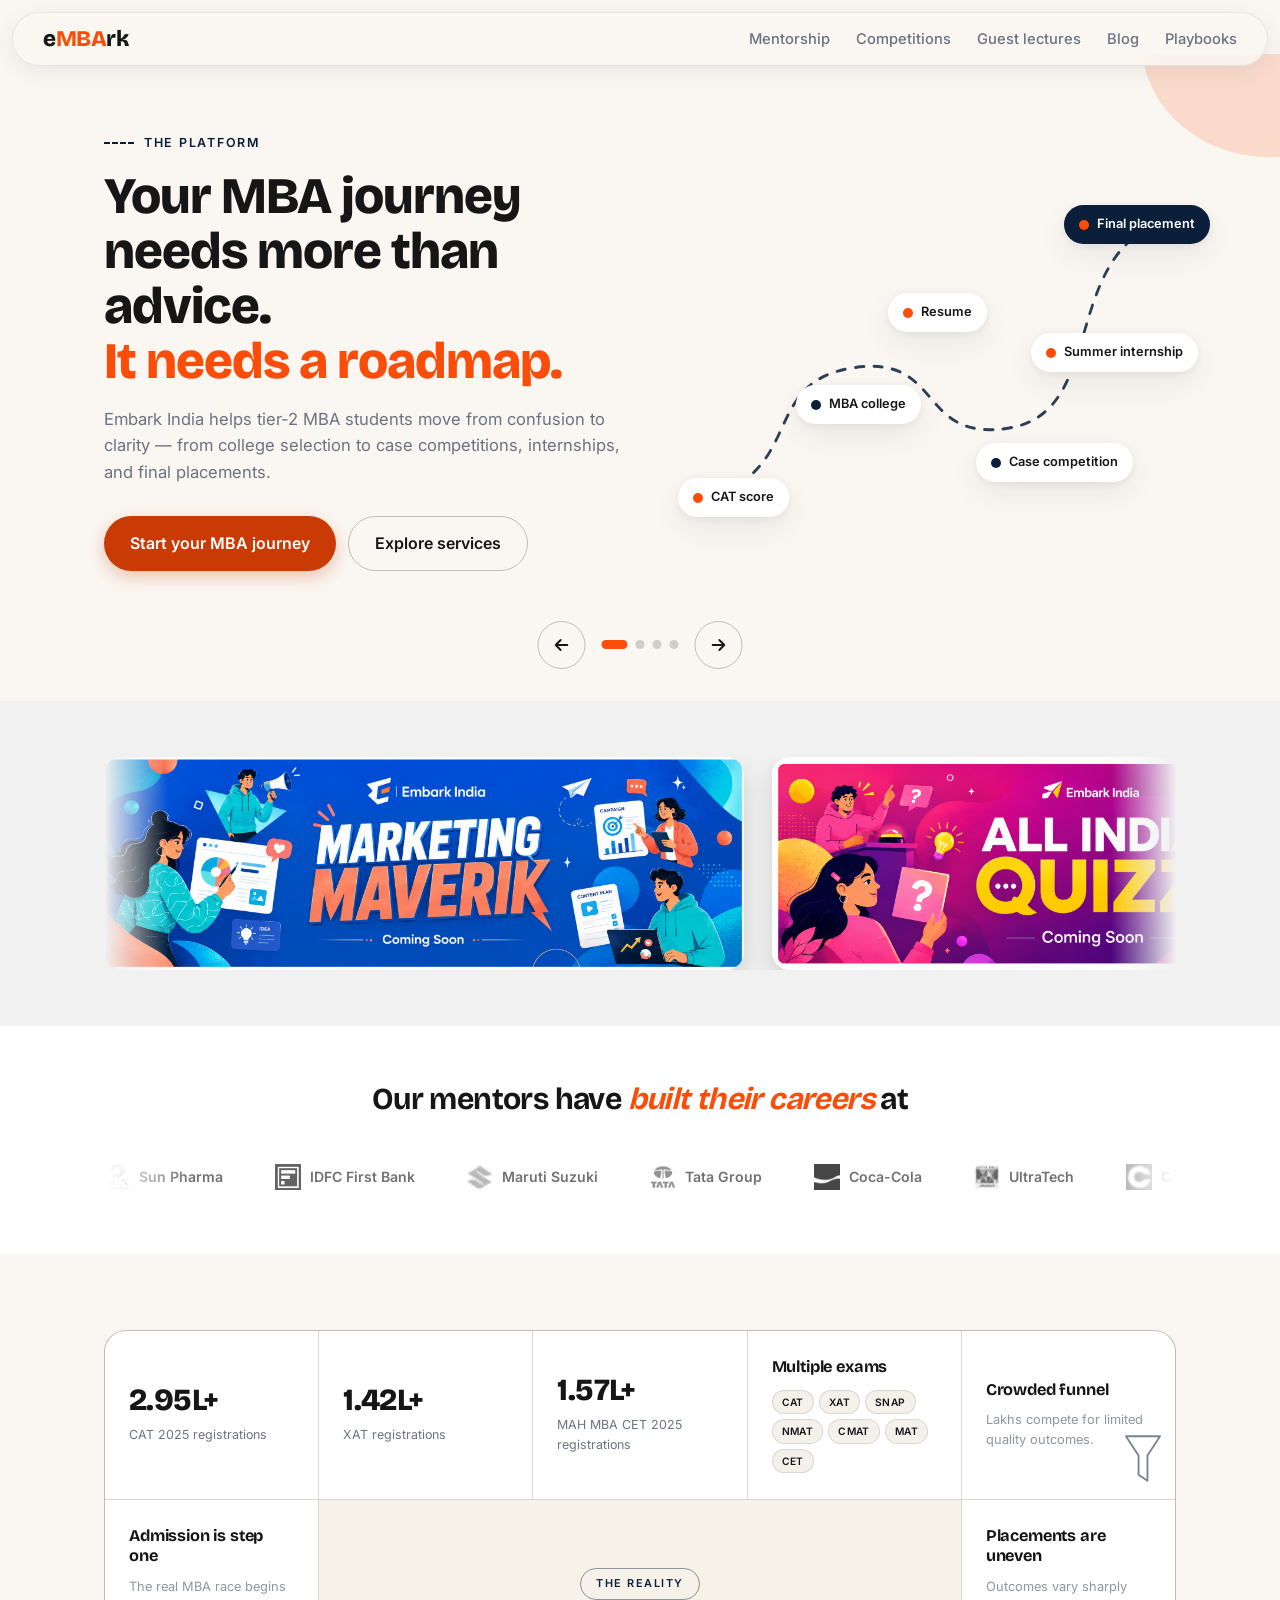
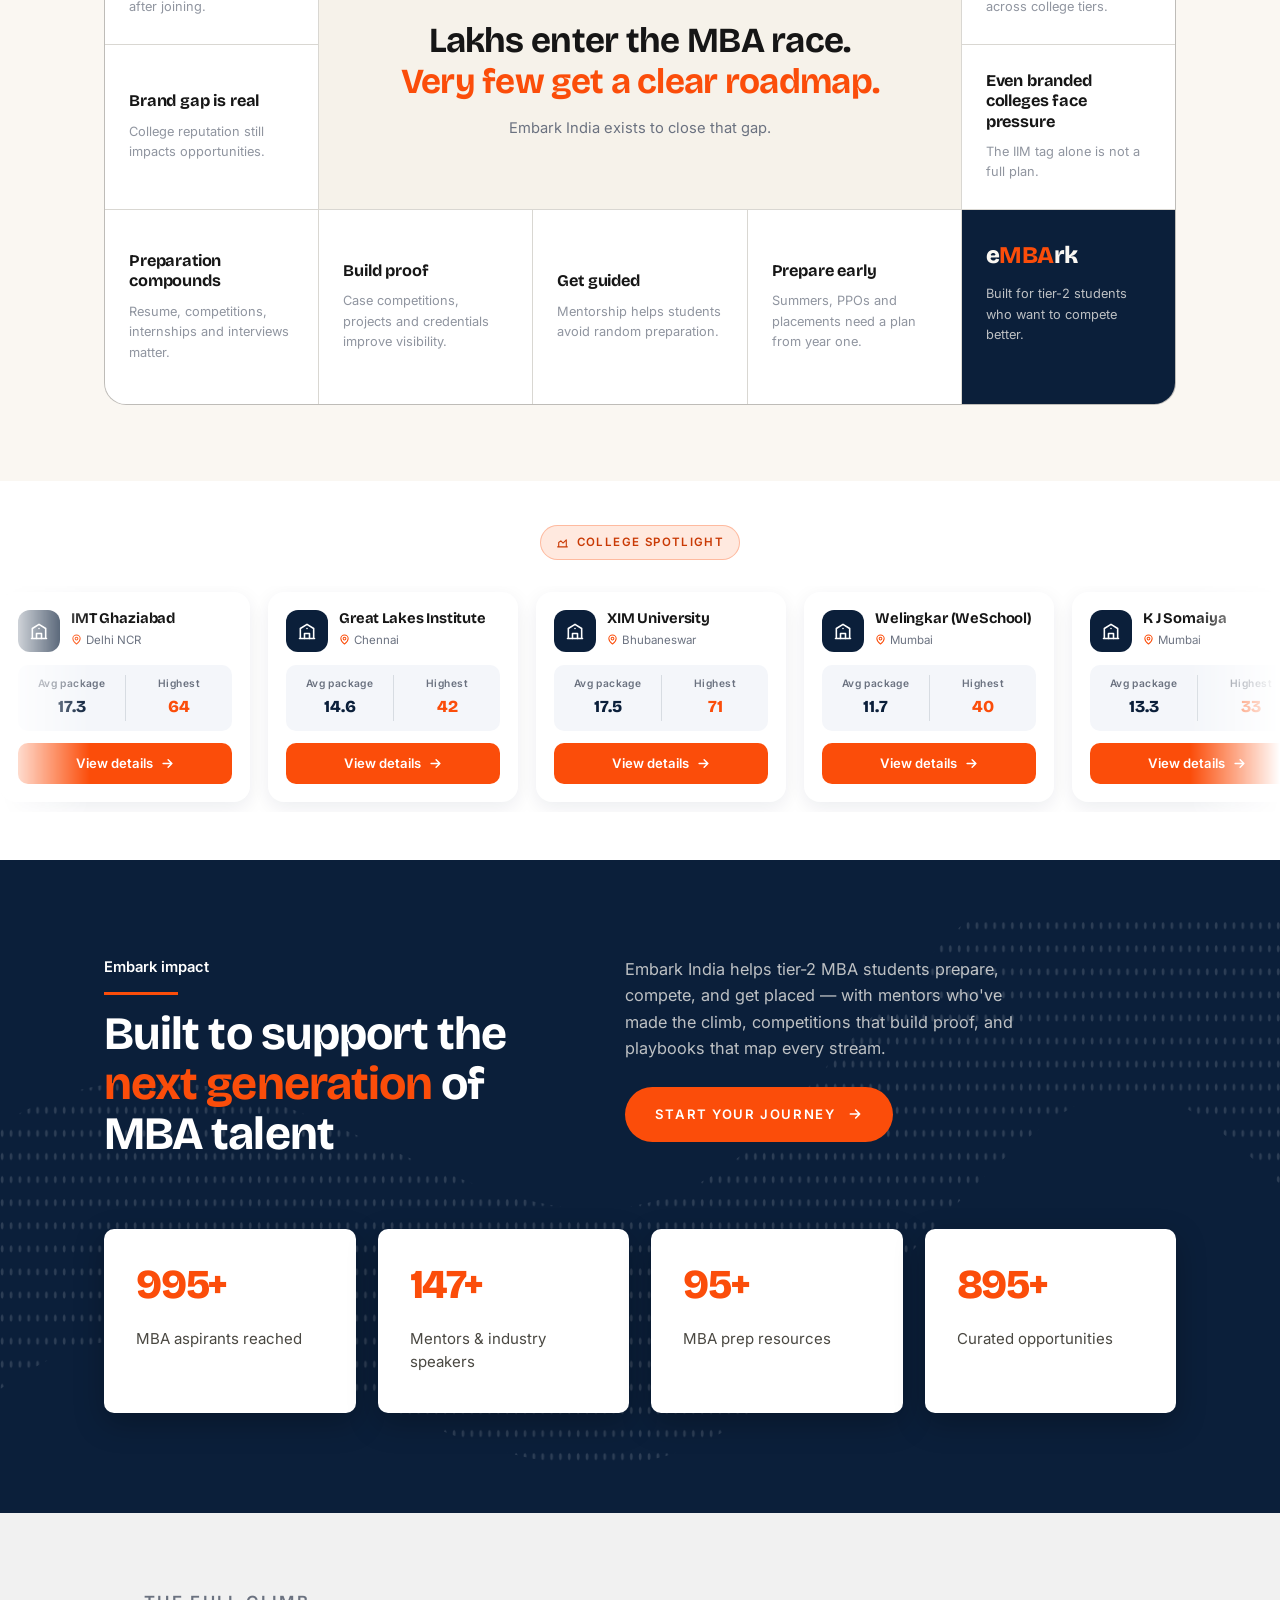
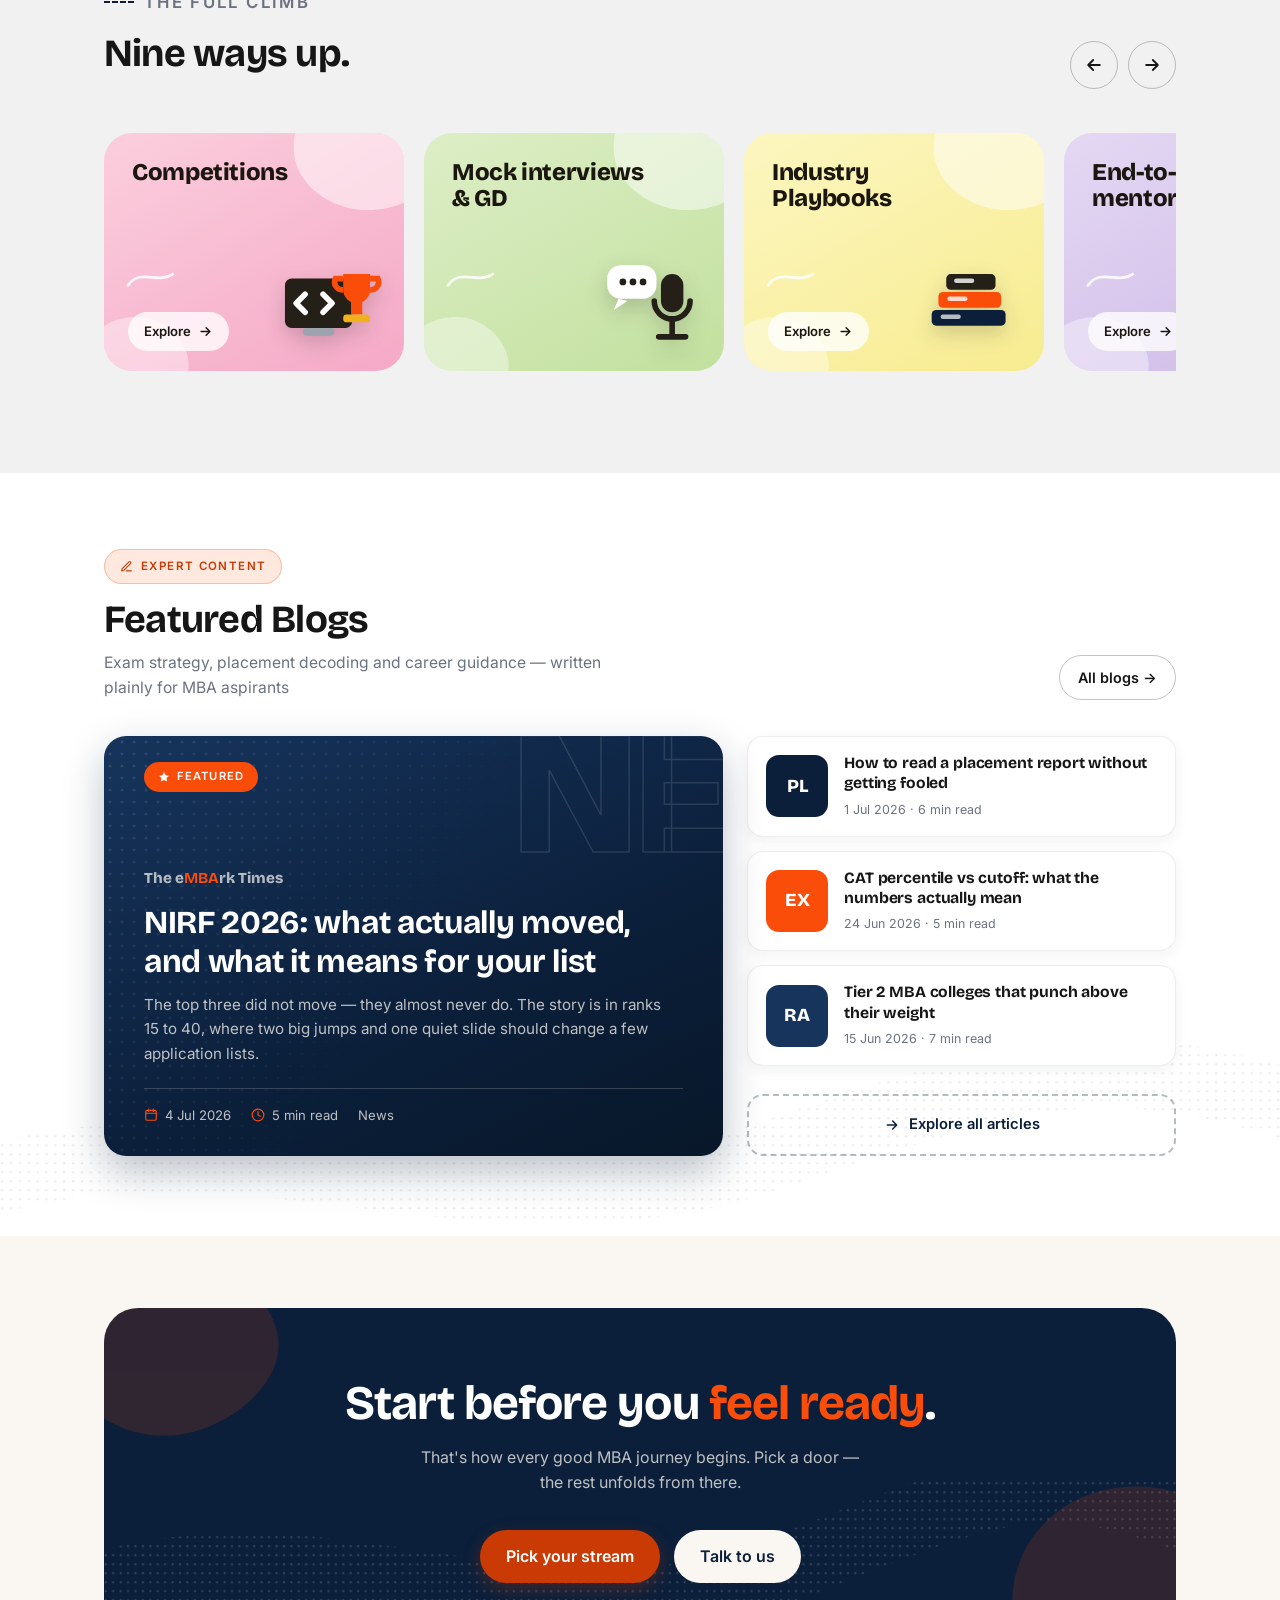
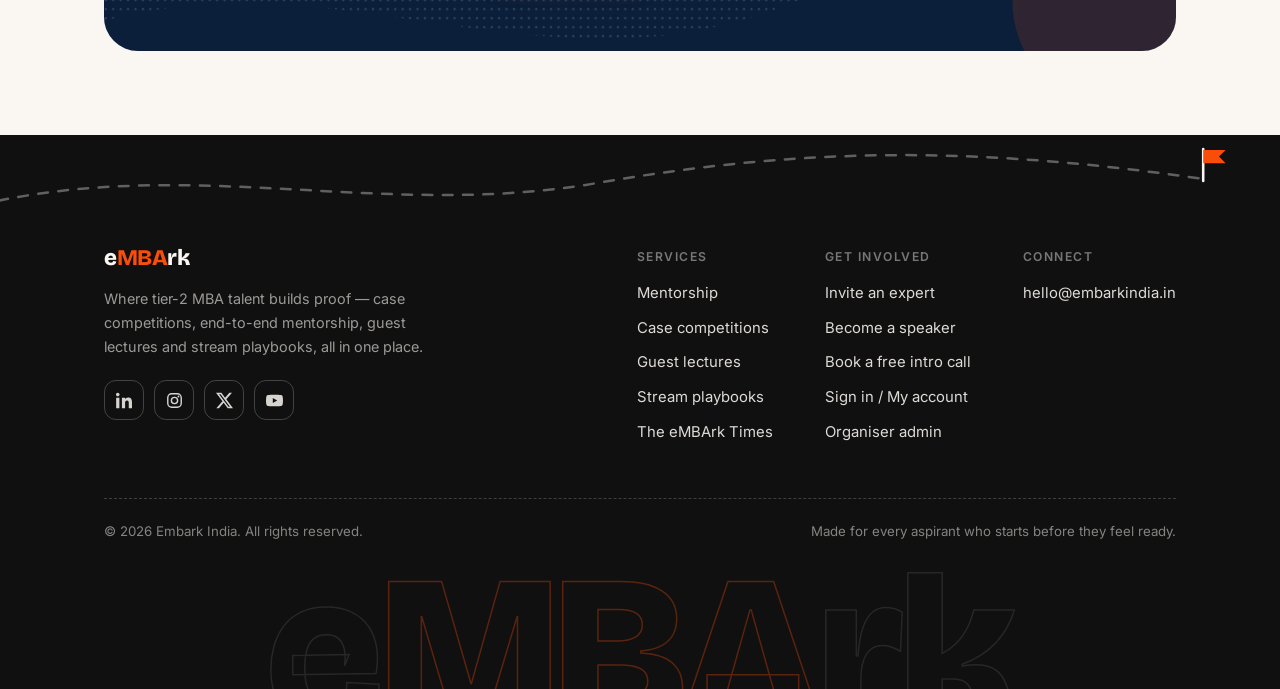
==== commit c842ffff: "Phase 1 backend foundation: Supabase schema, data layer, sign-in/account page Co-Authored-By: Claude" ====
--- a/index.html
+++ b/index.html
@@ -1337,6 +1337,7 @@
             <li><a href="invite-expert.html">Invite an expert</a></li>
             <li><a href="become-speaker.html">Become a speaker</a></li>
             <li><a href="mentorship.html#intro">Book a free intro call</a></li>
+            <li><a href="account.html">Sign in / My account</a></li>
             <li><a href="comp-admin.html">Organiser admin</a></li>
           </ul>
         </div>
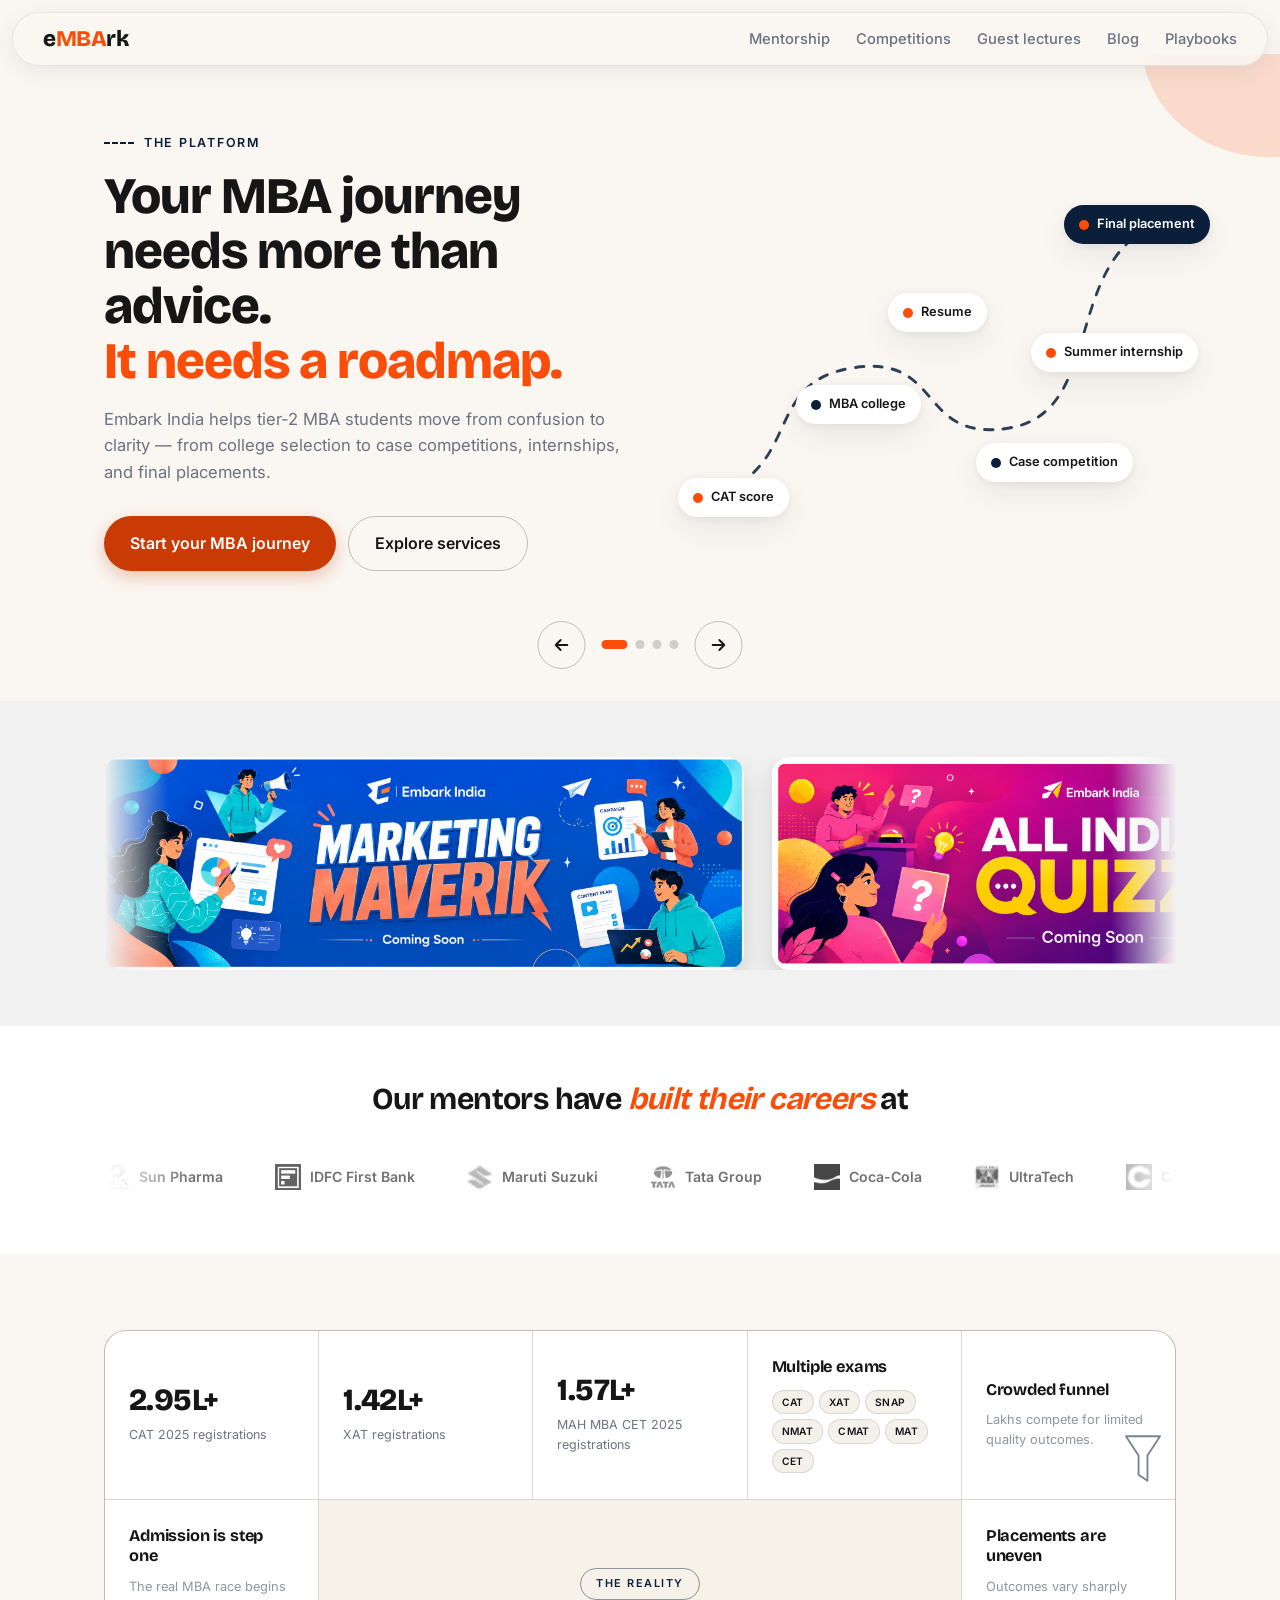
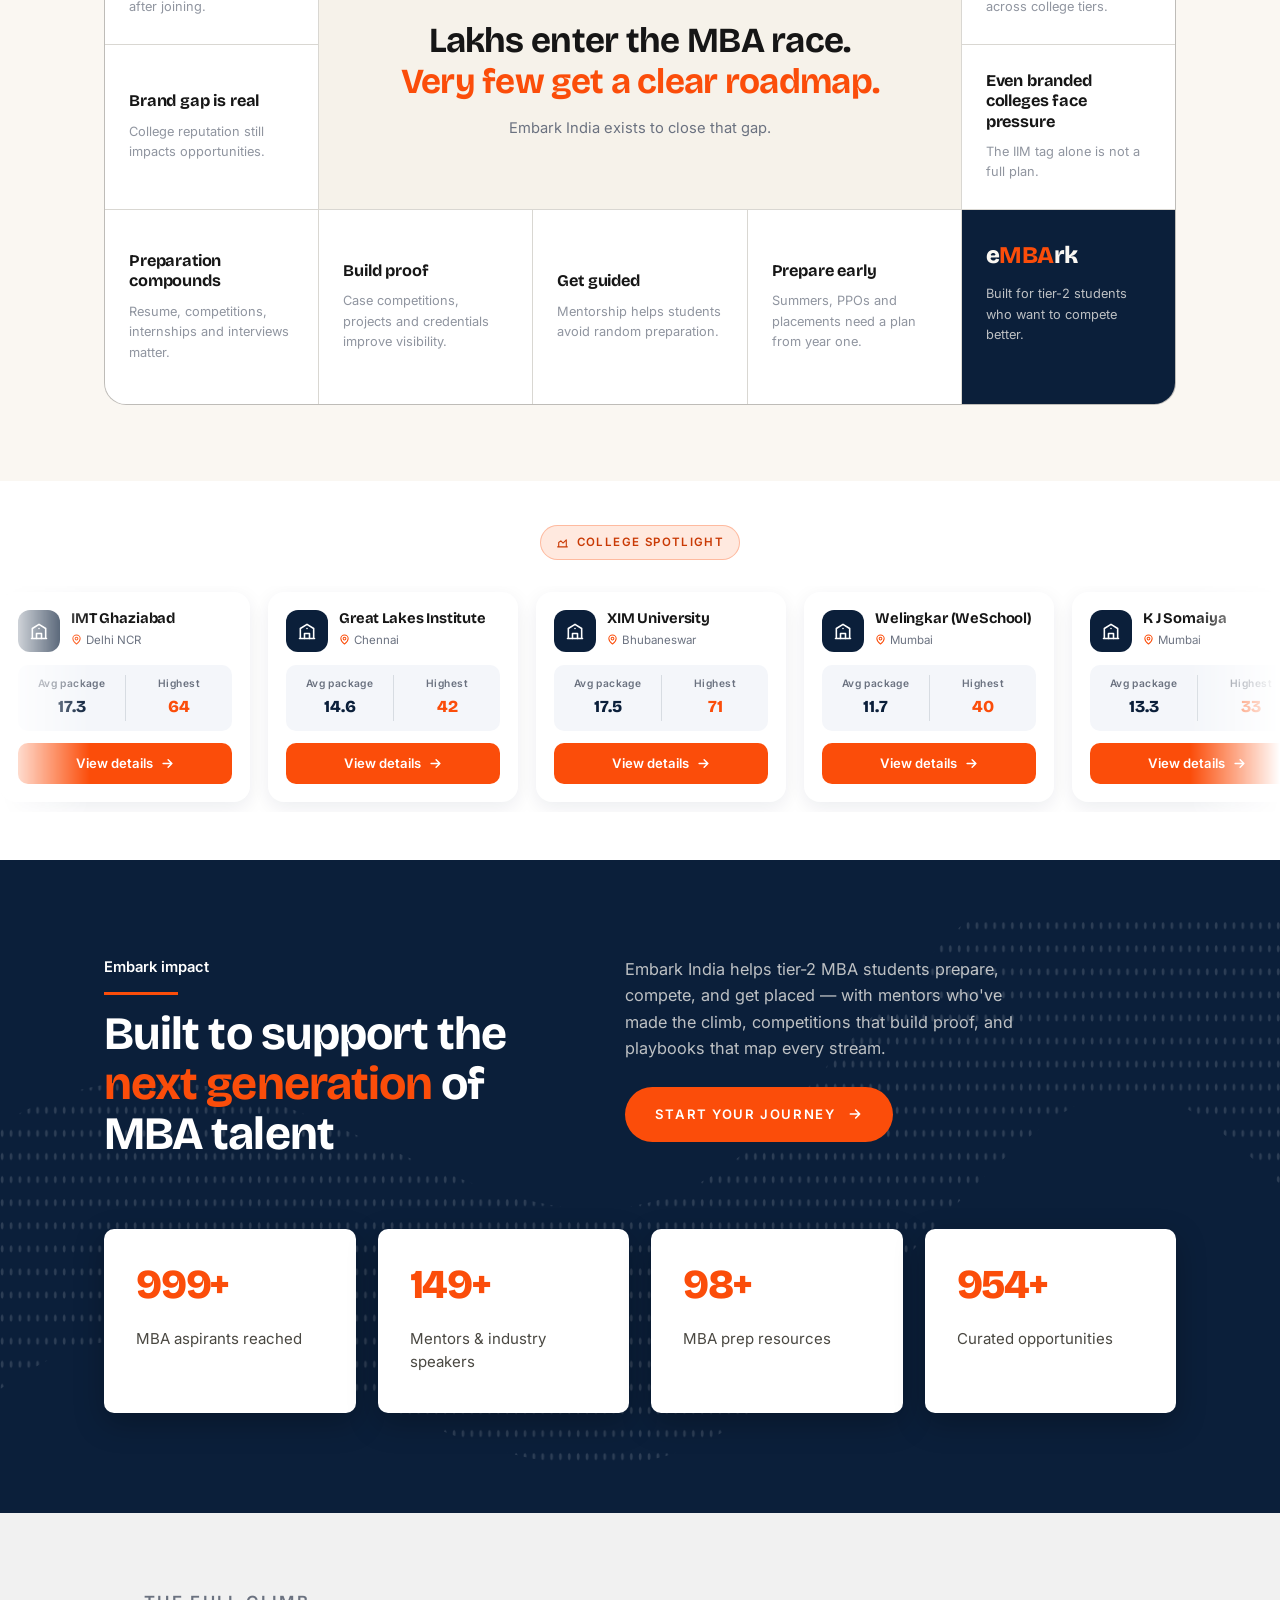
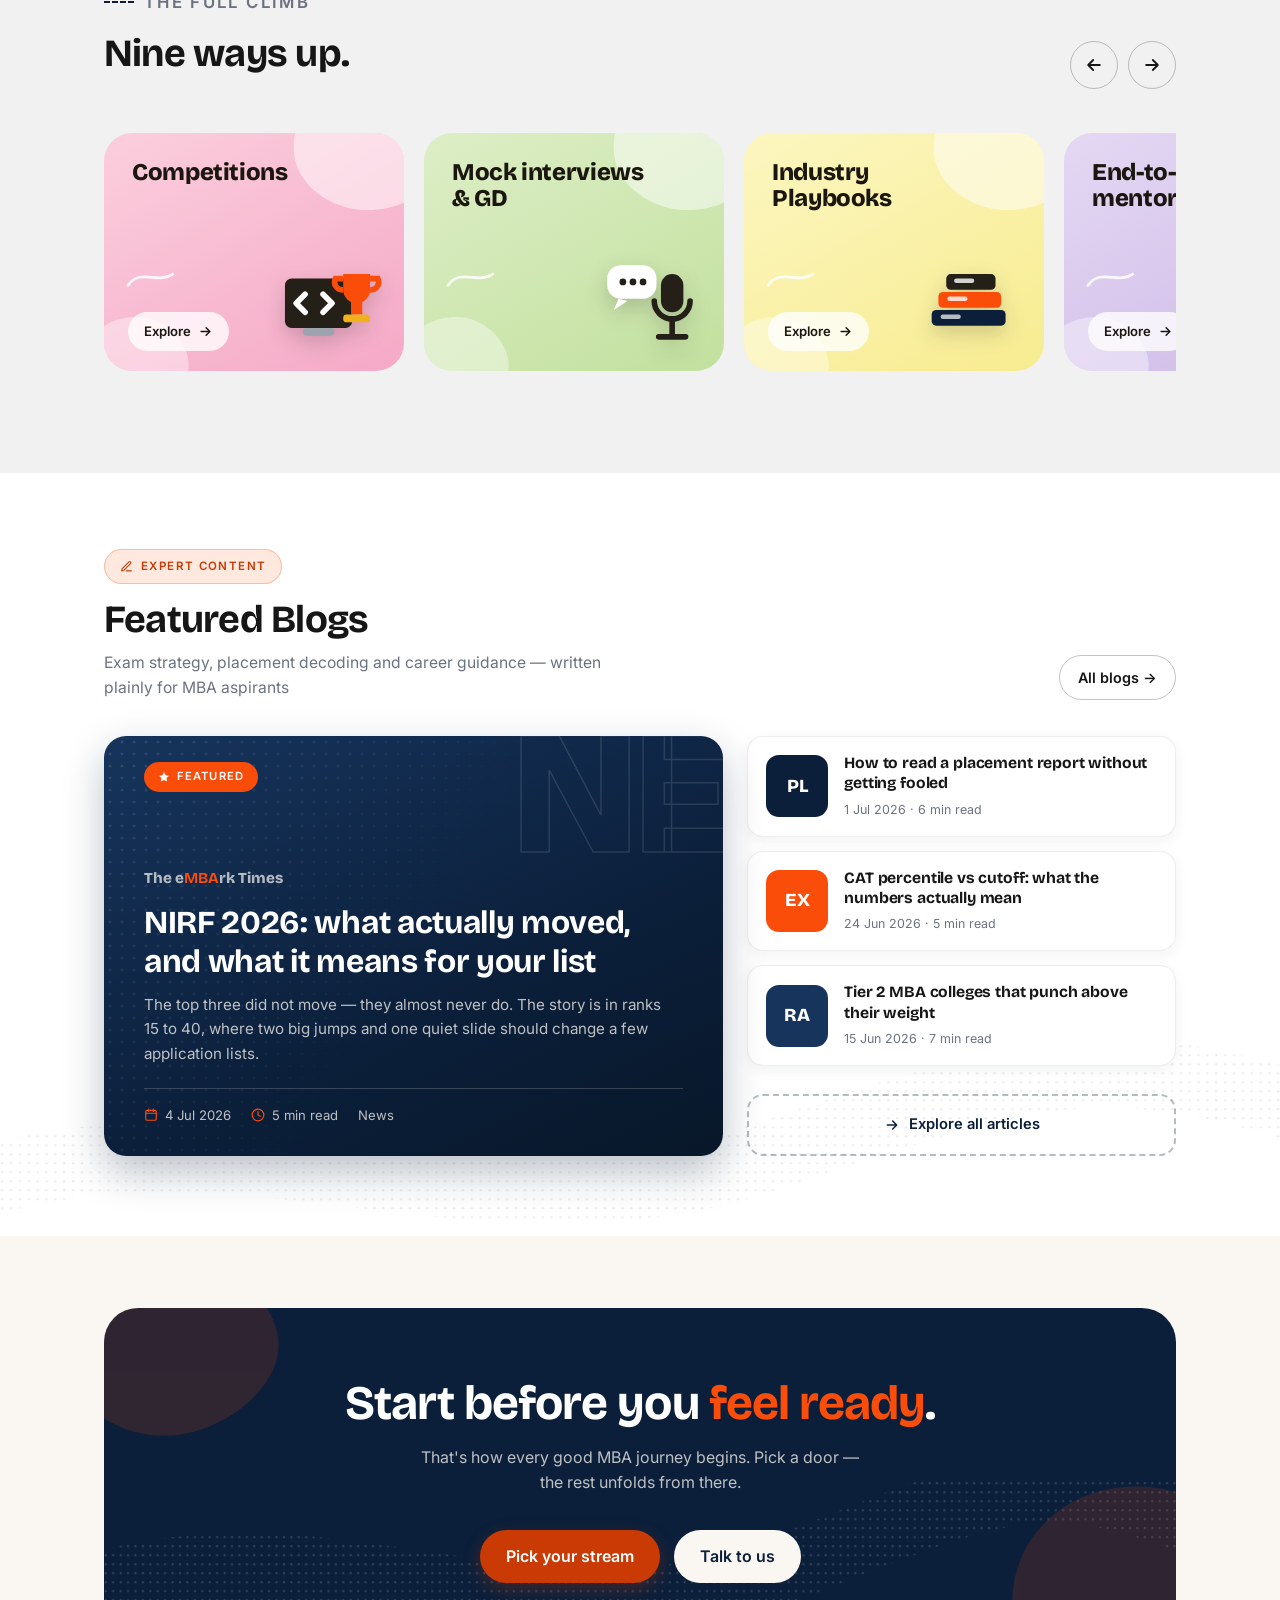
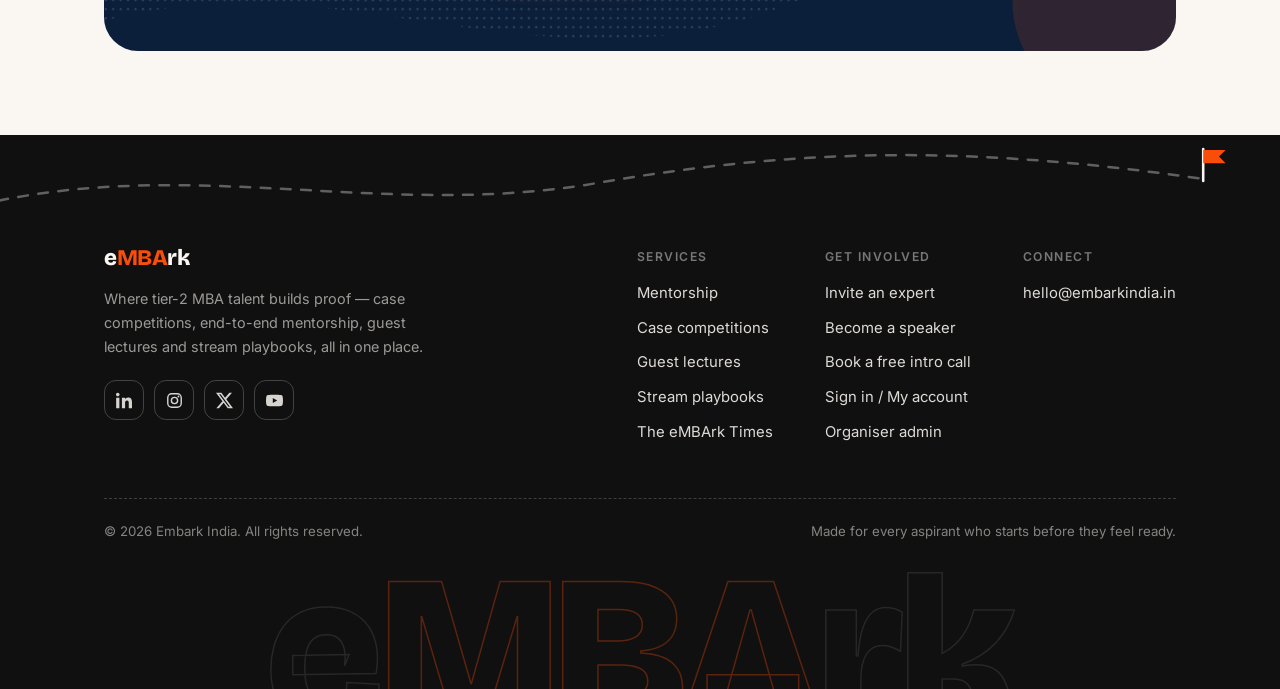
==== commit 39f70214: "Big rewiring: competition portal now runs on Supabase — real registrations, server-enforced timed up" ====
--- a/index.html
+++ b/index.html
@@ -1089,6 +1089,34 @@
   </div>
 </section>
 
+<section class="livecomps" id="livecomps" hidden aria-label="Live competitions">
+  <style>
+    .livecomps{background:#FFFFFF;padding:40px 0 48px}
+    .lc-head{display:inline-flex;align-items:center;gap:10px;font-family:var(--display);font-weight:700;font-size:1.05rem;margin-bottom:18px}
+    .lc-dot{width:10px;height:10px;border-radius:50%;background:#D92D20;animation:lcpulse 1.6s ease-in-out infinite}
+    @keyframes lcpulse{0%,100%{box-shadow:0 0 0 0 rgba(217,45,32,.4)}50%{box-shadow:0 0 0 7px rgba(217,45,32,0)}}
+    .lc-row{display:grid;grid-template-columns:repeat(auto-fill,minmax(300px,1fr));gap:14px}
+    .lc-card{
+      display:flex;align-items:center;gap:14px;text-decoration:none;color:inherit;
+      background:var(--cream);border:1px solid rgba(22,22,22,.08);border-radius:16px;padding:16px 18px;
+      transition:transform .2s,box-shadow .2s;
+    }
+    .lc-card:hover{transform:translateY(-3px);box-shadow:0 10px 26px rgba(11,31,58,.12)}
+    .lc-bar{flex:none;width:6px;align-self:stretch;border-radius:3px}
+    .lb-orange{background:linear-gradient(180deg,#FF7038,#C93A05)}
+    .lb-green{background:linear-gradient(180deg,#16345C,#08172B)}
+    .lb-dark{background:linear-gradient(180deg,#2A2A2A,#101010)}
+    .lb-charcoal{background:linear-gradient(180deg,#101010,#FB4D0A)}
+    .lc-card b{display:block;font-family:var(--display);font-weight:700;font-size:.98rem;line-height:1.3}
+    .lc-card small{color:var(--ink-soft);font-size:.78rem}
+    .lc-go{margin-left:auto;flex:none;color:var(--orange-deep);font-weight:600;font-size:.85rem;white-space:nowrap}
+  </style>
+  <div class="wrap">
+    <span class="lc-head"><span class="lc-dot" aria-hidden="true"></span>Live right now</span>
+    <div class="lc-row" id="lc-row"></div>
+  </div>
+</section>
+
 <section class="partners" aria-label="Companies associated with us">
   <div class="wrap">
     <h2>Our mentors have <em>built their careers</em> at</h2>
@@ -1359,6 +1387,29 @@
 
 <script src="posts.js?v=2"></script>
 <script>
+
+  // ----- live competitions from the database (auto by date, spec 5.2) -----
+  (() => {
+    const U = 'https://ibxyrmzyrqggfeuxzzze.supabase.co';
+    const K = 'eyJhbGciOiJIUzI1NiIsInR5cCI6IkpXVCJ9.eyJpc3MiOiJzdXBhYmFzZSIsInJlZiI6ImlieHlybXp5cnFnZ2ZldXh6enplIiwicm9sZSI6ImFub24iLCJpYXQiOjE3ODQwOTU0MjIsImV4cCI6MjA5OTY3MTQyMn0.Asxt-bHTsP2E9HR37lCYNopj7kZ2V_pCvD_KmuxliTQ';
+    fetch(U + '/rest/v1/competitions?select=id,title,category,banner,fee,reg_close,start_at,end_at&draft=eq.false', {
+      headers: { apikey: K, Authorization: 'Bearer ' + K }
+    }).then(r => r.json()).then(rows => {
+      const now = new Date();
+      const live = (rows || []).filter(c => new Date(c.start_at) <= now && now <= new Date(c.end_at));
+      if (!live.length) return;
+      const fd = iso => new Date(iso).toLocaleDateString('en-IN', { day: 'numeric', month: 'short' });
+      document.getElementById('lc-row').innerHTML = live.map(c => `
+        <a class="lc-card" href="competition.html?c=${c.id}">
+          <span class="lc-bar lb-${c.banner}" aria-hidden="true"></span>
+          <span><b>${c.title.replace(/</g, '&lt;')}</b>
+          <small>${c.category} · ${c.fee ? '₹' + c.fee : 'Free'} · reg closes ${fd(c.reg_close)}</small></span>
+          <span class="lc-go">Enter →</span>
+        </a>`).join('');
+      document.getElementById('livecomps').hidden = false;
+    }).catch(() => {});
+  })();
+
   // ----- creative nav: scroll state + mobile menu -----
   (() => {
     const nav = document.getElementById('site-nav');
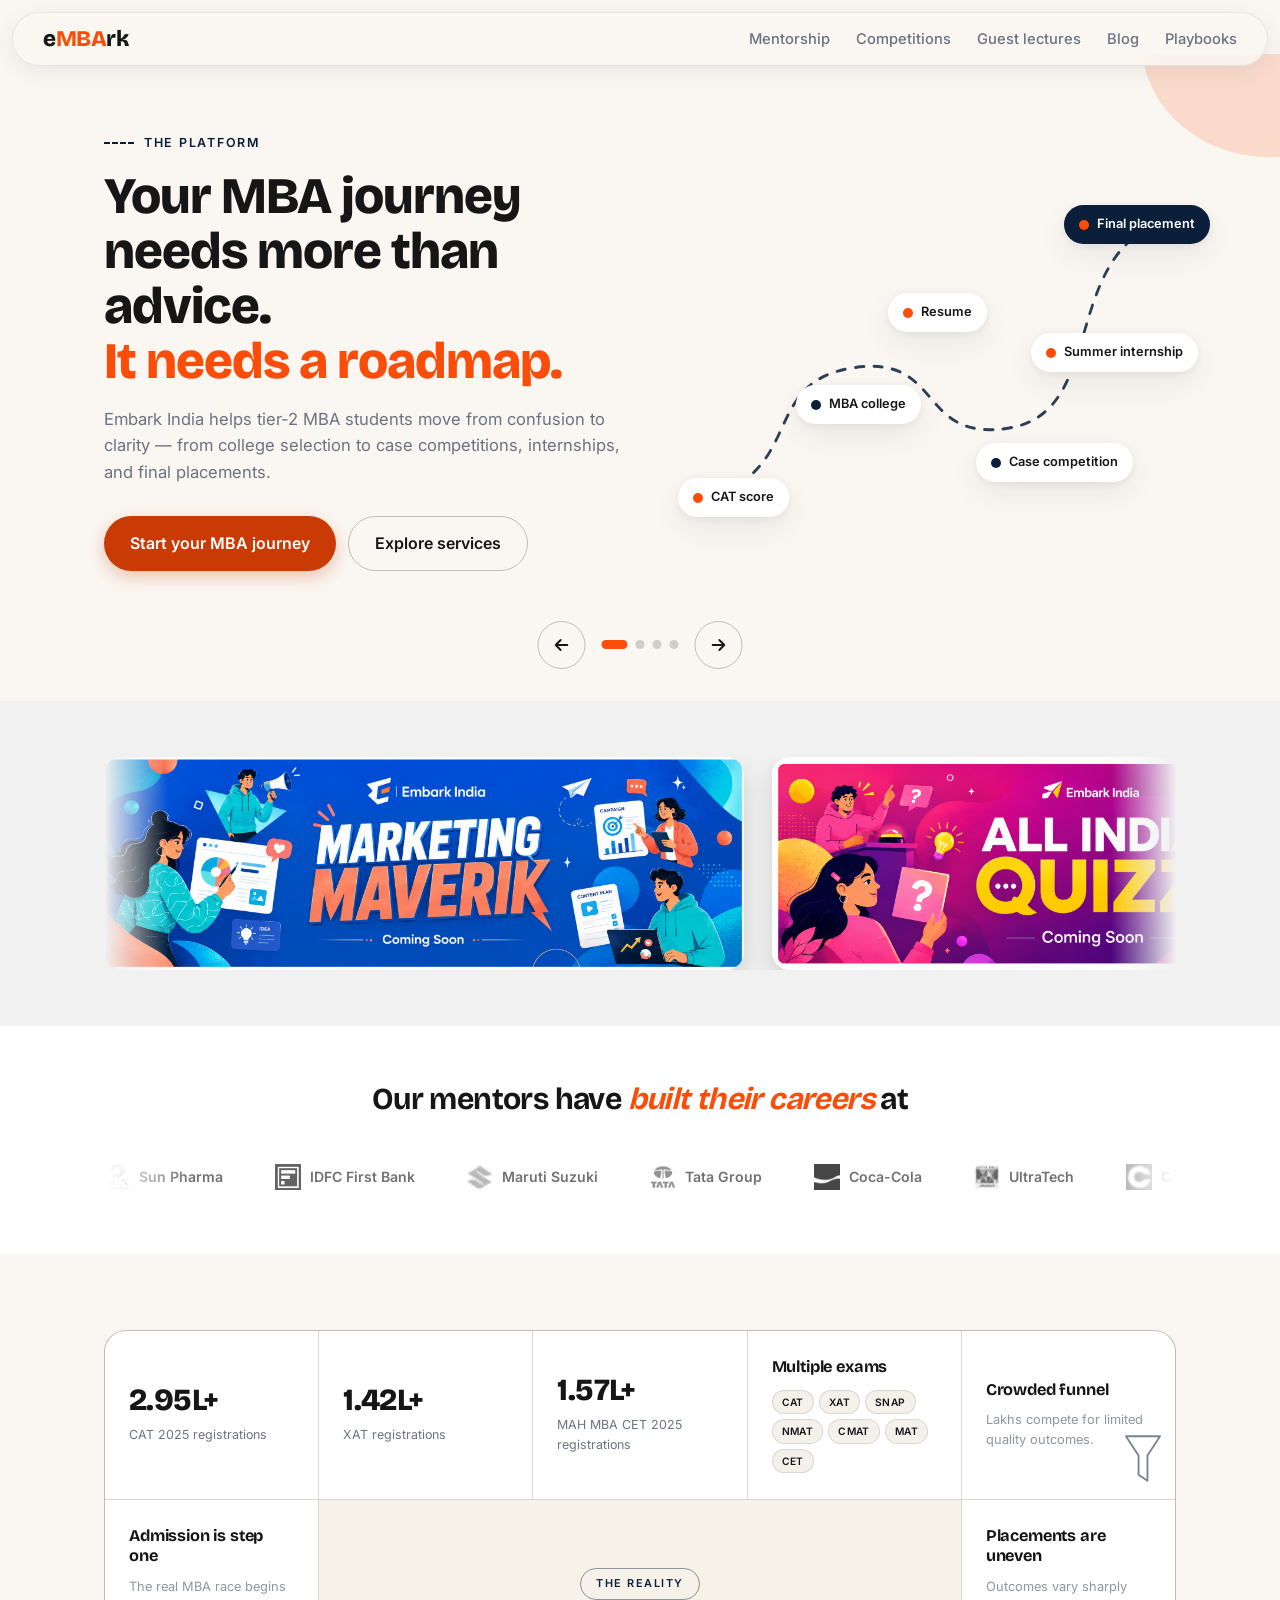
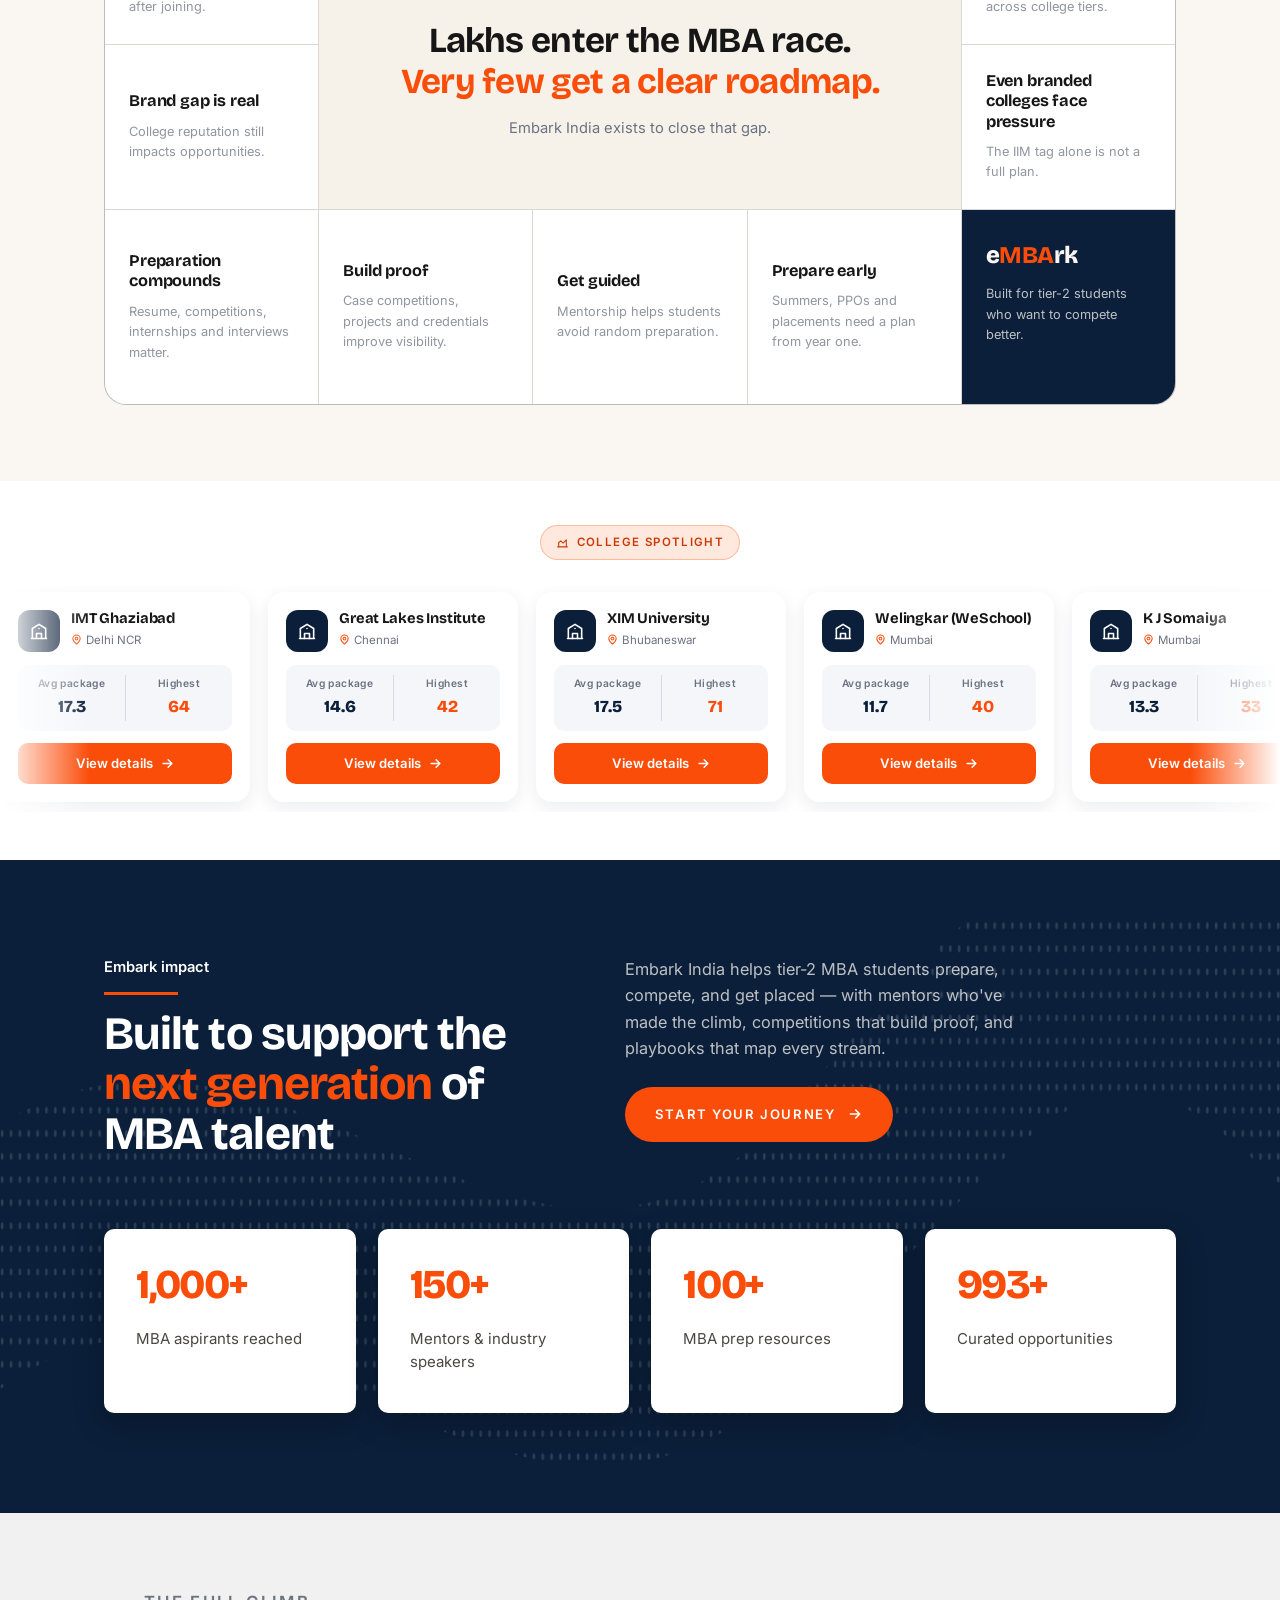
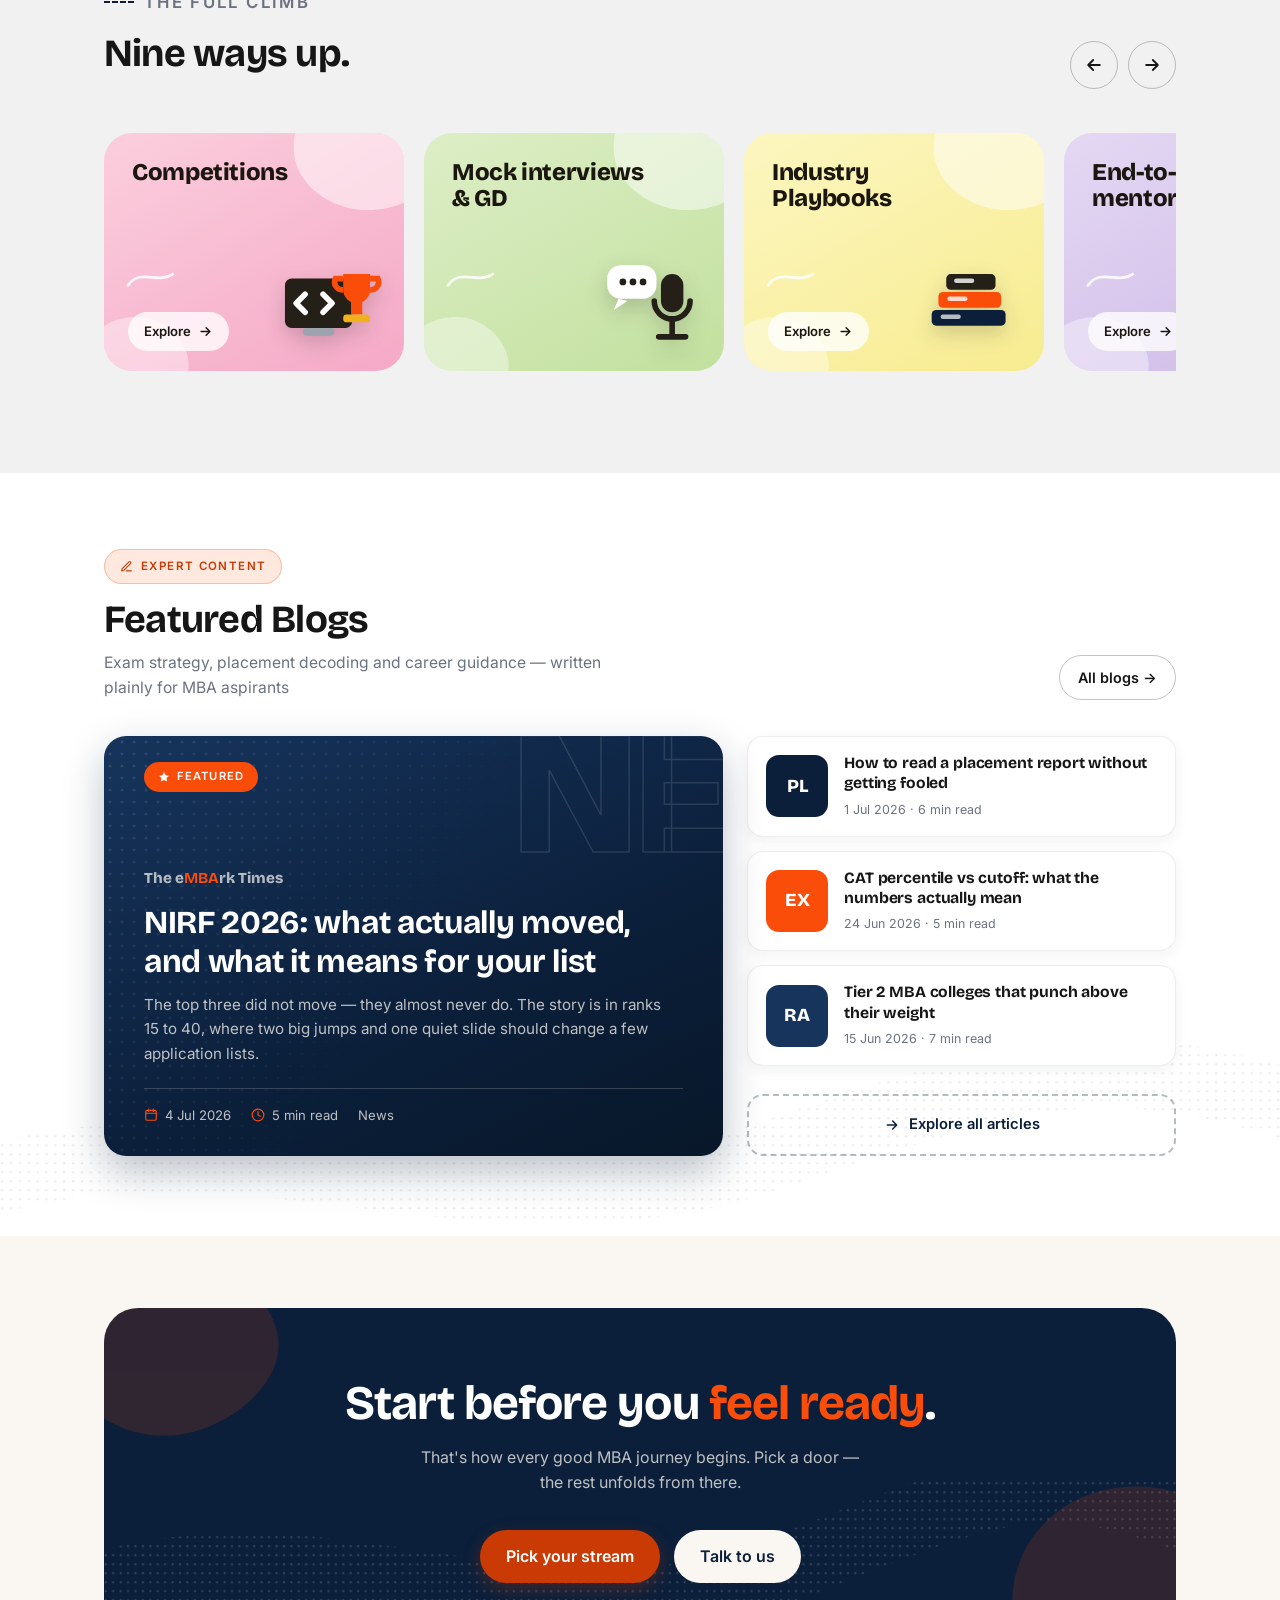
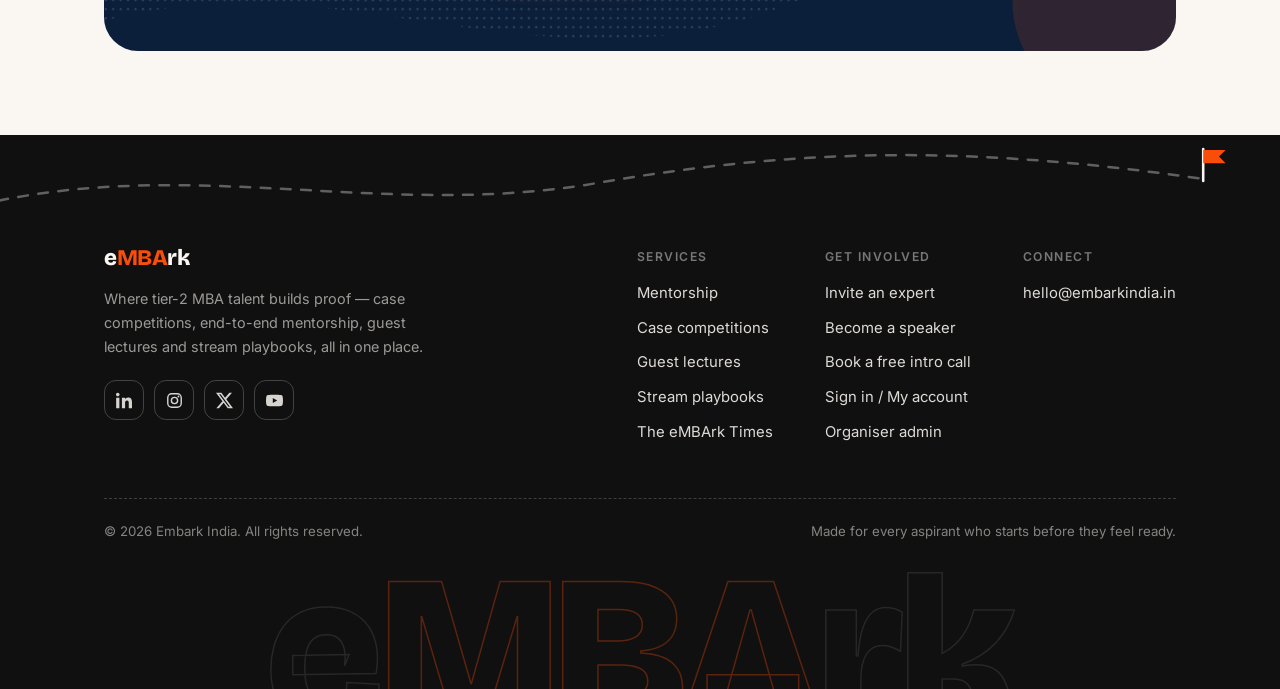
==== commit 155a84e5: "Competition template v2: Unstop-style detail page (stats bar, banner carousel, tabbed sections), ful" ====
--- a/index.html
+++ b/index.html
@@ -1392,7 +1392,7 @@
   (() => {
     const U = 'https://ibxyrmzyrqggfeuxzzze.supabase.co';
     const K = 'eyJhbGciOiJIUzI1NiIsInR5cCI6IkpXVCJ9.eyJpc3MiOiJzdXBhYmFzZSIsInJlZiI6ImlieHlybXp5cnFnZ2ZldXh6enplIiwicm9sZSI6ImFub24iLCJpYXQiOjE3ODQwOTU0MjIsImV4cCI6MjA5OTY3MTQyMn0.Asxt-bHTsP2E9HR37lCYNopj7kZ2V_pCvD_KmuxliTQ';
-    fetch(U + '/rest/v1/competitions?select=id,title,category,banner,fee,reg_close,start_at,end_at&draft=eq.false', {
+    fetch(U + '/rest/v1/competitions?select=id,title,category,banner,fee,reg_close,start_at,end_at,banners&draft=eq.false', {
       headers: { apikey: K, Authorization: 'Bearer ' + K }
     }).then(r => r.json()).then(rows => {
       const now = new Date();
@@ -1401,7 +1401,9 @@
       const fd = iso => new Date(iso).toLocaleDateString('en-IN', { day: 'numeric', month: 'short' });
       document.getElementById('lc-row').innerHTML = live.map(c => `
         <a class="lc-card" href="competition.html?c=${c.id}">
-          <span class="lc-bar lb-${c.banner}" aria-hidden="true"></span>
+          ${c.banners && c.banners.length
+            ? `<img src="${c.banners[0]}" alt="" style="flex:none;width:72px;height:48px;object-fit:cover;border-radius:8px">`
+            : `<span class="lc-bar lb-${c.banner}" aria-hidden="true"></span>`}
           <span><b>${c.title.replace(/</g, '&lt;')}</b>
           <small>${c.category} · ${c.fee ? '₹' + c.fee : 'Free'} · reg closes ${fd(c.reg_close)}</small></span>
           <span class="lc-go">Enter →</span>
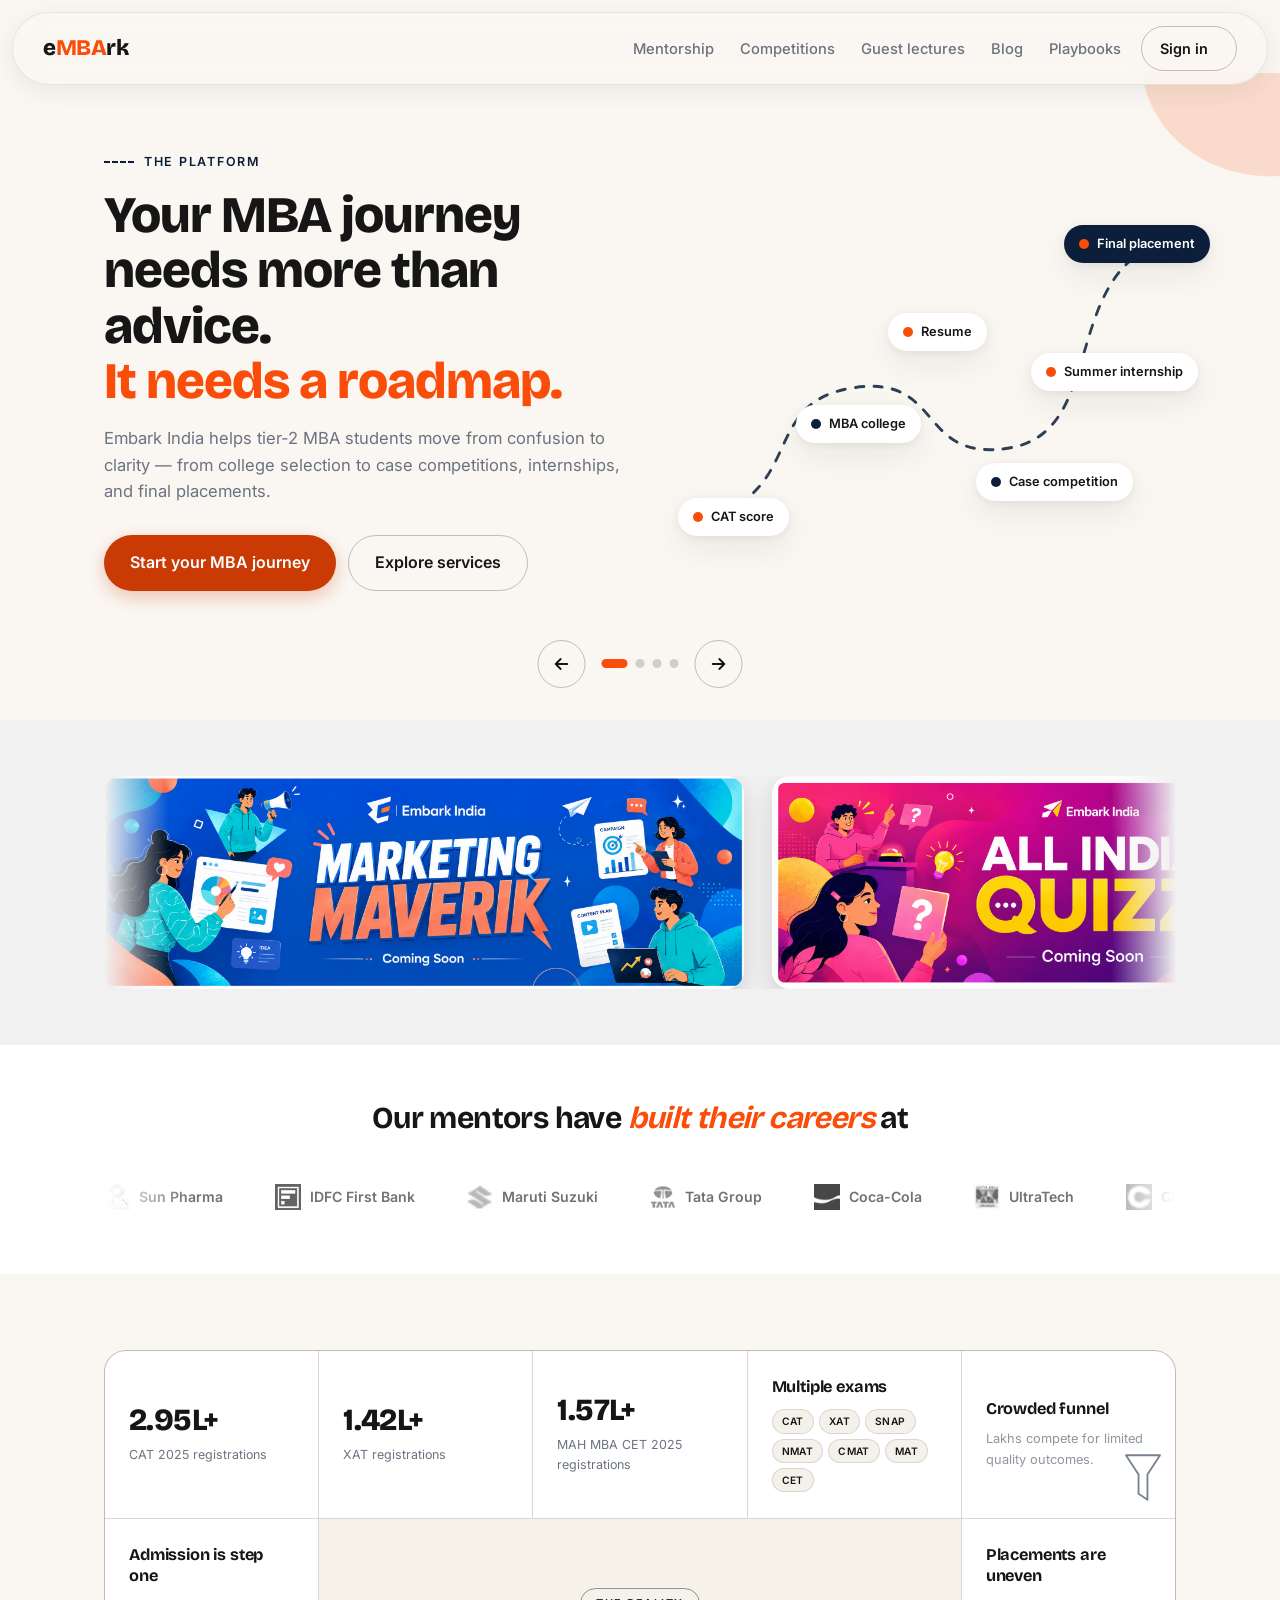
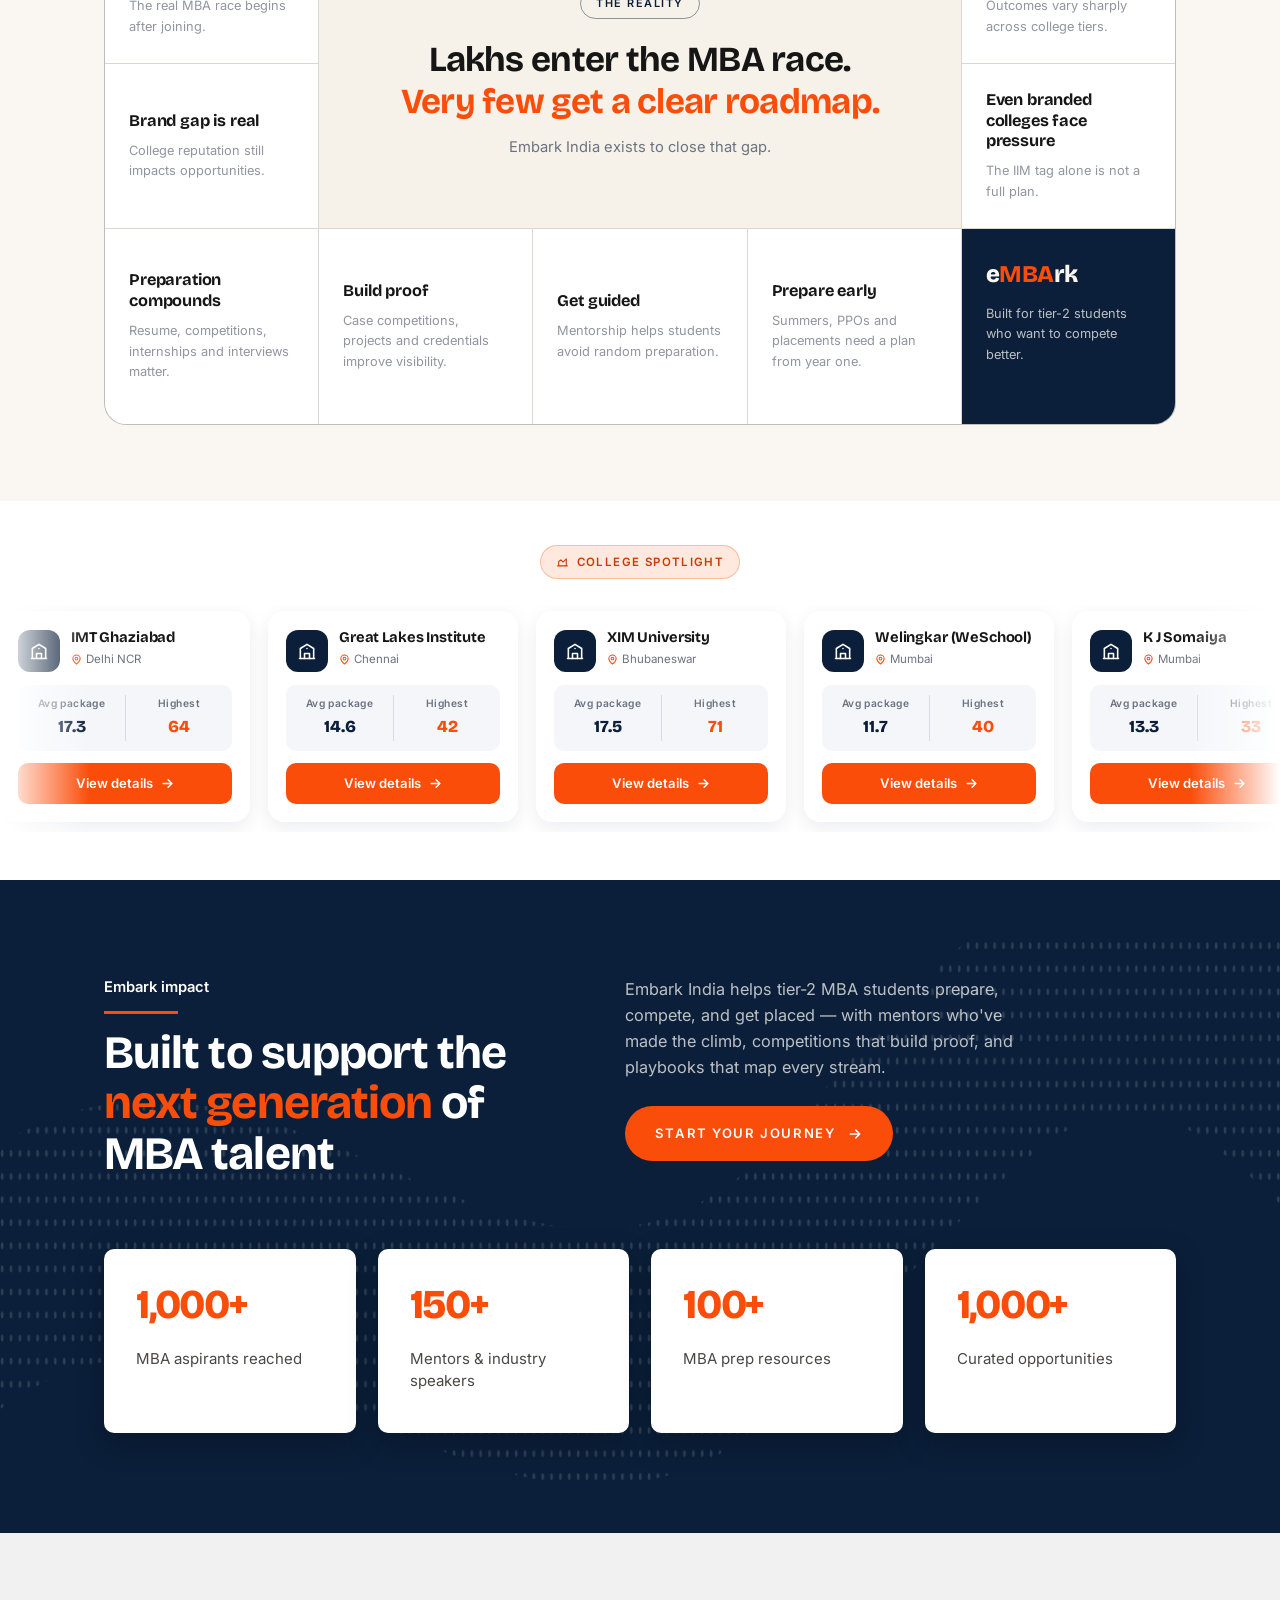
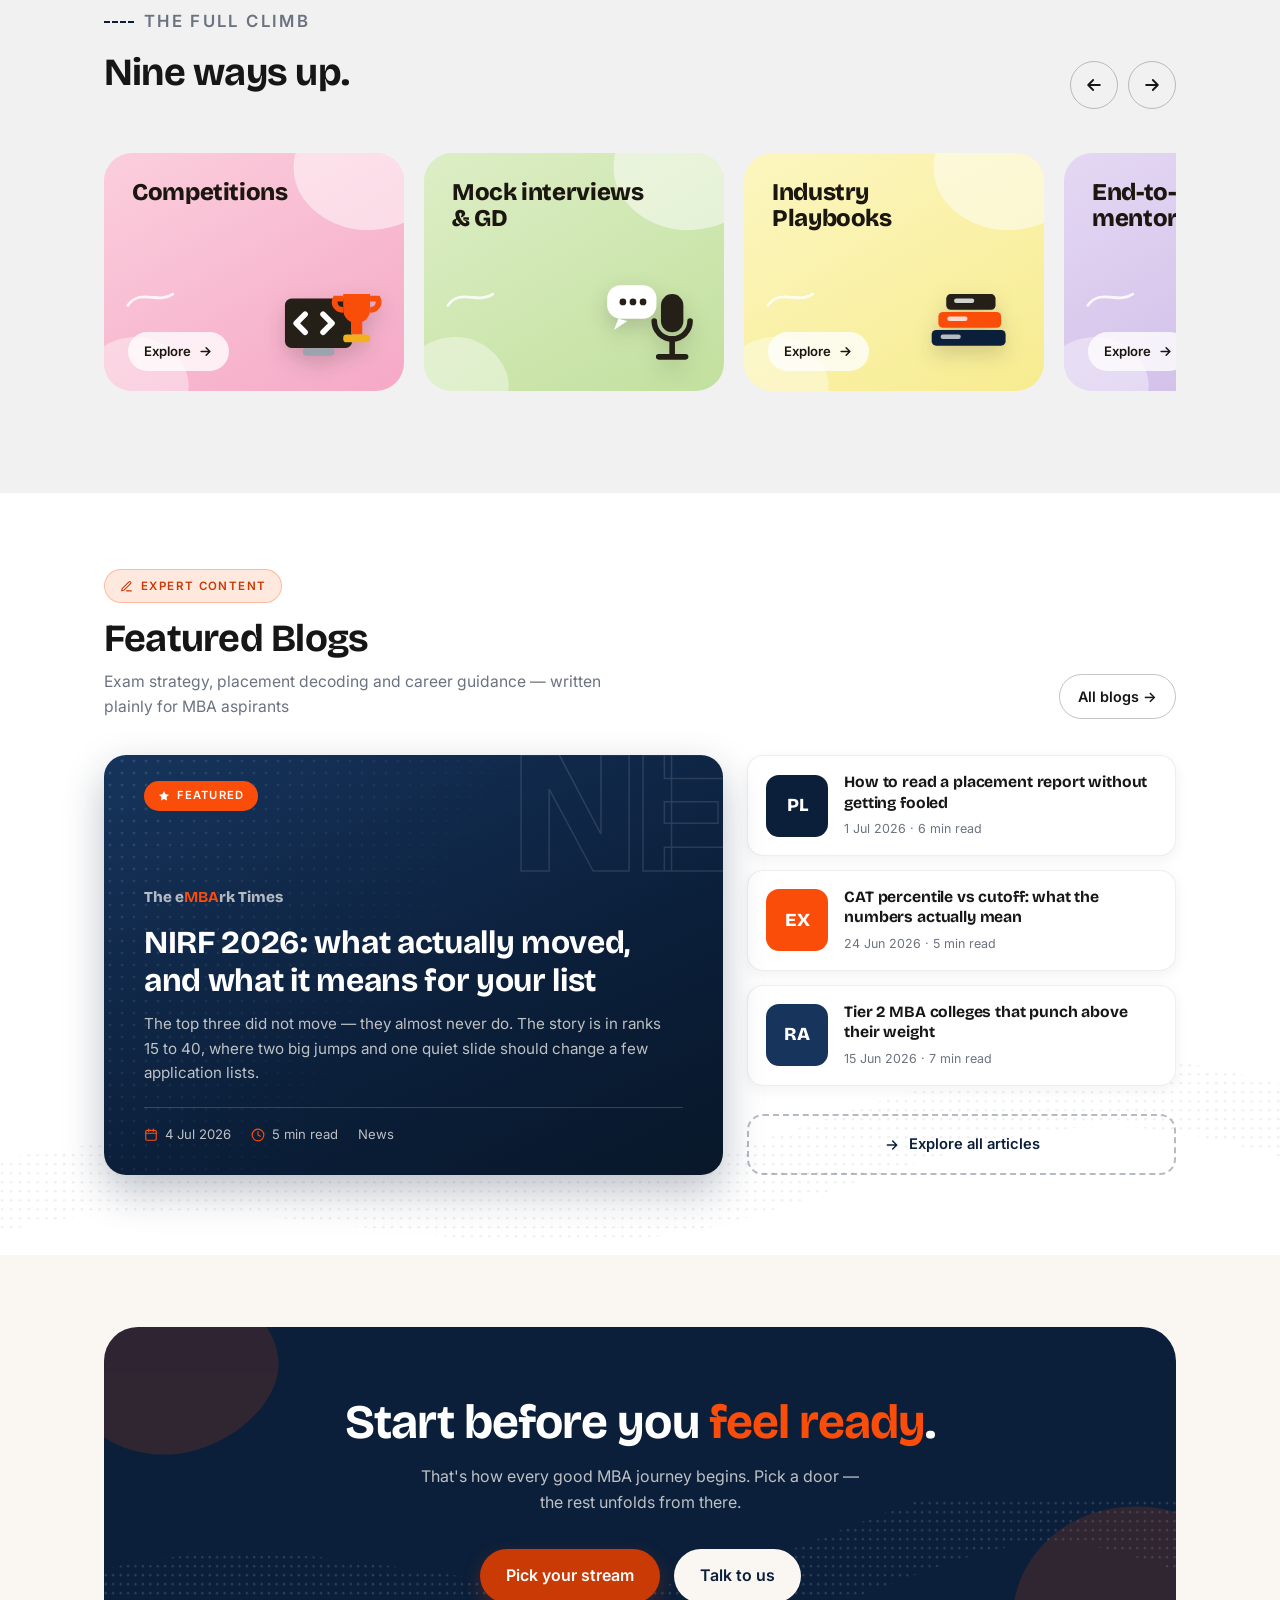
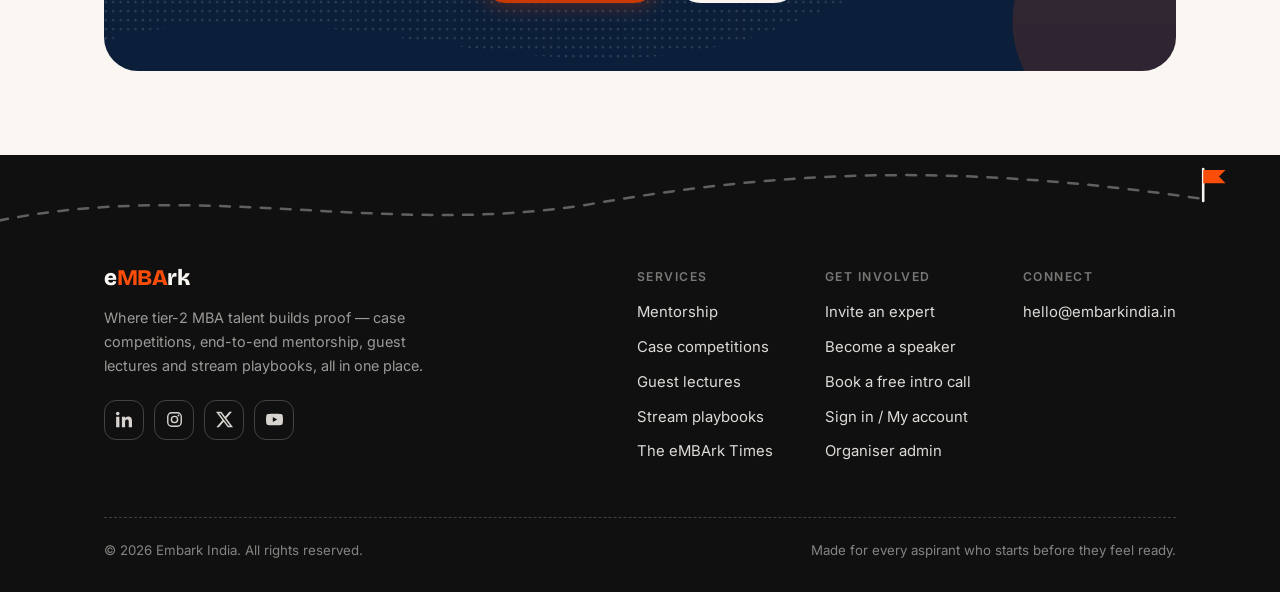
==== commit 05e9be15: "Remove footer ghost wordmark site-wide; add Sign in button to nav top right Co-Authored-By: Claude F" ====
--- a/index.html
+++ b/index.html
@@ -8,7 +8,7 @@
 <link rel="preconnect" href="https://fonts.googleapis.com">
 <link rel="preconnect" href="https://fonts.gstatic.com" crossorigin>
 <link href="https://fonts.googleapis.com/css2?family=Bricolage+Grotesque:opsz,wght@12..96,600;12..96,700;12..96,800&family=Inter:wght@400;500;600&family=PT+Serif:ital@1&display=swap" rel="stylesheet">
-<link rel="stylesheet" href="gl.css?v=4">
+<link rel="stylesheet" href="gl.css?v=5">
 <style>
   /* ---------- hero carousel ---------- */
   .hcar{position:relative;background:var(--cream);overflow:hidden}
@@ -931,6 +931,7 @@
       <li><a href="blog.html">Blog</a></li>
       <li><a href="playbooks.html">Playbooks</a></li>
     </ul>
+    <a class="btn btn-ghost btn-sm nav-signin" href="account.html">Sign in</a>
     <button class="nav-burger" id="nav-burger" aria-label="Open menu" aria-expanded="false">
       <svg viewBox="0 0 24 24" fill="none" stroke="currentColor" stroke-width="2.2" stroke-linecap="round" aria-hidden="true"><path d="M4 7h16M4 12h16M4 17h16"/></svg>
     </button>
@@ -941,6 +942,7 @@
     <a href="guest-lectures.html">Guest lectures</a>
     <a href="blog.html">Blog</a>
     <a href="playbooks.html">Playbooks</a>
+    <a href="account.html">Sign in / My account</a>
   </div>
 </nav>
 
@@ -1382,7 +1384,6 @@
       <span>Made for every aspirant who starts before they feel ready.</span>
     </div>
   </div>
-  <div class="foot-ghost" aria-hidden="true">e<i>MBA</i>rk</div>
 </footer>
 
 <script src="posts.js?v=2"></script>
--- a/gl.css
+++ b/gl.css
@@ -544,14 +544,6 @@
 }
 .foot-base a{color:rgba(250,247,242,.7)}
 .foot-base a:hover{color:var(--orange)}
-.foot-ghost{
-  position:relative;z-index:1;text-align:center;pointer-events:none;user-select:none;
-  font-family:var(--display);font-weight:800;line-height:.72;
-  font-size:clamp(5rem,17vw,15rem);letter-spacing:-.02em;
-  color:transparent;-webkit-text-stroke:1.5px rgba(250,247,242,.1);
-  margin:34px 0 -0.34em;
-}
-.foot-ghost i{font-style:normal;-webkit-text-stroke:1.5px rgba(251,77,10,.32)}
 @media (prefers-reduced-motion:reduce){.fp-line{animation:none}}
 @media (max-width:700px){.foot-path{height:56px}}
 
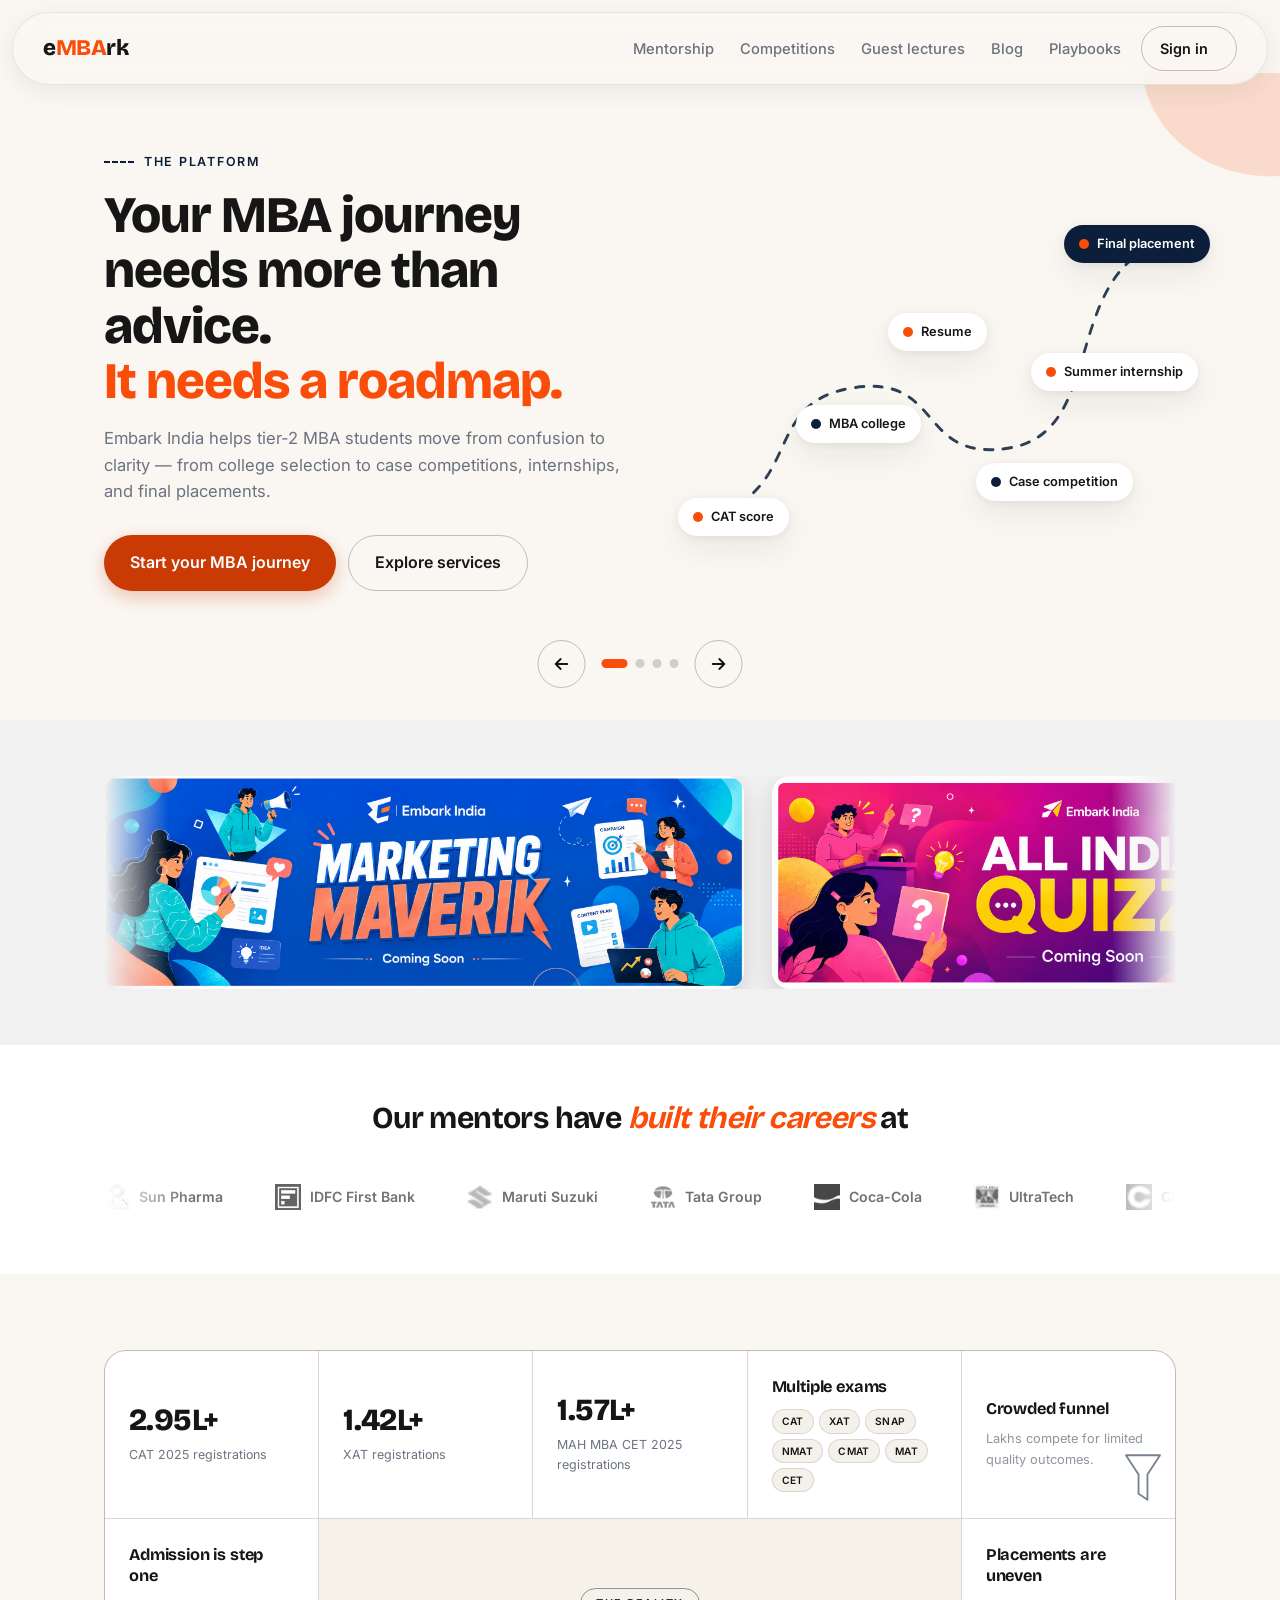
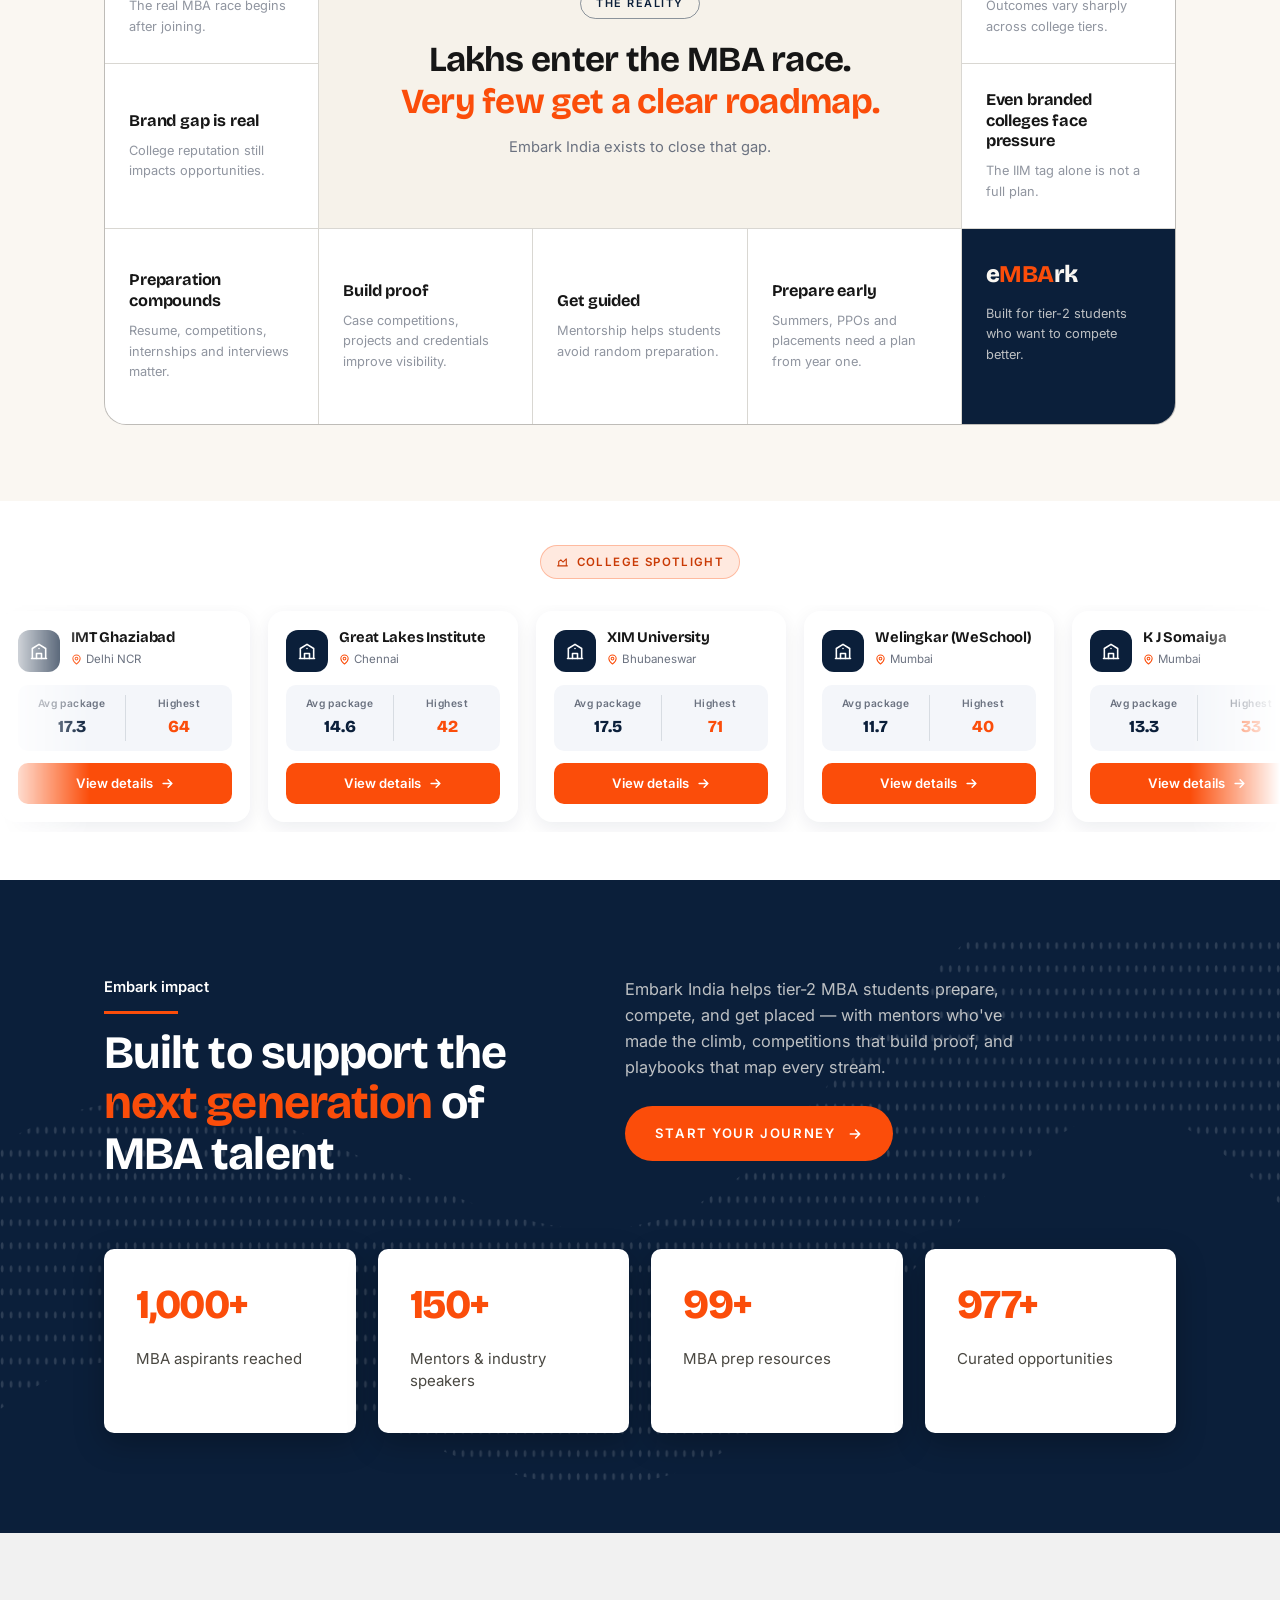
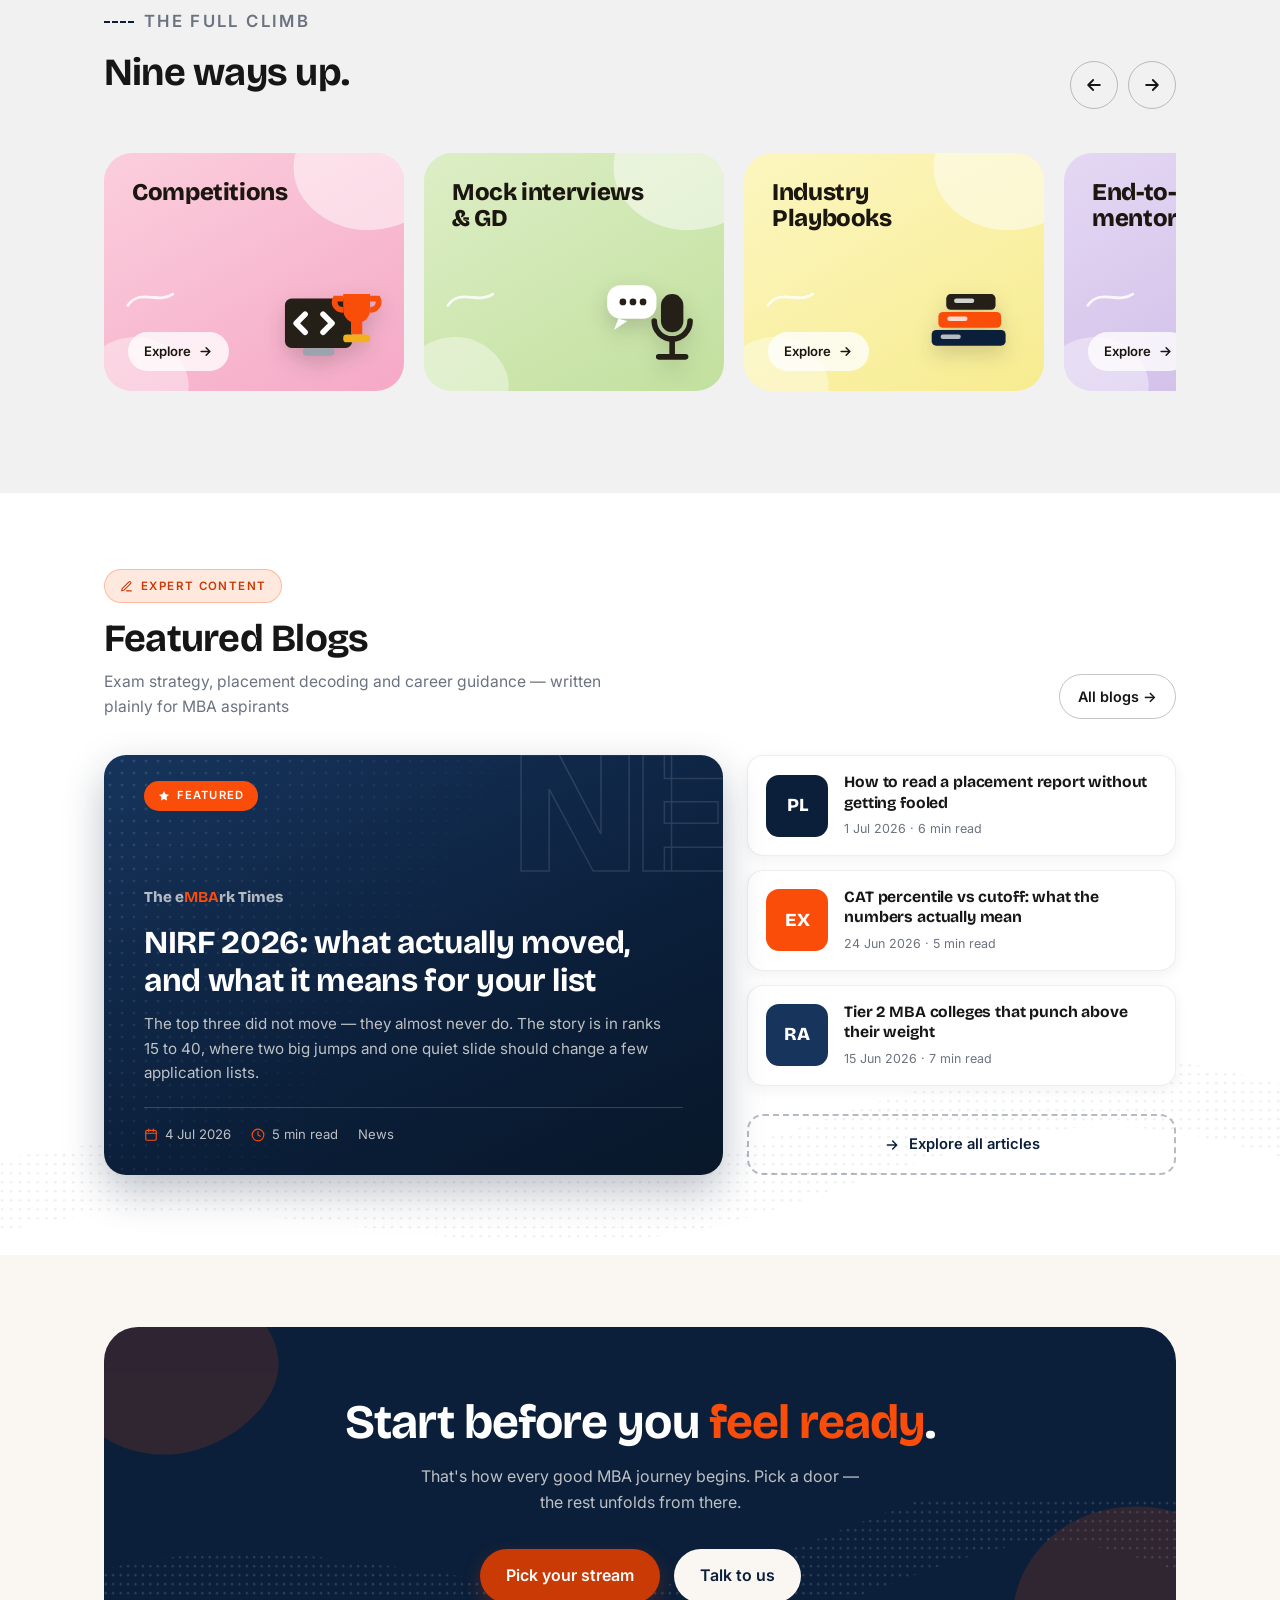
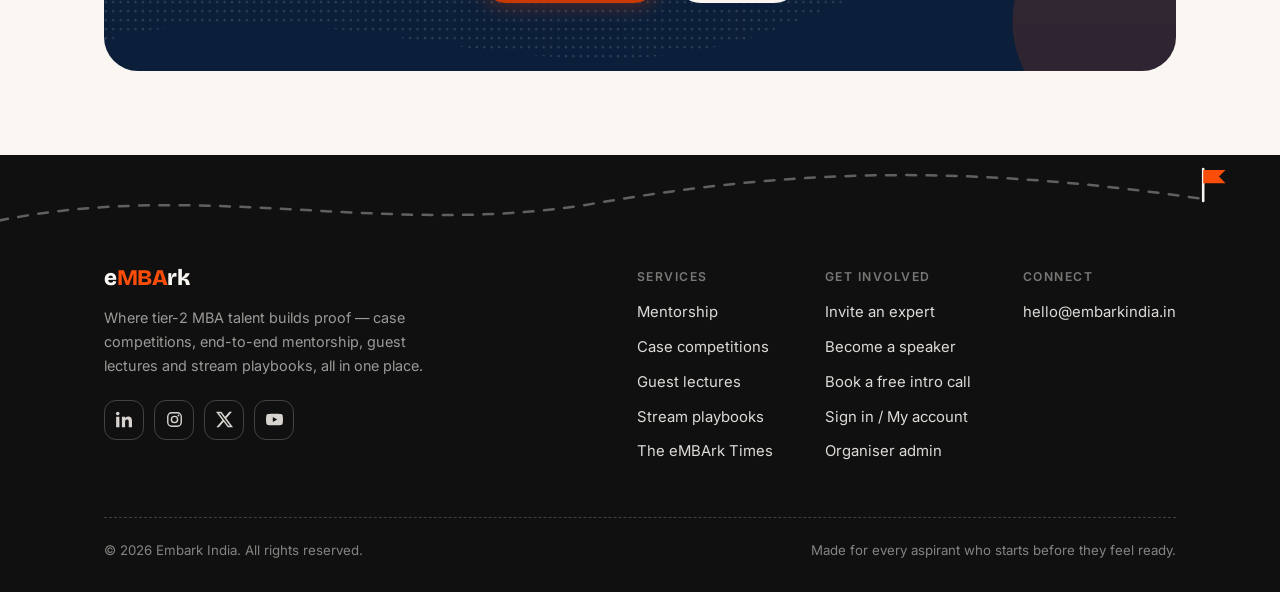
==== commit 725431dc: "Reorganize project structure and add project docs - Move gl.css into css/ and all scripts into js/; " ====
--- a/index.html
+++ b/index.html
@@ -8,7 +8,7 @@
 <link rel="preconnect" href="https://fonts.googleapis.com">
 <link rel="preconnect" href="https://fonts.gstatic.com" crossorigin>
 <link href="https://fonts.googleapis.com/css2?family=Bricolage+Grotesque:opsz,wght@12..96,600;12..96,700;12..96,800&family=Inter:wght@400;500;600&family=PT+Serif:ital@1&display=swap" rel="stylesheet">
-<link rel="stylesheet" href="gl.css?v=5">
+<link rel="stylesheet" href="css/gl.css?v=5">
 <style>
   /* ---------- hero carousel ---------- */
   .hcar{position:relative;background:var(--cream);overflow:hidden}
@@ -1386,7 +1386,7 @@
   </div>
 </footer>
 
-<script src="posts.js?v=2"></script>
+<script src="js/posts.js?v=2"></script>
 <script>
 
   // ----- live competitions from the database (auto by date, spec 5.2) -----
--- a/css/gl.css
+++ b/css/gl.css
@@ -0,0 +1,962 @@
+/* Embark India — Guest Lectures shared styles */
+:root{
+  --orange:#FB4D0A;
+  --orange-deep:#C93A05;
+  --orange-soft:#FFE9DF;
+  --cream:#FAF7F2;
+  --cream-deep:#EFE9DE;
+  --charcoal:#161616;
+  --ink-soft:#6B7280;
+  --navy:#0B1F3A;
+  --navy-deep:#08172B;
+  --navy-soft:#E7EDF6;
+  --green:#0B1F3A;
+  --green-deep:#08172B;
+  --green-soft:#E7EDF6;
+  --white:#FFFFFF;
+  --display:"Bricolage Grotesque",system-ui,sans-serif;
+  --body:"Inter",system-ui,sans-serif;
+  --radius-lg:26px;
+  --radius-md:16px;
+  --radius-pill:999px;
+  --shadow-card:0 2px 8px rgba(22,22,22,.06),0 12px 32px rgba(22,22,22,.07);
+  --maxw:1120px;
+}
+*{margin:0;padding:0;box-sizing:border-box}
+html{scroll-behavior:smooth;overflow-x:hidden}
+body{
+  font-family:var(--body);background:var(--cream);color:var(--charcoal);
+  font-size:16px;line-height:1.6;-webkit-font-smoothing:antialiased;overflow-x:hidden;
+}
+img,svg{display:block;max-width:100%}
+.wrap{max-width:var(--maxw);margin:0 auto;padding:0 24px}
+
+/* ---------- type ---------- */
+h1,h2,h3{font-family:var(--display);letter-spacing:-.02em}
+h1{font-weight:800;font-size:clamp(2.1rem,4.4vw,3.3rem);line-height:1.07}
+h2{font-weight:700;font-size:clamp(1.7rem,3.4vw,2.4rem);line-height:1.14;margin-bottom:14px}
+.eyebrow{
+  display:inline-flex;align-items:center;gap:10px;
+  font-size:.78rem;font-weight:600;letter-spacing:.14em;text-transform:uppercase;
+  color:var(--green);margin-bottom:16px;
+}
+.eyebrow::before{content:"";width:30px;border-top:2px dashed var(--green)}
+.sec-head{max-width:640px;margin-bottom:52px;position:relative}
+.sec-head p{color:var(--ink-soft);font-size:1.05rem}
+section{padding:88px 0;position:relative}
+
+/* ---------- nav ---------- */
+.wordmark{
+  font-family:var(--display);font-weight:800;font-size:1.4rem;letter-spacing:-.02em;
+  text-decoration:none;color:var(--charcoal);line-height:1;
+}
+.wordmark .mba{color:var(--orange)}
+.nav{
+  position:sticky;top:12px;z-index:100;
+  background:transparent;border-bottom:none;
+  padding:0 12px;
+}
+.nav-inner{
+  max-width:none;margin:0 auto;padding:11px 14px 11px 26px;
+  display:flex;align-items:center;justify-content:space-between;gap:20px;
+  background:rgba(250,247,242,.85);backdrop-filter:blur(16px);
+  border:1px solid rgba(22,22,22,.08);border-radius:999px;
+  box-shadow:0 6px 24px rgba(11,31,58,.08);
+}
+.nav-brand{display:flex;align-items:center;gap:12px}
+.nav-service{
+  font-size:.78rem;font-weight:600;color:var(--green);
+  border:1.5px solid var(--green);border-radius:var(--radius-pill);
+  padding:3px 12px;letter-spacing:.02em;white-space:nowrap;
+}
+.nav-links{display:flex;gap:26px;list-style:none;margin-left:auto}
+.nav-links a{
+  text-decoration:none;font-weight:500;font-size:.92rem;color:var(--ink-soft);
+  transition:color .18s;position:relative;padding-bottom:2px;
+}
+.nav-links a::after{
+  content:"";position:absolute;left:0;right:0;bottom:-7px;height:3px;
+  background:repeating-linear-gradient(90deg,var(--orange) 0 7px,transparent 7px 13px);
+  transform:scaleX(0);transform-origin:left;transition:transform .35s ease;border-radius:2px;
+}
+.nav-links a:hover{color:var(--navy)}
+.nav-links a:hover::after{transform:scaleX(1)}
+
+/* ---------- buttons ---------- */
+.btn{
+  display:inline-flex;align-items:center;justify-content:center;gap:10px;
+  font-family:var(--body);font-weight:600;font-size:1rem;
+  padding:14px 26px;border-radius:var(--radius-pill);
+  text-decoration:none;cursor:pointer;border:none;min-height:48px;
+  transition:transform .18s,background .18s,border-color .18s;
+}
+.btn:active{transform:scale(.97)}
+.btn-primary{background:var(--orange-deep);color:#fff;box-shadow:0 6px 18px rgba(201,58,5,.28)}
+.btn-primary:hover{background:#A93104}
+.btn-green{background:var(--green);color:#fff}
+.btn-green:hover{background:var(--green-deep)}
+.btn-light{background:var(--cream);color:var(--charcoal)}
+.btn-light:hover{background:#fff}
+.btn-ghost{background:transparent;color:var(--charcoal);border:1.5px solid rgba(22,22,22,.25)}
+.btn-ghost:hover{border-color:var(--charcoal)}
+.btn-sm{padding:10px 18px;font-size:.9rem;min-height:44px}
+a:focus-visible,button:focus-visible,input:focus-visible,select:focus-visible,textarea:focus-visible,[tabindex]:focus-visible{
+  outline:3px solid var(--orange);outline-offset:2px;
+}
+
+/* ---------- hero ---------- */
+.hero{position:relative;padding:56px 0 72px;overflow:hidden}
+.hero-blob{position:absolute;pointer-events:none;z-index:0}
+.hero-blob.tr{top:-140px;right:-150px;width:320px;opacity:.9}
+.hero-blob.bl{bottom:-160px;left:-160px;width:300px;opacity:.45}
+.hero-grid{
+  position:relative;z-index:1;
+  display:grid;grid-template-columns:1.05fr .95fr;gap:56px;align-items:center;
+}
+.hero-copy h1 .accent{color:var(--orange)}
+.hero-copy h1 .scribble{position:relative;white-space:nowrap}
+.hero-copy h1 .scribble svg{position:absolute;left:0;bottom:-.16em;width:100%;height:.3em;overflow:visible}
+.hero-sub{font-size:1.08rem;color:var(--ink-soft);max-width:480px;margin:20px 0 0}
+
+.doors{display:grid;grid-template-columns:1fr;gap:14px;max-width:440px;margin:34px 0 0}
+.door{
+  display:flex;align-items:center;gap:16px;
+  border-radius:18px;padding:20px 22px;text-decoration:none;
+  box-shadow:var(--shadow-card);
+  transition:transform .2s,box-shadow .2s;
+}
+.door:hover{transform:translateX(6px)}
+.door:hover .door-arrow{transform:translateX(5px)}
+.door-icon{
+  width:46px;height:46px;border-radius:13px;flex:none;
+  display:flex;align-items:center;justify-content:center;
+}
+.door-icon svg{width:23px;height:23px}
+.door-text b{display:block;font-family:var(--display);font-weight:700;font-size:1.1rem;letter-spacing:-.01em}
+.door-text span{font-size:.83rem}
+.door-arrow{margin-left:auto;flex:none;transition:transform .2s}
+.door-arrow svg{width:20px;height:20px}
+.door-college{background:var(--charcoal)}
+.door-college .door-icon{background:rgba(251,77,10,.18);color:var(--orange)}
+.door-college .door-text b{color:#fff}
+.door-college .door-text span{color:rgba(250,247,242,.65)}
+.door-college .door-arrow{color:var(--orange)}
+.door-expert{background:var(--white)}
+.door-expert .door-icon{background:var(--green-soft);color:var(--green)}
+.door-expert .door-text span{color:var(--ink-soft)}
+.door-expert .door-arrow{color:var(--green)}
+
+/* hero people wall */
+.people-wall{
+  display:grid;grid-template-columns:1fr 1fr;gap:18px;height:560px;
+  -webkit-mask-image:linear-gradient(180deg,transparent,#000 10%,#000 90%,transparent);
+  mask-image:linear-gradient(180deg,transparent,#000 10%,#000 90%,transparent);
+}
+.people-col{overflow:hidden}
+.people-track{display:flex;flex-direction:column;animation:vslide 30s linear infinite}
+.people-col.reverse .people-track{animation-direction:reverse}
+.people-col:hover .people-track{animation-play-state:paused}
+@keyframes vslide{from{transform:translateY(0)}to{transform:translateY(-50%)}}
+.people-card{
+  background:var(--white);border-radius:20px;padding:11px 11px 15px;
+  box-shadow:var(--shadow-card);margin-bottom:18px;flex:none;
+}
+.pc-img{position:relative;border-radius:14px;overflow:hidden}
+.pc-img img{width:100%;aspect-ratio:1/1;object-fit:cover}
+.pc-badge{
+  position:absolute;right:8px;bottom:8px;
+  background:rgba(255,255,255,.92);color:var(--charcoal);
+  font-size:.7rem;font-weight:600;border-radius:var(--radius-pill);padding:3px 10px;
+}
+.people-card b{display:block;font-family:var(--display);font-weight:700;font-size:.98rem;margin-top:11px;letter-spacing:-.01em}
+.people-card span{font-size:.8rem;color:var(--ink-soft)}
+
+/* ---------- logo strip ---------- */
+.cred{background:var(--white);padding:64px 0 58px;overflow:hidden}
+.cred-head{text-align:center;max-width:560px;margin:0 auto 34px;padding:0 24px}
+.cred-head h2{font-size:clamp(1.5rem,2.8vw,2rem);margin-bottom:8px}
+.cred-head p{color:var(--ink-soft);font-size:.98rem}
+.marquee{position:relative;overflow:hidden;padding:8px 0;
+  -webkit-mask-image:linear-gradient(90deg,transparent,#000 10%,#000 90%,transparent);
+  mask-image:linear-gradient(90deg,transparent,#000 10%,#000 90%,transparent);
+}
+.marquee-track{display:flex;gap:18px;width:max-content;animation:slide 28s linear infinite}
+.marquee:hover .marquee-track{animation-play-state:paused}
+@keyframes slide{from{transform:translateX(0)}to{transform:translateX(-50%)}}
+.logo-tile{
+  flex:none;width:96px;height:96px;border-radius:24px;
+  background:var(--cream);border:1px solid rgba(22,22,22,.06);
+  display:flex;align-items:center;justify-content:center;
+  transition:transform .2s;
+}
+.logo-tile:hover{transform:translateY(-4px)}
+.logo-tile img{width:52px;height:52px;object-fit:contain;border-radius:10px}
+.logo-mono{
+  width:54px;height:54px;border-radius:14px;
+  background:var(--green);color:#fff;
+  display:flex;flex-direction:column;align-items:center;justify-content:center;
+  font-family:var(--display);line-height:1;
+}
+.logo-mono i{font-style:normal;font-size:.56rem;font-weight:600;letter-spacing:.08em;opacity:.8}
+.logo-mono b{font-weight:800;font-size:1.35rem}
+
+/* ---------- why: flip cards ---------- */
+.why{background:var(--cream)}
+.flip-grid{display:grid;grid-template-columns:repeat(3,1fr);gap:22px;perspective:1400px}
+.flip{position:relative;height:330px;cursor:pointer;border:none;background:none;font:inherit;text-align:left;border-radius:var(--radius-lg)}
+.flip-inner{
+  position:absolute;inset:0;transform-style:preserve-3d;
+  transition:transform .65s cubic-bezier(.25,.7,.3,1);
+}
+.flip:hover .flip-inner,.flip:focus-visible .flip-inner,.flip.flipped .flip-inner{transform:rotateY(180deg)}
+.flip-face{
+  position:absolute;inset:0;border-radius:var(--radius-lg);padding:32px;
+  backface-visibility:hidden;-webkit-backface-visibility:hidden;
+  display:flex;flex-direction:column;overflow:hidden;
+}
+.flip-front{justify-content:space-between}
+.flip-front .ghost{
+  position:absolute;top:2px;right:14px;
+  font-family:var(--display);font-weight:800;font-size:7rem;line-height:1;
+  color:transparent;-webkit-text-stroke:1.5px rgba(255,255,255,.26);
+  pointer-events:none;
+}
+.flip-front .why-metric{
+  font-size:.76rem;font-weight:600;letter-spacing:.13em;text-transform:uppercase;opacity:.9;
+}
+.flip-front h3{font-size:2.1rem;font-weight:800;color:#fff;letter-spacing:-.02em}
+.flip-hint{
+  display:inline-flex;align-items:center;gap:8px;
+  font-size:.8rem;font-weight:500;opacity:.75;margin-top:10px;
+}
+.flip-hint svg{width:15px;height:15px}
+.flip-back{transform:rotateY(180deg);justify-content:center;gap:12px}
+.flip-back h3{font-size:1.3rem;color:#fff}
+.flip-back p{font-size:.97rem;line-height:1.65}
+.f-orange .flip-front{background:var(--orange);color:#fff}
+.f-orange .flip-back{background:var(--orange-deep);color:rgba(255,255,255,.94)}
+.f-dark .flip-front{background:var(--charcoal);color:var(--cream)}
+.f-dark .flip-front .why-metric{color:var(--orange)}
+.f-dark .flip-back{background:#000;color:rgba(250,247,242,.9)}
+.f-green .flip-front{background:var(--green);color:var(--cream)}
+.f-green .flip-front .why-metric{color:var(--orange-soft)}
+.f-green .flip-back{background:var(--green-deep);color:rgba(250,247,242,.92)}
+
+/* ---------- engage + expertise ---------- */
+.expert-sec{background:var(--white)}
+.tabs{display:inline-flex;gap:6px;background:var(--cream);border-radius:var(--radius-pill);padding:6px;margin-bottom:42px}
+.tab-btn{
+  font-family:var(--body);font-weight:600;font-size:.94rem;color:var(--ink-soft);
+  background:transparent;border:none;border-radius:var(--radius-pill);
+  padding:11px 24px;cursor:pointer;min-height:44px;transition:background .18s,color .18s;
+}
+.tab-btn[aria-selected="true"]{background:var(--charcoal);color:var(--cream)}
+
+.bento{display:grid;grid-template-columns:repeat(3,1fr);grid-auto-rows:200px;gap:18px}
+.bento-card{
+  border-radius:var(--radius-md);padding:28px;position:relative;overflow:hidden;
+  display:flex;flex-direction:column;justify-content:flex-end;
+  background:var(--cream);
+  transition:transform .22s,box-shadow .22s;
+}
+.bento-card:hover{transform:translateY(-5px);box-shadow:var(--shadow-card)}
+.bento-card:hover .bento-go{transform:translate(3px,-3px)}
+.bento-card h3{font-size:1.15rem;font-weight:700;margin-bottom:6px}
+.bento-card p{font-size:.88rem;color:var(--ink-soft)}
+.bento-card .bento-icon{
+  position:absolute;top:24px;left:26px;width:44px;height:44px;border-radius:12px;
+  display:flex;align-items:center;justify-content:center;
+  background:rgba(22,22,22,.06);color:var(--charcoal);
+}
+.bento-card .bento-icon svg{width:22px;height:22px}
+.bento-go{position:absolute;top:26px;right:24px;color:var(--ink-soft);opacity:.5;transition:transform .2s}
+.bento-go svg{width:18px;height:18px}
+.bento-feature{grid-row:span 2;background:var(--orange);color:#fff}
+.bento-feature h3{color:#fff;font-size:1.6rem}
+.bento-feature p{color:rgba(255,255,255,.88);font-size:.95rem}
+.bento-feature .bento-icon{background:rgba(255,255,255,.18);color:#fff}
+.bento-feature .bento-go{color:#fff}
+.bento-feature .ghost{
+  position:absolute;top:-24px;right:-10px;font-family:var(--display);font-weight:800;
+  font-size:9rem;line-height:1;color:transparent;-webkit-text-stroke:1.5px rgba(255,255,255,.3);
+  pointer-events:none;
+}
+.bento-green{background:var(--green-soft)}
+.bento-green .bento-icon{background:rgba(11,31,58,.1);color:var(--green)}
+.bento-dark{background:var(--charcoal)}
+.bento-dark h3{color:#fff}
+.bento-dark p{color:rgba(250,247,242,.7)}
+.bento-dark .bento-icon{background:rgba(251,77,10,.16);color:var(--orange)}
+.bento-dark .bento-go{color:var(--orange)}
+
+/* bubble cloud */
+.bubble-stage{position:relative;height:500px}
+.bubble{
+  position:absolute;border-radius:50%;border:none;padding:12px;
+  display:flex;align-items:center;justify-content:center;text-align:center;
+  font-family:var(--display);font-weight:700;letter-spacing:-.01em;line-height:1.2;
+  cursor:pointer;
+  animation:bob 7s ease-in-out infinite alternate;
+  transition:transform .25s,box-shadow .25s;
+}
+.bubble:hover{transform:scale(1.09);z-index:2}
+.bubble[aria-selected="true"]{box-shadow:0 0 0 4px var(--cream),0 0 0 7px var(--orange);z-index:2}
+@keyframes bob{from{margin-top:-7px}to{margin-top:9px}}
+.b-orange{background:var(--orange);color:#fff}
+.b-green{background:var(--green);color:#fff}
+.b-dark{background:var(--charcoal);color:var(--cream)}
+.b-soft{background:var(--orange-soft);color:var(--orange-deep)}
+.b-gsoft{background:var(--green-soft);color:var(--green)}
+.b-line{background:var(--white);color:var(--charcoal);border:2px dashed rgba(22,22,22,.3)}
+.bubble-hint{text-align:center;font-size:.85rem;color:var(--ink-soft);margin:6px 0 22px}
+.verticals{display:none;flex-wrap:wrap;gap:10px;margin-bottom:24px}
+.vert-chip{
+  font-family:var(--body);font-weight:500;font-size:.92rem;color:var(--charcoal);
+  background:var(--cream);border:1.5px solid transparent;border-radius:var(--radius-pill);
+  padding:10px 19px;cursor:pointer;min-height:44px;transition:all .18s;
+}
+.vert-chip:hover{border-color:rgba(22,22,22,.3)}
+.vert-chip[aria-selected="true"]{background:var(--orange);color:#fff}
+.vert-detail{
+  background:var(--green);color:var(--cream);border-radius:var(--radius-lg);
+  padding:30px 36px;display:flex;flex-direction:column;gap:13px;min-height:150px;
+}
+.vert-detail h3{color:#fff;font-size:1.25rem}
+.vert-topics{display:flex;flex-wrap:wrap;gap:9px;list-style:none}
+.vert-topics li{
+  font-size:.9rem;background:rgba(250,247,242,.12);border:1px solid rgba(250,247,242,.25);
+  border-radius:var(--radius-pill);padding:7px 15px;
+}
+.vert-detail .vert-note{font-size:.84rem;color:rgba(250,247,242,.65)}
+
+/* ---------- how it works v2 ---------- */
+.how{background:var(--cream)}
+.how-cards{display:grid;grid-template-columns:repeat(3,1fr);gap:30px;position:relative;padding-top:16px}
+.how-connect{
+  position:absolute;top:52%;left:6%;right:6%;
+  border-top:2.5px dashed var(--green);opacity:.35;z-index:0;
+}
+.how-card{
+  position:relative;z-index:1;background:var(--white);border-radius:24px;
+  padding:38px 30px 32px;box-shadow:var(--shadow-card);overflow:hidden;
+  transition:transform .28s;
+}
+.how-card.tilt-l{transform:rotate(-1.6deg)}
+.how-card.tilt-r{transform:rotate(1.6deg)}
+.how-card:hover{transform:rotate(0) translateY(-8px)}
+.how-chip{
+  position:absolute;top:18px;right:22px;
+  background:var(--orange-soft);color:var(--orange-deep);
+  font-size:.76rem;font-weight:600;border-radius:var(--radius-pill);padding:5px 13px;
+}
+.how-card .ghost{
+  position:absolute;bottom:-30px;right:6px;
+  font-family:var(--display);font-weight:800;font-size:7.5rem;line-height:1;
+  color:transparent;-webkit-text-stroke:1.5px var(--cream-deep);pointer-events:none;
+}
+.how-icon{
+  width:54px;height:54px;border-radius:16px;background:var(--green);color:#fff;
+  display:flex;align-items:center;justify-content:center;margin-bottom:20px;
+}
+.how-icon svg{width:26px;height:26px}
+.how-card h3{font-size:1.24rem;font-weight:700;margin-bottom:8px}
+.how-card p{font-size:.93rem;color:var(--ink-soft);position:relative;z-index:1}
+
+/* ---------- promises v2 ---------- */
+.promises{background:var(--green);color:var(--cream)}
+.promise-grid{display:grid;grid-template-columns:repeat(4,1fr);gap:18px}
+.promise-tile{
+  background:rgba(250,247,242,.06);border:1px solid rgba(250,247,242,.14);
+  border-radius:20px;padding:28px 26px;
+  transition:background .25s,transform .25s,border-color .25s;
+}
+.promise-tile:hover,.promise-tile:focus-visible{
+  background:rgba(250,247,242,.11);transform:translateY(-6px);border-color:rgba(250,247,242,.3);
+}
+.promise-icon{
+  width:52px;height:52px;border-radius:50%;background:var(--orange);color:#fff;
+  display:flex;align-items:center;justify-content:center;margin-bottom:18px;
+  transition:transform .35s;
+}
+.promise-icon svg{width:24px;height:24px}
+.promise-tile:hover .promise-icon{transform:rotate(-10deg) scale(1.1)}
+.promise-tile h3{color:#fff;font-size:1.14rem;font-weight:700}
+.promise-desc{
+  max-height:0;opacity:0;overflow:hidden;margin-top:0;
+  font-size:.9rem;color:rgba(250,247,242,.78);
+  transition:max-height .35s ease,opacity .3s ease,margin-top .3s ease;
+}
+.promise-tile:hover .promise-desc,.promise-tile:focus-visible .promise-desc{
+  max-height:140px;opacity:1;margin-top:9px;
+}
+
+/* ---------- spotlight carousel ---------- */
+.spot{background:var(--white);overflow:hidden}
+.car-view{overflow:hidden;margin:0 -4px;padding:4px}
+.car-track{display:flex;gap:20px;transition:transform .5s cubic-bezier(.22,.8,.3,1)}
+.car-slide{flex:0 0 calc((100% - 40px)/3);min-width:0}
+.spot-card{
+  background:var(--cream);border-radius:22px;padding:28px;height:100%;
+  display:flex;flex-direction:column;
+}
+.spot-top{display:flex;align-items:center;gap:14px}
+.spot-photo{
+  width:66px;height:66px;border-radius:18px;object-fit:cover;flex:none;
+  box-shadow:0 0 0 3px #fff;
+}
+.spot-photo.fallback{
+  display:flex;align-items:center;justify-content:center;
+  background:var(--green);color:#fff;font-family:var(--display);font-weight:800;font-size:1.3rem;
+}
+.spot-top b{display:block;font-family:var(--display);font-weight:700;font-size:1rem;letter-spacing:-.01em}
+.spot-top span{font-size:.82rem;color:var(--ink-soft)}
+.spot-quote{font-size:.95rem;line-height:1.62;margin-top:16px}
+.spot-quote::before{
+  content:"“";display:block;font-family:var(--display);font-weight:800;
+  font-size:2.1rem;line-height:.55;color:var(--orange);margin-bottom:10px;
+}
+.car-nav{display:flex;align-items:center;justify-content:center;gap:18px;margin-top:30px}
+.car-btn{
+  width:48px;height:48px;border-radius:50%;border:1.5px solid rgba(22,22,22,.25);
+  background:transparent;color:var(--charcoal);cursor:pointer;
+  display:flex;align-items:center;justify-content:center;transition:all .18s;
+}
+.car-btn:hover{background:var(--charcoal);color:var(--cream);border-color:var(--charcoal)}
+.car-btn svg{width:20px;height:20px}
+.car-dots{display:flex;gap:8px}
+.car-dot{
+  width:9px;height:9px;border-radius:50%;background:rgba(22,22,22,.18);
+  border:none;cursor:pointer;padding:0;transition:all .2s;
+}
+.car-dot[aria-current="true"]{background:var(--orange);width:26px;border-radius:999px}
+
+/* ---------- faq ---------- */
+.faq{background:var(--cream)}
+.faq-list{max-width:760px}
+.faq-item{border-bottom:1px dashed rgba(22,22,22,.2)}
+.faq-item summary{
+  list-style:none;cursor:pointer;display:flex;justify-content:space-between;align-items:center;gap:16px;
+  font-family:var(--display);font-weight:700;font-size:1.08rem;padding:22px 4px;
+}
+.faq-item summary::-webkit-details-marker{display:none}
+.faq-item summary::after{
+  content:"+";font-family:var(--display);font-weight:700;font-size:1.5rem;color:var(--orange);
+  flex:none;transition:transform .2s;
+}
+.faq-item[open] summary::after{transform:rotate(45deg)}
+.faq-item .faq-body{padding:0 4px 24px;color:var(--ink-soft);font-size:.97rem;max-width:640px}
+
+/* ---------- request pages ---------- */
+.req-hero{padding:64px 0 24px}
+.req-hero .eyebrow{margin-bottom:14px}
+.req-hero p.lead{color:var(--ink-soft);font-size:1.08rem;max-width:560px;margin-top:14px}
+.req-layout{display:grid;grid-template-columns:1.35fr .85fr;gap:44px;align-items:start;padding:40px 0 96px}
+.req-form-card{background:var(--white);border-radius:28px;box-shadow:var(--shadow-card);padding:44px}
+form{display:grid;grid-template-columns:1fr 1fr;gap:18px}
+.field{display:flex;flex-direction:column;gap:6px}
+.field.full{grid-column:1/-1}
+.field label{font-size:.85rem;font-weight:600}
+.field label .req{color:var(--orange-deep)}
+.field input,.field select,.field textarea{
+  font-family:var(--body);font-size:.95rem;color:var(--charcoal);
+  background:var(--cream);border:1.5px solid transparent;border-radius:12px;
+  padding:13px 16px;min-height:48px;transition:border-color .18s,background .18s;
+}
+.field textarea{min-height:110px;resize:vertical}
+.field input:hover,.field select:hover,.field textarea:hover{border-color:rgba(22,22,22,.2)}
+.field input:focus,.field select:focus,.field textarea:focus{background:#fff;border-color:var(--orange)}
+.form-foot{grid-column:1/-1;display:flex;align-items:center;justify-content:space-between;gap:16px;flex-wrap:wrap;margin-top:6px}
+.form-foot small{font-size:.8rem;color:var(--ink-soft);max-width:340px}
+.form-success{text-align:center;padding:48px 20px;display:none}
+.form-success.show{display:block}
+.form-success .tick-ring{
+  width:64px;height:64px;border-radius:50%;background:var(--green-soft);color:var(--green);
+  display:flex;align-items:center;justify-content:center;margin:0 auto 18px;
+}
+.form-success h3{font-size:1.4rem;margin-bottom:8px}
+.form-success p{color:var(--ink-soft);font-size:.96rem;max-width:420px;margin:0 auto}
+.req-aside{position:sticky;top:96px;display:flex;flex-direction:column;gap:20px}
+.aside-card{background:var(--white);border-radius:22px;padding:30px;box-shadow:var(--shadow-card)}
+.aside-card.green{background:var(--green);color:var(--cream)}
+.aside-card.green h3{color:#fff}
+.aside-card h3{font-size:1.12rem;font-weight:700;margin-bottom:16px}
+.aside-steps{list-style:none;display:flex;flex-direction:column;gap:14px}
+.aside-steps li{display:flex;gap:13px;align-items:flex-start;font-size:.92rem;color:var(--ink-soft)}
+.aside-card.green .aside-steps li{color:rgba(250,247,242,.85)}
+.aside-steps .n{
+  flex:none;width:26px;height:26px;border-radius:50%;background:var(--orange);color:#fff;
+  font-family:var(--display);font-weight:700;font-size:.82rem;
+  display:flex;align-items:center;justify-content:center;margin-top:2px;
+}
+.aside-check{list-style:none;display:flex;flex-direction:column;gap:11px}
+.aside-check li{display:flex;gap:10px;font-size:.92rem;color:var(--ink-soft);align-items:flex-start}
+.aside-card.green .aside-check li{color:rgba(250,247,242,.85)}
+.aside-check svg{width:18px;height:18px;flex:none;color:var(--orange);margin-top:3px}
+
+/* ---------- footer (black journey footer, all pages) ---------- */
+footer{
+  background:#101010;color:rgba(250,247,242,.85);
+  padding:0 0 30px;border-top:none;position:relative;overflow:hidden;
+}
+footer .wrap{position:relative;z-index:2}
+footer .wordmark{color:var(--cream)}
+.foot-path{display:block;width:100%;height:90px;margin-bottom:22px}
+.fp-line{
+  stroke:rgba(250,247,242,.35);stroke-width:2.5;stroke-dasharray:9 10;stroke-linecap:round;
+  animation:fpmarch 26s linear infinite;
+}
+@keyframes fpmarch{to{stroke-dashoffset:-380}}
+.foot-grid{display:flex;justify-content:space-between;gap:44px;flex-wrap:wrap;align-items:flex-start}
+.foot-brand{max-width:340px}
+.foot-blurb{font-size:.9rem;color:rgba(250,247,242,.6);line-height:1.65;margin:14px 0 22px}
+.foot-social{display:flex;gap:10px}
+.soc{
+  width:40px;height:40px;border-radius:12px;display:flex;align-items:center;justify-content:center;
+  color:rgba(250,247,242,.85);border:1px solid rgba(250,247,242,.22);
+  transition:background .2s,color .2s,border-color .2s,transform .2s;
+}
+.soc svg{width:17px;height:17px}
+.soc:hover{transform:translateY(-3px);color:#fff;border-color:transparent}
+.soc-in:hover{background:#0A66C2}
+.soc-ig:hover{background:radial-gradient(circle at 30% 110%,#FDB443 8%,#F8447B 50%,#8E44EC 95%)}
+.soc-x:hover{background:#000;border-color:rgba(250,247,242,.5)}
+.soc-yt:hover{background:#FF0000}
+.foot-links{display:flex;gap:52px;flex-wrap:wrap}
+.foot-links h4{font-size:.76rem;font-weight:600;letter-spacing:.12em;text-transform:uppercase;color:rgba(250,247,242,.45);margin-bottom:13px}
+.foot-links ul{list-style:none}
+.foot-links li{margin-bottom:9px}
+.foot-links a{
+  text-decoration:none;font-size:.93rem;color:rgba(250,247,242,.88);
+  position:relative;padding-bottom:1px;
+}
+.foot-links a::after{
+  content:"";position:absolute;left:0;right:0;bottom:-3px;height:2px;border-radius:2px;
+  background:repeating-linear-gradient(90deg,var(--orange) 0 6px,transparent 6px 11px);
+  transform:scaleX(0);transform-origin:left;transition:transform .3s;
+}
+.foot-links a:hover{color:#fff}
+.foot-links a:hover::after{transform:scaleX(1)}
+.wordmark-tag{display:block;font-size:.68rem;font-weight:500;letter-spacing:.04em;color:rgba(250,247,242,.55);margin-top:5px}
+.foot-base{
+  margin-top:44px;padding-top:22px;border-top:1px dashed rgba(250,247,242,.2);
+  display:flex;justify-content:space-between;gap:14px;flex-wrap:wrap;
+  font-size:.83rem;color:rgba(250,247,242,.5);
+}
+.foot-base a{color:rgba(250,247,242,.7)}
+.foot-base a:hover{color:var(--orange)}
+@media (prefers-reduced-motion:reduce){.fp-line{animation:none}}
+@media (max-width:700px){.foot-path{height:56px}}
+
+/* ---------- reveal ---------- */
+.reveal{opacity:0;transform:translateY(24px);transition:opacity .6s,transform .6s}
+.reveal.in{opacity:1;transform:none}
+
+/* ---------- responsive ---------- */
+@media (min-width:761px){
+  .bubble-stage{display:block}
+}
+@media (max-width:1000px){
+  .car-slide{flex-basis:calc((100% - 20px)/2)}
+}
+@media (max-width:960px){
+  .hero-grid{grid-template-columns:1fr}
+  .people-wall{display:none}
+  .doors{max-width:none;grid-template-columns:1fr 1fr}
+  .flip-grid{grid-template-columns:1fr;max-width:520px}
+  .flip{height:280px}
+  .bento{grid-template-columns:1fr 1fr;grid-auto-rows:190px}
+  .bento-feature{grid-column:span 2;grid-row:span 1}
+  .how-cards{grid-template-columns:1fr;gap:22px}
+  .how-connect{display:none}
+  .how-card.tilt-l,.how-card.tilt-r{transform:none}
+  .promise-grid{grid-template-columns:1fr 1fr}
+  .promise-desc{max-height:none;opacity:1;margin-top:9px}
+  .req-layout{grid-template-columns:1fr}
+  .req-aside{position:static}
+}
+@media (max-width:860px){
+  .nav-links{display:none}
+  section{padding:64px 0}
+  .hero{padding:44px 0 64px}
+}
+@media (max-width:760px){
+  .bubble-stage{display:none}
+  .verticals{display:flex}
+  .doors{grid-template-columns:1fr}
+}
+@media (max-width:640px){
+  .car-slide{flex-basis:100%}
+  form{grid-template-columns:1fr}
+  .req-form-card{padding:30px 22px}
+  .promise-grid{grid-template-columns:1fr}
+}
+@media (prefers-reduced-motion:reduce){
+  html{scroll-behavior:auto}
+  .reveal{opacity:1;transform:none;transition:none}
+  .marquee-track,.people-track{animation:none}
+  .bubble{animation:none}
+  .car-track{transition:none}
+  .flip-inner{transition:none}
+  .door,.bento-card,.how-card,.promise-tile,.btn,.logo-tile{transition:none}
+}
+
+/* ---------- playbooks ---------- */
+.pb-grid{display:grid;grid-template-columns:repeat(3,1fr);gap:20px}
+.pb-tile{
+  position:relative;overflow:hidden;text-decoration:none;color:inherit;
+  border-radius:24px;padding:34px 30px;min-height:230px;
+  display:flex;flex-direction:column;justify-content:flex-end;
+  box-shadow:var(--shadow-card);transition:transform .22s;
+}
+.pb-tile:hover{transform:translateY(-6px)}
+.pb-tile:hover .pb-go{transform:translateX(5px)}
+.pb-tile .ghost{
+  position:absolute;top:-18px;right:-6px;
+  font-family:var(--display);font-weight:800;font-size:7.5rem;line-height:1;
+  color:transparent;pointer-events:none;
+}
+.pb-tile h3{font-size:1.45rem;font-weight:700;margin-bottom:8px}
+.pb-tile p{font-size:.92rem;margin-bottom:14px}
+.pb-tile .pb-go{display:inline-flex;align-items:center;gap:8px;font-weight:600;font-size:.9rem;transition:transform .2s}
+.pb-go svg{width:18px;height:18px}
+.pbt-orange{background:var(--orange);color:#fff}
+.pbt-orange h3{color:#fff}
+.pbt-orange p{color:rgba(255,255,255,.85)}
+.pbt-orange .ghost{-webkit-text-stroke:1.5px rgba(255,255,255,.3)}
+.pbt-dark{background:var(--charcoal);color:var(--cream)}
+.pbt-dark h3{color:#fff}
+.pbt-dark p{color:rgba(250,247,242,.72)}
+.pbt-dark .ghost{-webkit-text-stroke:1.5px rgba(250,247,242,.2)}
+.pbt-dark .pb-go{color:var(--orange)}
+.pbt-green{background:var(--green);color:var(--cream)}
+.pbt-green h3{color:#fff}
+.pbt-green p{color:rgba(250,247,242,.75)}
+.pbt-green .ghost{-webkit-text-stroke:1.5px rgba(250,247,242,.2)}
+.pbt-green .pb-go{color:var(--orange-soft)}
+
+/* playbook detail */
+.pb-hero{position:relative;overflow:hidden;padding:72px 0 64px;color:#fff}
+.pb-hero.pbt-orange,.pb-hero.pbt-dark,.pb-hero.pbt-green{border-radius:0}
+.pb-hero .ghost{
+  position:absolute;top:-40px;right:2%;
+  font-family:var(--display);font-weight:800;font-size:16rem;line-height:1;
+  color:transparent;pointer-events:none;
+}
+.pb-hero .eyebrow{color:rgba(255,255,255,.85)}
+.pb-hero .eyebrow::before{border-color:var(--orange)}
+.pb-hero h1{color:#fff;font-size:clamp(2.2rem,5vw,3.6rem);max-width:700px}
+.pb-hero .pb-tagline{font-size:1.15rem;max-width:560px;margin-top:16px;color:rgba(255,255,255,.85)}
+.pb-hero.pbt-dark .pb-tagline,.pb-hero.pbt-green .pb-tagline{color:rgba(250,247,242,.78)}
+
+.chapter-bar{
+  position:sticky;top:69px;z-index:90;background:rgba(250,247,242,.92);
+  backdrop-filter:blur(10px);border-bottom:1px solid rgba(22,22,22,.1);
+  overflow-x:auto;
+}
+.chapter-bar-inner{
+  max-width:var(--maxw);margin:0 auto;padding:10px 24px;
+  display:flex;gap:8px;white-space:nowrap;
+}
+.chapter-link{
+  font-size:.85rem;font-weight:600;color:var(--ink-soft);text-decoration:none;
+  border-radius:var(--radius-pill);padding:8px 15px;transition:all .18s;flex:none;
+}
+.chapter-link:hover{color:var(--charcoal);background:rgba(22,22,22,.06)}
+
+.pb-section{padding:64px 0 8px}
+.pb-section h2{font-size:clamp(1.5rem,3vw,2.1rem)}
+.pb-section .sec-head{margin-bottom:36px}
+
+.foryou-list{list-style:none;display:grid;gap:14px;max-width:680px}
+.foryou-list li{
+  display:flex;gap:14px;align-items:flex-start;font-size:1.02rem;
+  background:var(--white);border-radius:16px;padding:18px 22px;box-shadow:var(--shadow-card);
+}
+.foryou-list svg{width:22px;height:22px;flex:none;color:var(--orange);margin-top:2px}
+
+.study-chips{display:flex;flex-wrap:wrap;gap:10px;max-width:760px}
+.study-chips span{
+  font-weight:500;font-size:.93rem;background:var(--white);
+  border-radius:var(--radius-pill);padding:10px 20px;box-shadow:var(--shadow-card);
+}
+
+.role-grid{display:grid;grid-template-columns:repeat(auto-fit,minmax(260px,1fr));gap:20px}
+.role-card{background:var(--white);border-radius:20px;padding:28px;box-shadow:var(--shadow-card)}
+.role-card h3{font-size:1.15rem;font-weight:700;margin-bottom:8px}
+.role-card p{font-size:.92rem;color:var(--ink-soft);margin-bottom:16px}
+.role-arc{
+  font-size:.82rem;font-weight:600;color:var(--green);
+  background:var(--green-soft);border-radius:12px;padding:10px 14px;line-height:1.5;
+}
+
+.rec-row{display:flex;flex-wrap:wrap;gap:10px}
+.rec-row span{
+  font-family:var(--display);font-weight:700;font-size:.98rem;
+  background:var(--cream-deep);border-radius:var(--radius-pill);padding:10px 20px;
+}
+
+.pb-timeline{position:relative;max-width:720px;padding-left:34px}
+.pb-timeline::before{
+  content:"";position:absolute;left:11px;top:8px;bottom:8px;
+  border-left:2.5px dashed var(--green);opacity:.5;
+}
+.pb-step{position:relative;padding:0 0 30px}
+.pb-step::before{
+  content:"";position:absolute;left:-30px;top:6px;width:15px;height:15px;border-radius:50%;
+  background:var(--orange);box-shadow:0 0 0 5px var(--cream);
+}
+.pb-step h3{font-size:1.08rem;font-weight:700;margin-bottom:4px}
+.pb-step p{font-size:.95rem;color:var(--ink-soft);max-width:600px}
+
+.check-wrap{max-width:680px}
+.check-progress{
+  display:flex;align-items:center;gap:14px;margin-bottom:24px;
+}
+.check-progress .bar{
+  flex:1;height:10px;border-radius:999px;background:var(--cream-deep);overflow:hidden;
+}
+.check-progress .fill{height:100%;width:0;background:var(--orange);border-radius:999px;transition:width .3s}
+.check-progress b{font-family:var(--display);font-size:.95rem;white-space:nowrap}
+.check-item{
+  display:flex;gap:14px;align-items:flex-start;cursor:pointer;
+  background:var(--white);border-radius:14px;padding:16px 20px;margin-bottom:10px;
+  box-shadow:var(--shadow-card);transition:opacity .2s;
+}
+.check-item input{
+  appearance:none;-webkit-appearance:none;flex:none;width:22px;height:22px;margin-top:1px;
+  border:2px solid rgba(22,22,22,.35);border-radius:7px;cursor:pointer;
+  display:flex;align-items:center;justify-content:center;transition:all .18s;
+}
+.check-item input:checked{background:var(--green);border-color:var(--green)}
+.check-item input:checked::after{content:"✓";color:#fff;font-size:.85rem;font-weight:700}
+.check-item span{font-size:.97rem}
+.check-item input:checked + span{opacity:.55;text-decoration:line-through}
+.check-note{font-size:.83rem;color:var(--ink-soft);margin-top:14px}
+
+.dd-grid{display:grid;grid-template-columns:1fr 1fr;gap:20px}
+.dd-col{border-radius:20px;padding:28px}
+.dd-col h3{font-size:1.05rem;font-weight:700;margin-bottom:16px;display:flex;align-items:center;gap:10px}
+.dd-col h3 svg{width:20px;height:20px;flex:none}
+.dd-col ul{list-style:none;display:grid;gap:12px}
+.dd-col li{font-size:.94rem;padding-left:16px;position:relative}
+.dd-col li::before{content:"";position:absolute;left:0;top:.55em;width:6px;height:6px;border-radius:50%}
+.dd-do{background:var(--green-soft)}
+.dd-do h3{color:var(--green)}
+.dd-do li::before{background:var(--green)}
+.dd-dont{background:var(--orange-soft)}
+.dd-dont h3{color:var(--orange-deep)}
+.dd-dont li::before{background:var(--orange-deep)}
+
+.pb-colleges{display:flex;flex-wrap:wrap;gap:10px}
+.pb-colleges a{
+  font-weight:600;font-size:.92rem;text-decoration:none;color:var(--charcoal);
+  border:1.5px solid rgba(22,22,22,.25);border-radius:var(--radius-pill);padding:10px 20px;
+  transition:all .18s;
+}
+.pb-colleges a:hover{background:var(--charcoal);color:var(--cream);border-color:var(--charcoal)}
+
+.pb-next{padding:72px 0 96px}
+.pb-next-card{
+  background:var(--charcoal);color:var(--cream);border-radius:28px;padding:44px 48px;
+  display:flex;align-items:center;justify-content:space-between;gap:24px;flex-wrap:wrap;
+}
+.pb-next-card h2{color:#fff;margin:0;font-size:1.5rem;max-width:520px}
+.pb-next-card p{color:rgba(250,247,242,.7);font-size:.95rem;max-width:460px;margin-top:8px}
+
+@media (max-width:960px){
+  .pb-grid{grid-template-columns:1fr 1fr}
+  .dd-grid{grid-template-columns:1fr}
+}
+@media (max-width:640px){
+  .pb-grid{grid-template-columns:1fr}
+  .chapter-bar{top:63px}
+}
+
+/* ---------- blog ---------- */
+.blog-hero{padding:64px 0 36px}
+.blog-hero h1 .accent{color:var(--orange)}
+.blog-hero p.lead{color:var(--ink-soft);font-size:1.08rem;max-width:520px;margin-top:14px}
+.blog-tools{display:flex;flex-wrap:wrap;gap:14px;align-items:center;margin-top:30px}
+.blog-search{
+  flex:1;min-width:240px;max-width:380px;display:flex;align-items:center;gap:10px;
+  background:var(--white);border:1.5px solid transparent;border-radius:var(--radius-pill);
+  padding:0 20px;min-height:50px;box-shadow:var(--shadow-card);
+}
+.blog-search svg{width:18px;height:18px;color:var(--ink-soft);flex:none}
+.blog-search input{
+  border:none;background:transparent;font-family:var(--body);font-size:.95rem;
+  color:var(--charcoal);width:100%;min-height:48px;outline:none;
+}
+.cat-chips{display:flex;flex-wrap:wrap;gap:8px}
+.cat-chip{
+  font-family:var(--body);font-weight:500;font-size:.88rem;color:var(--charcoal);
+  background:var(--white);border:1.5px solid transparent;border-radius:var(--radius-pill);
+  padding:9px 17px;cursor:pointer;min-height:42px;transition:all .18s;
+}
+.cat-chip:hover{border-color:rgba(22,22,22,.3)}
+.cat-chip[aria-selected="true"]{background:var(--charcoal);color:var(--cream)}
+
+.blog-list{padding:28px 0 96px}
+.post-grid{display:grid;grid-template-columns:repeat(3,1fr);gap:22px}
+.post-card{
+  display:flex;flex-direction:column;text-decoration:none;color:inherit;
+  background:var(--white);border-radius:22px;padding:28px;position:relative;overflow:hidden;
+  box-shadow:var(--shadow-card);transition:transform .22s,box-shadow .22s;
+}
+.post-card:hover{transform:translateY(-6px)}
+.post-card:hover .post-title{color:var(--orange-deep)}
+.post-mark{
+  width:46px;height:46px;border-radius:14px;flex:none;margin-bottom:18px;
+  display:flex;align-items:center;justify-content:center;
+  font-family:var(--display);font-weight:800;font-size:1.25rem;
+}
+.pm-orange{background:var(--orange);color:#fff}
+.pm-green{background:var(--green);color:#fff}
+.pm-dark{background:var(--charcoal);color:var(--cream)}
+.pm-soft{background:var(--orange-soft);color:var(--orange-deep)}
+.post-cat{
+  font-size:.74rem;font-weight:600;letter-spacing:.1em;text-transform:uppercase;
+  color:var(--green);margin-bottom:8px;
+}
+.post-title{
+  font-family:var(--display);font-weight:700;font-size:1.28rem;line-height:1.25;
+  letter-spacing:-.01em;margin-bottom:10px;transition:color .18s;
+}
+.post-excerpt{font-size:.92rem;color:var(--ink-soft);margin-bottom:18px}
+.post-meta{margin-top:auto;display:flex;align-items:center;gap:8px;font-size:.82rem;color:var(--ink-soft)}
+.post-meta b{color:var(--charcoal);font-weight:600}
+.post-card.featured{grid-column:span 2;background:var(--charcoal)}
+.post-card.featured .post-cat{color:var(--orange)}
+.post-card.featured .post-title{color:#fff;font-size:1.7rem}
+.post-card.featured:hover .post-title{color:var(--orange)}
+.post-card.featured .post-excerpt{color:rgba(250,247,242,.72);font-size:.98rem;max-width:560px}
+.post-card.featured .post-meta{color:rgba(250,247,242,.6)}
+.post-card.featured .post-meta b{color:var(--cream)}
+.post-card.featured .ghost{
+  position:absolute;right:-8px;top:-28px;
+  font-family:var(--display);font-weight:800;font-size:9rem;line-height:1;
+  color:transparent;-webkit-text-stroke:1.5px rgba(250,247,242,.14);pointer-events:none;
+}
+.blog-empty{padding:60px 0;text-align:center;color:var(--ink-soft)}
+
+/* article page */
+.article-wrap{max-width:760px;margin:0 auto;padding:56px 24px 0}
+.article-head .post-cat{font-size:.78rem}
+.article-head h1{font-size:clamp(1.9rem,4vw,2.9rem);line-height:1.1;margin:10px 0 22px}
+.article-meta{display:flex;align-items:center;gap:14px;padding-bottom:28px;border-bottom:1px dashed rgba(22,22,22,.2)}
+.article-avatar{
+  width:46px;height:46px;border-radius:50%;flex:none;background:var(--green);color:#fff;
+  font-family:var(--display);font-weight:800;font-size:1.05rem;
+  display:flex;align-items:center;justify-content:center;
+}
+.article-meta b{display:block;font-size:.95rem}
+.article-meta span{font-size:.83rem;color:var(--ink-soft)}
+.article-share{margin-left:auto;display:flex;gap:8px}
+.share-btn{
+  width:42px;height:42px;border-radius:50%;border:1.5px solid rgba(22,22,22,.2);
+  background:transparent;color:var(--charcoal);cursor:pointer;
+  display:flex;align-items:center;justify-content:center;transition:all .18s;text-decoration:none;
+}
+.share-btn:hover{background:var(--charcoal);color:var(--cream);border-color:var(--charcoal)}
+.share-btn svg{width:17px;height:17px}
+.article-body{padding:34px 0 10px;font-size:1.04rem;line-height:1.75}
+.article-body p{margin-bottom:20px;color:#3A352C}
+.article-body h2{
+  font-size:1.45rem;font-weight:700;margin:34px 0 12px;
+}
+.article-body em{font-style:italic}
+.article-cta{
+  background:var(--green);color:var(--cream);border-radius:22px;padding:30px 34px;
+  display:flex;align-items:center;justify-content:space-between;gap:18px;flex-wrap:wrap;
+  margin:36px 0;
+}
+.article-cta p{font-size:1rem;max-width:440px}
+.article-cta b{color:#fff}
+.related{padding:20px 0 10px}
+.related h2{font-size:1.35rem;margin-bottom:22px}
+.related .post-grid{grid-template-columns:1fr 1fr}
+
+/* comments */
+.comments{padding:36px 0 90px}
+.comments h2{font-size:1.35rem;margin-bottom:6px}
+.comments-note{font-size:.85rem;color:var(--ink-soft);margin-bottom:26px}
+.comment{
+  display:flex;gap:14px;padding:20px 0;border-bottom:1px dashed rgba(22,22,22,.16);
+}
+.comment-avatar{
+  width:40px;height:40px;border-radius:50%;flex:none;background:var(--orange-soft);color:var(--orange-deep);
+  font-family:var(--display);font-weight:700;font-size:.9rem;
+  display:flex;align-items:center;justify-content:center;
+}
+.comment-body b{font-size:.92rem;font-weight:600;margin-right:8px}
+.comment-body time{font-size:.78rem;color:var(--ink-soft)}
+.comment-body p{font-size:.95rem;margin-top:5px}
+.comment-form{margin-top:30px;display:grid;gap:14px}
+.comment-form input,.comment-form textarea{
+  font-family:var(--body);font-size:.95rem;color:var(--charcoal);
+  background:var(--white);border:1.5px solid transparent;border-radius:14px;
+  padding:14px 16px;min-height:48px;box-shadow:var(--shadow-card);
+}
+.comment-form textarea{min-height:110px;resize:vertical}
+.comment-form input:focus,.comment-form textarea:focus{border-color:var(--orange);outline:none}
+.comment-form .btn{justify-self:start}
+
+@media (max-width:960px){
+  .post-grid{grid-template-columns:1fr 1fr}
+  .post-card.featured{grid-column:span 2}
+}
+@media (max-width:640px){
+  .post-grid{grid-template-columns:1fr}
+  .post-card.featured{grid-column:span 1}
+  .post-card.featured .post-title{font-size:1.4rem}
+  .related .post-grid{grid-template-columns:1fr}
+  .article-share{margin-left:0}
+  .article-meta{flex-wrap:wrap}
+}
+
+
+/* ---------- creative nav (site-wide, matches home) ---------- */
+.nav-inner{padding:13px 30px}
+.wordmark{position:relative;padding-right:14px}
+.wm-flag{
+  position:absolute;top:-7px;right:0;width:13px;height:15px;
+  opacity:0;transform:translateY(7px) rotate(-18deg);transform-origin:bottom center;
+  transition:opacity .3s,transform .45s cubic-bezier(.2,.9,.3,1.6);
+}
+.wordmark:hover .wm-flag{opacity:1;transform:translateY(0) rotate(0deg)}
+.nav.scrolled .nav-inner{
+  background:rgba(250,247,242,.95);
+  box-shadow:0 12px 36px rgba(11,31,58,.14);
+}
+.nav .btn-sm::after{
+  content:"\2192";display:inline-block;max-width:0;overflow:hidden;
+  opacity:0;transition:max-width .3s ease,opacity .25s ease,margin-left .3s ease;
+  margin-left:0;
+}
+.nav .btn-sm:hover::after{max-width:20px;opacity:1;margin-left:8px}
+.nav-burger{
+  display:none;background:none;border:none;cursor:pointer;padding:10px;
+  color:var(--charcoal);min-height:44px;
+}
+.nav-burger svg{width:22px;height:22px}
+.mob-menu{
+  display:none;margin:8px auto 0;
+  background:rgba(250,247,242,.97);backdrop-filter:blur(16px);
+  border:1px solid rgba(22,22,22,.08);border-radius:22px;
+  box-shadow:0 14px 40px rgba(11,31,58,.16);padding:12px;
+}
+.mob-menu.open{display:block}
+.mob-menu a{
+  display:block;text-decoration:none;color:var(--charcoal);font-weight:600;
+  font-size:1rem;padding:13px 18px;border-radius:14px;
+}
+.mob-menu a:hover{background:rgba(251,77,10,.08);color:var(--orange-deep)}
+@media (max-width:900px){
+  .nav-burger{display:flex;align-items:center}
+  .nav-links{display:none}
+  .nav .btn-sm{display:none}
+  .nav-inner{padding:7px 8px 7px 20px}
+}
+@media (prefers-reduced-motion:reduce){
+  .wm-flag,.nav-links a::after,.nav .btn-sm::after{transition:none}
+}
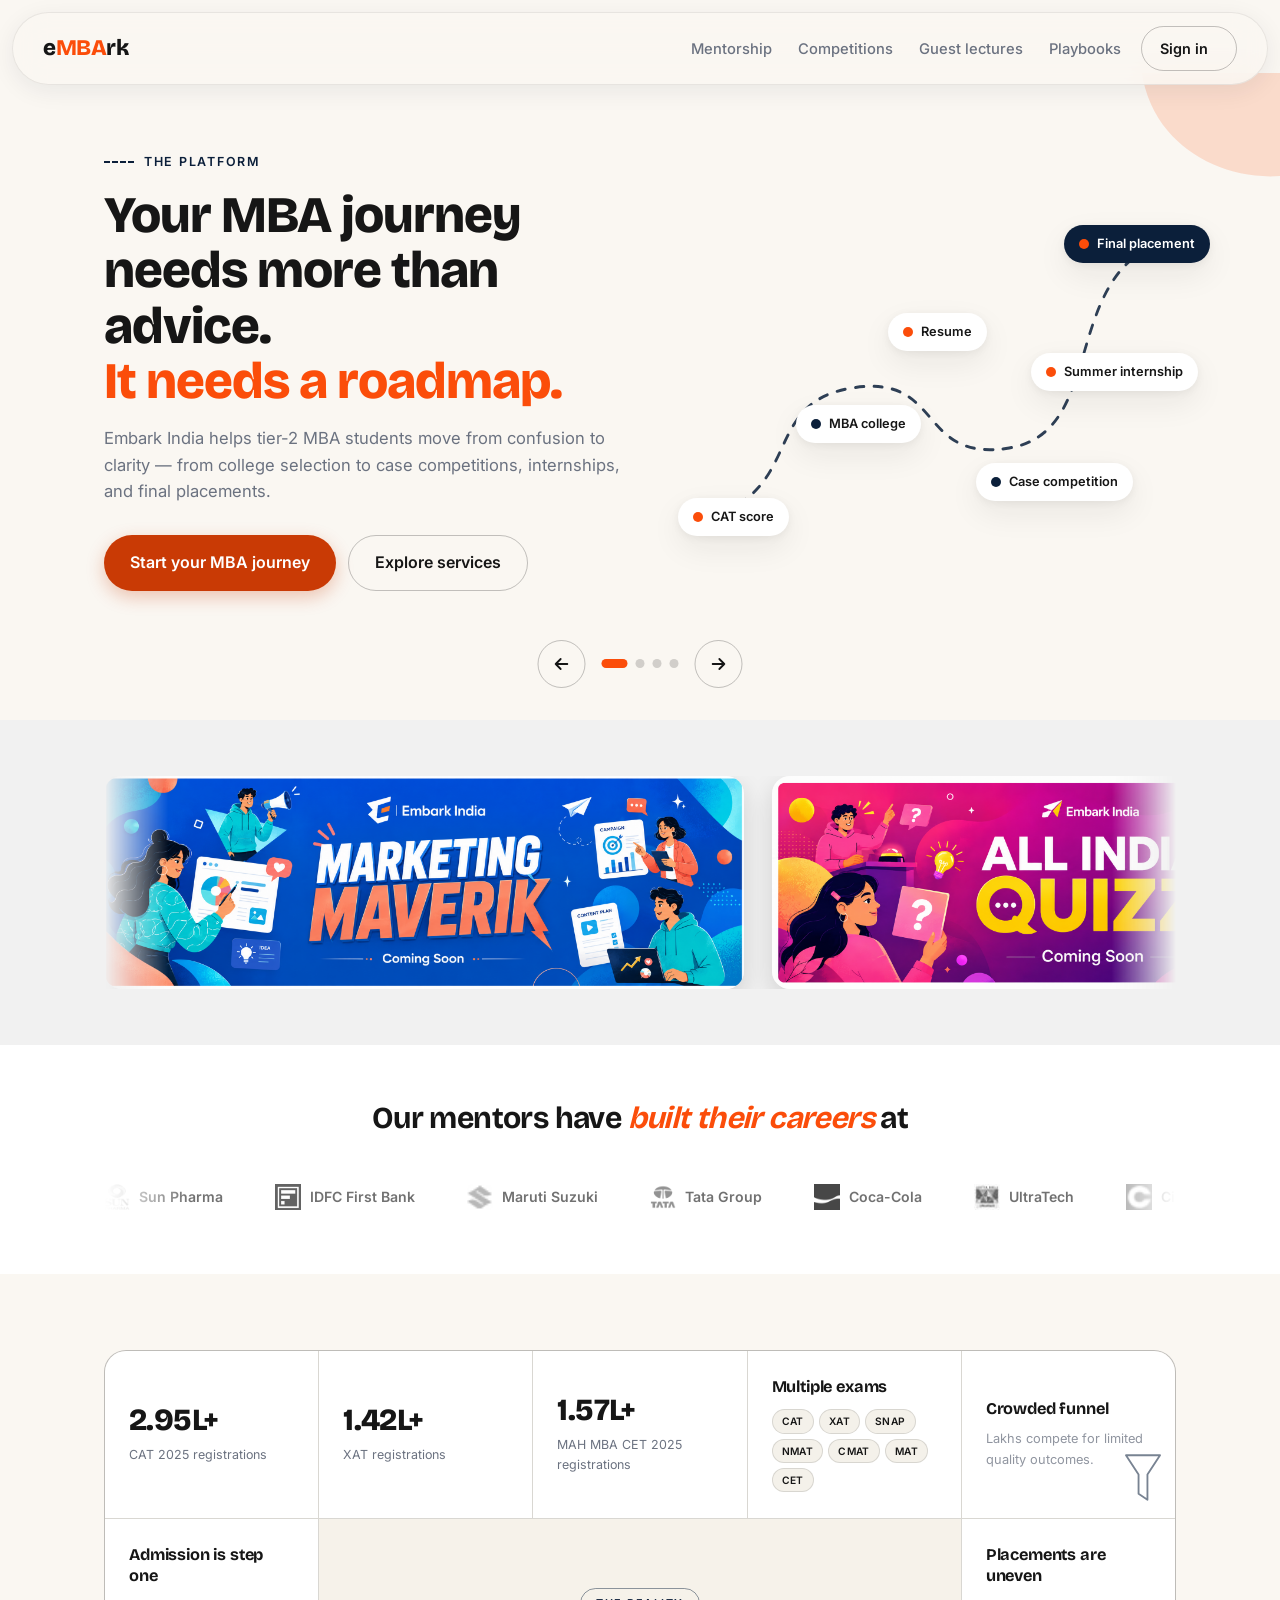
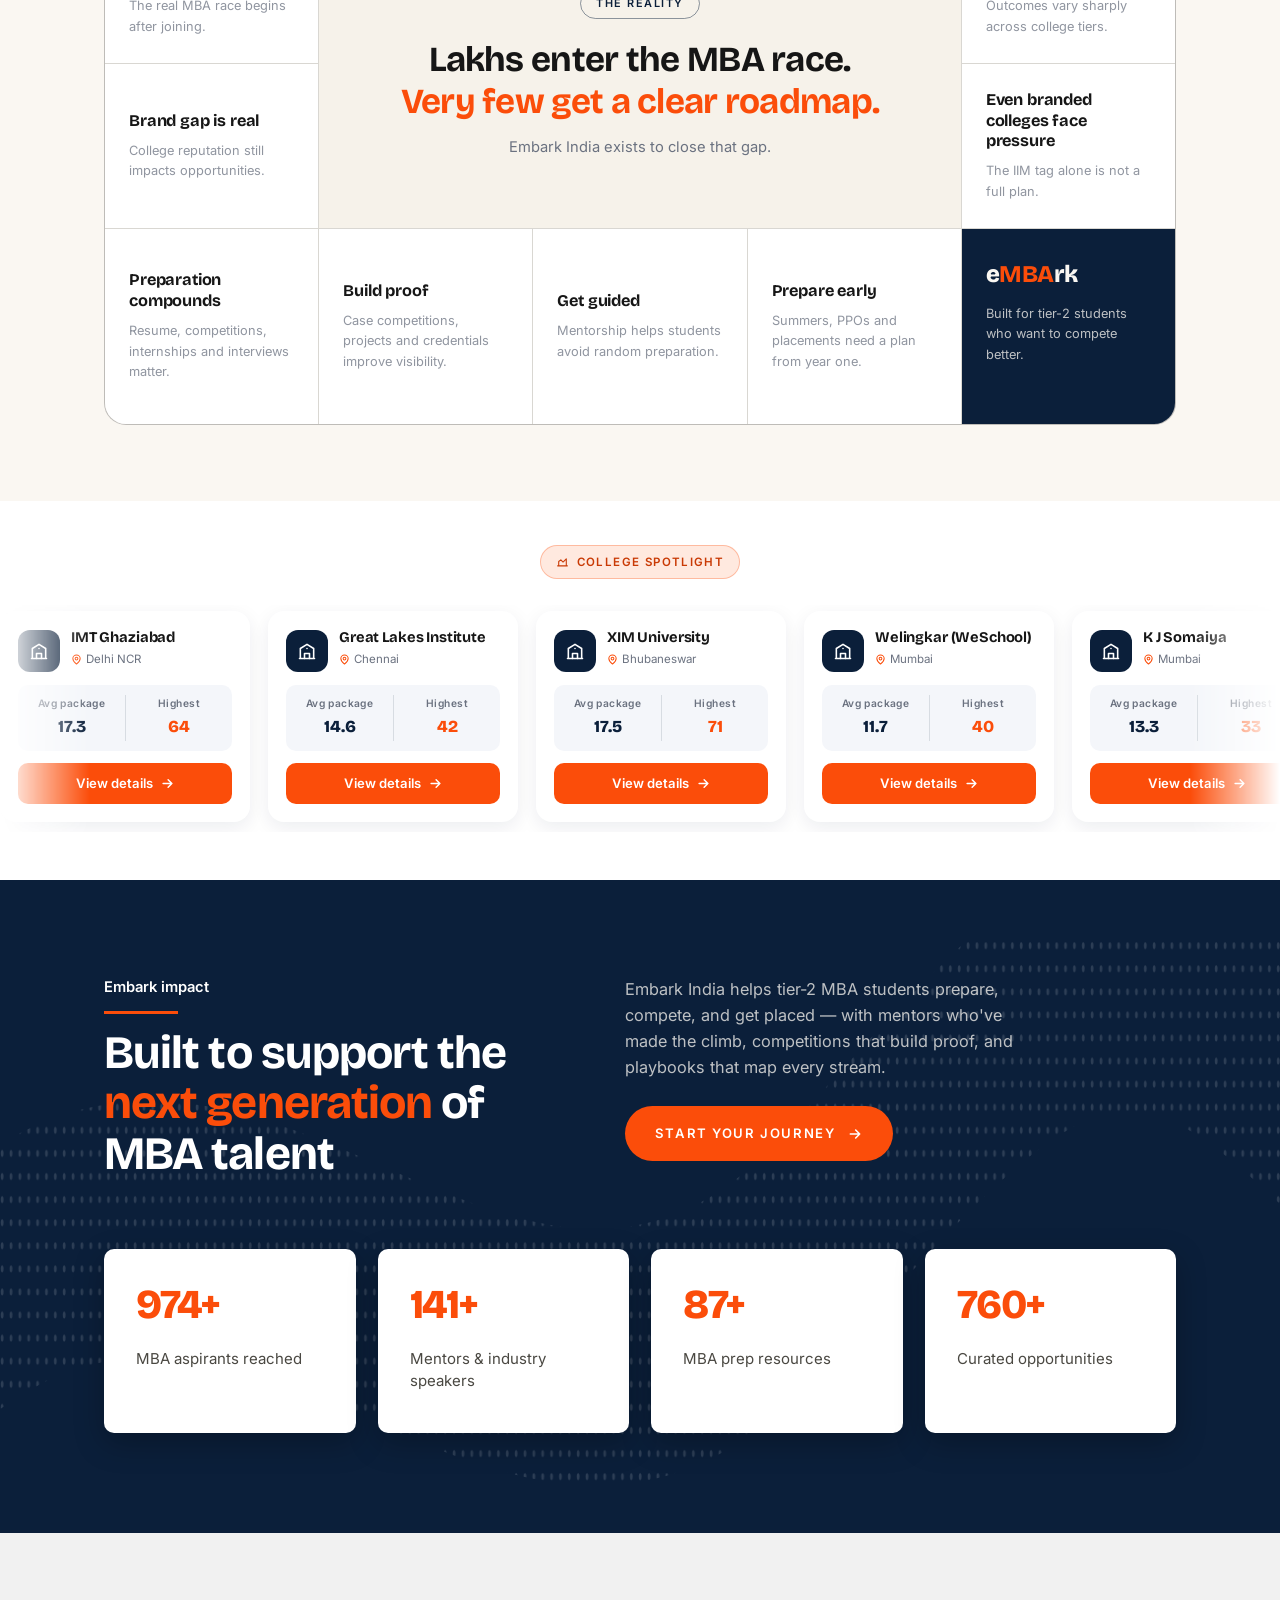
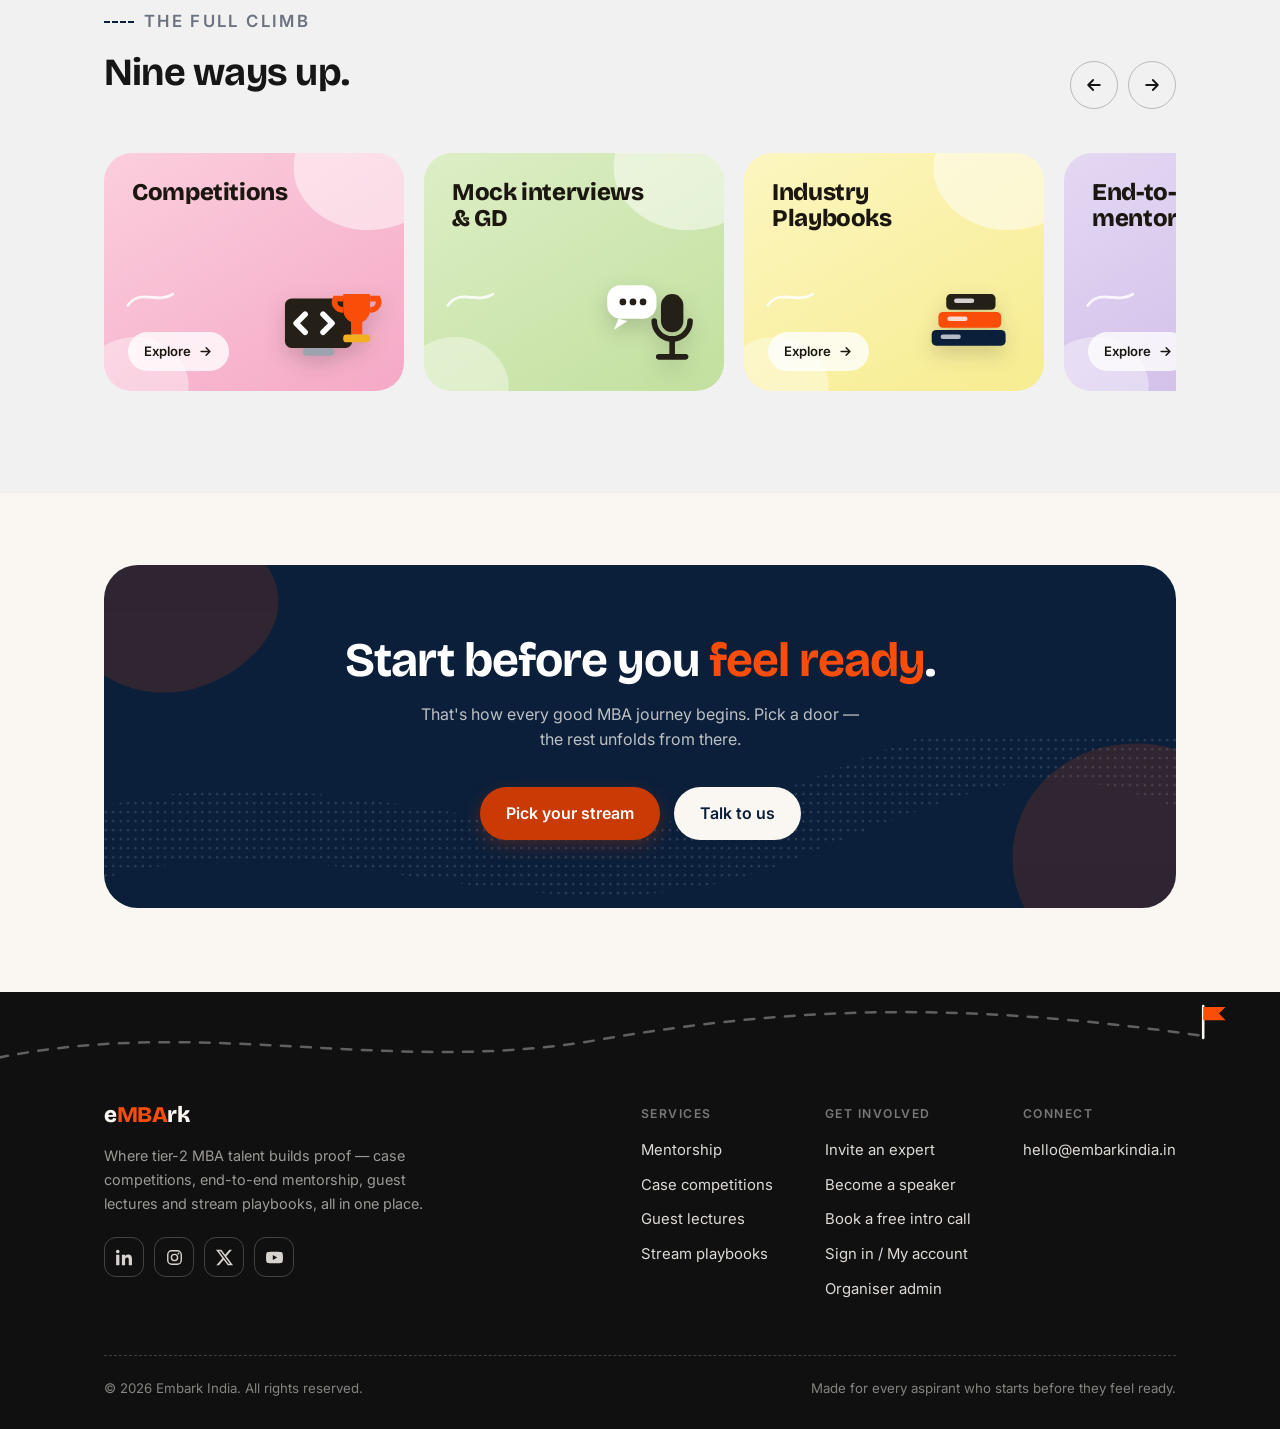
==== commit 7e651ffd: "Remove blog feature entirely Delete blog.html, blog-post.html and js/posts.js; remove the Featured B" ====
--- a/index.html
+++ b/index.html
@@ -8,7 +8,7 @@
 <link rel="preconnect" href="https://fonts.googleapis.com">
 <link rel="preconnect" href="https://fonts.gstatic.com" crossorigin>
 <link href="https://fonts.googleapis.com/css2?family=Bricolage+Grotesque:opsz,wght@12..96,600;12..96,700;12..96,800&family=Inter:wght@400;500;600&family=PT+Serif:ital@1&display=swap" rel="stylesheet">
-<link rel="stylesheet" href="css/gl.css?v=5">
+<link rel="stylesheet" href="css/gl.css?v=6">
 <style>
   /* ---------- hero carousel ---------- */
   .hcar{position:relative;background:var(--cream);overflow:hidden}
@@ -471,8 +471,6 @@
   .nextgen{background:#FFFFFF;padding:80px 0 72px}
   .ng-top{margin-bottom:64px}
   body .pstrip-sec{background:#F1F1F1;padding:72px 0}
-  body .bloghl{background:#FFFFFF;padding:76px 0 80px}
-  .bh-card{border:1px solid rgba(22,22,22,.07)}
   body .final-home{background:#FAF7F2;padding:72px 0 84px}
 
   /* ---------- creative floating nav ---------- */
@@ -583,28 +581,6 @@
   .c-dark .svc-go{color:var(--charcoal)}
   .svc-go svg{width:18px;height:18px;transition:transform .2s}
 
-  /* ---------- blog highlights ---------- */
-  .bloghl{padding:88px 0 24px}
-  .bh-grid{display:grid;grid-template-columns:repeat(auto-fit,minmax(280px,1fr));gap:22px;margin-top:34px}
-  .bh-card{
-    display:flex;flex-direction:column;gap:12px;text-decoration:none;color:inherit;
-    background:#FFFFFF;border-radius:20px;padding:30px 30px 26px;
-    box-shadow:var(--shadow-card);transition:transform .22s,box-shadow .22s;
-  }
-  .bh-card:hover{transform:translateY(-6px);box-shadow:0 18px 40px rgba(22,22,22,.14)}
-  .bh-card:hover .bh-title{color:var(--orange-deep)}
-  .bh-cat{
-    align-self:flex-start;font-size:.7rem;font-weight:600;letter-spacing:.1em;text-transform:uppercase;
-    color:var(--orange-deep);background:var(--orange-soft);border-radius:999px;padding:5px 12px;
-  }
-  .bh-title{
-    font-family:var(--display);font-weight:700;font-size:1.22rem;line-height:1.28;
-    letter-spacing:-.01em;transition:color .2s;
-  }
-  .bh-ex{font-size:.9rem;color:var(--ink-soft)}
-  .bh-meta{margin-top:auto;font-size:.8rem;color:var(--ink-soft);padding-top:12px;border-top:1px dashed rgba(22,22,22,.14)}
-  .bh-meta b{color:var(--charcoal);font-weight:600}
-
   /* ---------- pastel service strip ---------- */
   .pstrip-sec{padding:88px 0;background:var(--white);overflow:hidden}
   .pstrip-head{display:flex;align-items:flex-end;justify-content:space-between;gap:20px;flex-wrap:wrap;margin-bottom:30px}
@@ -767,10 +743,6 @@
   @media (max-width:540px){
     body .ng-stats{grid-template-columns:1fr}
   }
-  /* light wave section */
-  body .bloghl{position:relative;overflow:hidden}
-  .bloghl .wrap{position:relative;z-index:1}
-
   /* ---------- reality grid polish ---------- */
   body .ng-stat{padding:36px 32px 40px !important;border-radius:10px}
   body .ng-num,body .ng-num.acc{font-size:clamp(2.1rem,3.2vw,2.8rem);line-height:1;display:block}
@@ -791,7 +763,7 @@
   body .rcell.rbrand .rc-desc{color:rgba(250,247,242,.75);opacity:1}
   body .rcell.rbrand:hover .rc-desc{color:rgba(250,247,242,.9)}
 
-  /* ---------- featured blogs (spotlight style) ---------- */
+  /* ---------- spotlight pill ---------- */
   .spot-pill{
     display:inline-flex;align-items:center;gap:8px;
     font-size:.72rem;font-weight:600;letter-spacing:.12em;text-transform:uppercase;
@@ -799,74 +771,6 @@
     border:1px solid rgba(251,77,10,.3);border-radius:999px;padding:7px 15px;margin-bottom:14px;
   }
   .spot-pill svg{width:13px;height:13px}
-  .fb-head{display:flex;align-items:flex-end;justify-content:space-between;gap:20px;flex-wrap:wrap;margin-bottom:36px}
-  .fb-head h2{margin-bottom:8px}
-  .fb-sub{color:var(--ink-soft);font-size:.98rem;max-width:520px}
-  .fb-grid{display:grid;grid-template-columns:1.3fr .9fr;gap:24px;align-items:stretch}
-  .fb-feature{
-    position:relative;display:flex;flex-direction:column;justify-content:flex-end;
-    border-radius:22px;overflow:hidden;text-decoration:none;color:#fff;
-    background:linear-gradient(155deg,#16345C 0%,#0B1F3A 60%,#081729 100%);
-    padding:40px 40px 30px;min-height:420px;
-    box-shadow:0 16px 40px rgba(11,31,58,.28);
-    transition:transform .25s,box-shadow .25s;
-  }
-  .fb-feature:hover{transform:translateY(-6px);box-shadow:0 24px 54px rgba(11,31,58,.36)}
-  .fb-feature::before{
-    content:"";position:absolute;inset:0;
-    background-image:radial-gradient(rgba(255,255,255,.12) 1.3px,transparent 1.7px);
-    background-size:12px 12px;
-    -webkit-mask-image:linear-gradient(120deg,#000 0%,transparent 55%);
-    mask-image:linear-gradient(120deg,#000 0%,transparent 55%);
-  }
-  .fbf-ghost{
-    position:absolute;top:-30px;right:-8px;font-family:var(--display);font-weight:800;
-    font-size:11rem;line-height:1;color:transparent;-webkit-text-stroke:1.5px rgba(255,255,255,.12);
-    pointer-events:none;
-  }
-  .fbf-badge{
-    position:absolute;top:26px;left:40px;
-    display:inline-flex;align-items:center;gap:7px;
-    font-size:.7rem;font-weight:600;letter-spacing:.1em;text-transform:uppercase;
-    background:var(--orange);color:#fff;border-radius:999px;padding:6px 14px;
-  }
-  .fbf-mast{font-family:var(--display);font-weight:800;font-size:.95rem;color:rgba(250,247,242,.7);margin-bottom:14px;position:relative}
-  .fbf-mast b{color:var(--orange)}
-  .fb-feature h3{
-    font-family:var(--display);font-weight:700;font-size:clamp(1.4rem,2.6vw,2rem);
-    line-height:1.2;letter-spacing:-.01em;margin-bottom:12px;position:relative;color:#fff;
-  }
-  .fb-feature p{font-size:.95rem;color:rgba(250,247,242,.75);max-width:520px;position:relative;margin-bottom:22px}
-  .fbf-meta{
-    display:flex;gap:20px;align-items:center;position:relative;flex-wrap:wrap;
-    border-top:1px solid rgba(250,247,242,.18);padding-top:16px;
-    font-size:.82rem;color:rgba(250,247,242,.75);
-  }
-  .fbf-meta span{display:inline-flex;align-items:center;gap:7px}
-  .fbf-meta svg{width:14px;height:14px;color:var(--orange)}
-  .fb-side{display:flex;flex-direction:column}
-  .fb-item{
-    display:flex;gap:16px;align-items:center;text-decoration:none;color:inherit;
-    background:#FFFFFF;border:1px solid rgba(22,22,22,.07);border-radius:16px;padding:16px 18px;
-    box-shadow:0 4px 14px rgba(11,31,58,.06);
-    transition:transform .2s,box-shadow .2s;
-  }
-  .fb-item:hover{transform:translateX(4px);box-shadow:0 10px 26px rgba(11,31,58,.12)}
-  .fb-item:hover b{color:var(--orange-deep)}
-  .fb-thumb{
-    flex:none;width:62px;height:62px;border-radius:13px;
-    display:flex;align-items:center;justify-content:center;
-    font-family:var(--display);font-weight:800;font-size:1.15rem;color:#fff;
-  }
-  .fb-item b{font-family:var(--display);font-weight:700;font-size:.98rem;line-height:1.3;display:block;letter-spacing:-.01em;transition:color .2s}
-  .fb-item small{display:block;font-size:.78rem;color:var(--ink-soft);margin-top:6px}
-  .fb-explore{
-    display:flex;align-items:center;justify-content:center;gap:9px;margin-top:auto;
-    border:2px dashed rgba(11,31,58,.3);border-radius:16px;padding:17px;
-    text-decoration:none;font-weight:600;font-size:.92rem;color:var(--navy);
-    transition:border-color .25s,background .25s,color .25s;
-  }
-  .fb-explore:hover{border-color:var(--orange);background:var(--orange-soft);color:var(--orange-deep)}
 
   /* ---------- colleges spotlight marquee ---------- */
   body .colleges{background:#FFFFFF;padding:44px 0 48px}
@@ -909,12 +813,8 @@
   }
   .col-btn:hover{background:var(--orange-deep);gap:12px}
   @media (prefers-reduced-motion:reduce){.col-row{animation:none}}
-  body .bloghl{background:#FFFFFF}
   body .final-home{background:#FAF7F2}
   @media (max-width:960px){
-    .fb-grid{grid-template-columns:1fr}
-    .fb-feature{min-height:340px;padding:32px 26px 24px}
-    .fbf-badge{left:26px}
     .col-card{flex-basis:250px}
   }
 </style>
@@ -928,7 +828,6 @@
       <li><a href="mentorship.html">Mentorship</a></li>
       <li><a href="competitions.html">Competitions</a></li>
       <li><a href="guest-lectures.html">Guest lectures</a></li>
-      <li><a href="blog.html">Blog</a></li>
       <li><a href="playbooks.html">Playbooks</a></li>
     </ul>
     <a class="btn btn-ghost btn-sm nav-signin" href="account.html">Sign in</a>
@@ -940,7 +839,6 @@
     <a href="mentorship.html">Mentorship</a>
     <a href="competitions.html">Competitions</a>
     <a href="guest-lectures.html">Guest lectures</a>
-    <a href="blog.html">Blog</a>
     <a href="playbooks.html">Playbooks</a>
     <a href="account.html">Sign in / My account</a>
   </div>
@@ -1285,30 +1183,6 @@
   </div>
 </section>
 
-<section class="bloghl" aria-label="Featured blogs">
-  <svg class="dotwave light" viewBox="0 0 1300 240" preserveAspectRatio="none" aria-hidden="true">
-    <defs><pattern id="dotsw2" width="9" height="9" patternUnits="userSpaceOnUse"><circle cx="2.2" cy="2.2" r="1.3" fill="rgba(22,22,22,.14)"/></pattern></defs>
-    <path d="M-60 170 C 240 60, 480 230, 780 130 S 1130 20, 1380 100" fill="none" stroke="url(#dotsw2)" stroke-width="70"/>
-  </svg>
-  <div class="wrap">
-    <div class="fb-head reveal">
-      <div>
-        <span class="spot-pill"><svg viewBox="0 0 24 24" fill="none" stroke="currentColor" stroke-width="2" stroke-linecap="round" stroke-linejoin="round" aria-hidden="true"><path d="M12 20h9"/><path d="M16.5 3.5a2.1 2.1 0 0 1 3 3L7 19l-4 1 1-4Z"/></svg>Expert content</span>
-        <h2>Featured Blogs</h2>
-        <p class="fb-sub">Exam strategy, placement decoding and career guidance — written plainly for MBA aspirants</p>
-      </div>
-      <a class="btn btn-ghost btn-sm" href="blog.html">All blogs →</a>
-    </div>
-    <div class="fb-grid">
-      <a class="fb-feature reveal" id="fb-feature" href="blog.html"></a>
-      <div class="fb-side reveal">
-        <div id="fb-list"></div>
-        <a class="fb-explore" href="blog.html"><svg viewBox="0 0 24 24" fill="none" stroke="currentColor" stroke-width="2.2" stroke-linecap="round" stroke-linejoin="round" aria-hidden="true" style="width:16px;height:16px"><path d="M5 12h14M13 6l6 6-6 6"/></svg>Explore all articles</a>
-      </div>
-    </div>
-  </div>
-</section>
-
 <section class="final-home">
   <div class="wrap">
     <div class="fh-card reveal">
@@ -1358,7 +1232,6 @@
             <li><a href="competitions.html">Case competitions</a></li>
             <li><a href="guest-lectures.html">Guest lectures</a></li>
             <li><a href="playbooks.html">Stream playbooks</a></li>
-            <li><a href="blog.html">The eMBArk Times</a></li>
           </ul>
         </div>
         <div>
@@ -1386,7 +1259,6 @@
   </div>
 </footer>
 
-<script src="js/posts.js?v=2"></script>
 <script>
 
   // ----- live competitions from the database (auto by date, spec 5.2) -----
@@ -1441,33 +1313,6 @@
     };
     if (document.readyState === 'complete') check();
     else window.addEventListener('load', check);
-  })();
-
-  // ----- featured blogs -----
-  (() => {
-    if (typeof POSTS === 'undefined') return;
-    const fmt = d => new Date(d + 'T00:00:00').toLocaleDateString('en-IN', { day: 'numeric', month: 'short', year: 'numeric' });
-    const THUMBS = ['#0B1F3A', '#FB4D0A', '#16345C', '#C93A05'];
-    const sorted = [...POSTS].sort((a, b) => b.date.localeCompare(a.date));
-    const f = sorted[0];
-    const feat = document.getElementById('fb-feature');
-    feat.href = 'blog-post.html?p=' + f.slug;
-    feat.innerHTML = `
-      <span class="fbf-ghost" aria-hidden="true">${f.category.slice(0,2).toUpperCase()}</span>
-      <span class="fbf-badge"><svg viewBox="0 0 24 24" fill="currentColor" aria-hidden="true" style="width:12px;height:12px"><path d="M12 2l3.1 6.3 6.9 1-5 4.9 1.2 6.8L12 17.8 5.8 21l1.2-6.8-5-4.9 6.9-1z"/></svg>Featured</span>
-      <div class="fbf-mast">The e<b>MBA</b>rk Times</div>
-      <h3>${f.title}</h3>
-      <p>${f.excerpt}</p>
-      <div class="fbf-meta">
-        <span><svg viewBox="0 0 24 24" fill="none" stroke="currentColor" stroke-width="2" stroke-linecap="round" stroke-linejoin="round"><rect x="3" y="4" width="18" height="17" rx="2"/><path d="M8 2v4M16 2v4M3 9h18"/></svg>${fmt(f.date)}</span>
-        <span><svg viewBox="0 0 24 24" fill="none" stroke="currentColor" stroke-width="2" stroke-linecap="round" stroke-linejoin="round"><circle cx="12" cy="12" r="10"/><path d="M12 6v6l4 2"/></svg>${f.readMins} min read</span>
-        <span>${f.category}</span>
-      </div>`;
-    document.getElementById('fb-list').innerHTML = sorted.slice(1, 4).map((p, i) => `
-      <a class="fb-item" href="blog-post.html?p=${p.slug}" style="margin-bottom:14px">
-        <span class="fb-thumb" style="background:${THUMBS[i % THUMBS.length]}" aria-hidden="true">${p.category.slice(0,2).toUpperCase()}</span>
-        <span><b>${p.title}</b><small>${fmt(p.date)} · ${p.readMins} min read</small></span>
-      </a>`).join('');
   })();
 
   // ----- colleges snapshot -----
@@ -1494,7 +1339,7 @@
           <div class="col-stat"><small>Avg package</small><b>${c.avg}</b></div>
           <div class="col-stat hi"><small>Highest</small><b>${c.hi}</b></div>
         </div>
-        <a class="col-btn" href="blog.html">View details <svg viewBox="0 0 24 24" fill="none" stroke="currentColor" stroke-width="2.4" stroke-linecap="round" stroke-linejoin="round" style="width:15px;height:15px"><path d="M5 12h14M13 6l6 6-6 6"/></svg></a>
+        <a class="col-btn" href="playbooks.html">View details <svg viewBox="0 0 24 24" fill="none" stroke="currentColor" stroke-width="2.4" stroke-linecap="round" stroke-linejoin="round" style="width:15px;height:15px"><path d="M5 12h14M13 6l6 6-6 6"/></svg></a>
       </div>`).join('');
     if (!matchMedia('(prefers-reduced-motion: reduce)').matches) row.innerHTML += row.innerHTML;
   })();
--- a/css/gl.css
+++ b/css/gl.css
@@ -748,12 +748,11 @@
 .dd-dont li::before{background:var(--orange-deep)}
 
 .pb-colleges{display:flex;flex-wrap:wrap;gap:10px}
-.pb-colleges a{
+.pb-colleges span{
+  display:inline-block;
   font-weight:600;font-size:.92rem;text-decoration:none;color:var(--charcoal);
   border:1.5px solid rgba(22,22,22,.25);border-radius:var(--radius-pill);padding:10px 20px;
-  transition:all .18s;
-}
-.pb-colleges a:hover{background:var(--charcoal);color:var(--cream);border-color:var(--charcoal)}
+}
 
 .pb-next{padding:72px 0 96px}
 .pb-next-card{
@@ -771,149 +770,6 @@
   .pb-grid{grid-template-columns:1fr}
   .chapter-bar{top:63px}
 }
-
-/* ---------- blog ---------- */
-.blog-hero{padding:64px 0 36px}
-.blog-hero h1 .accent{color:var(--orange)}
-.blog-hero p.lead{color:var(--ink-soft);font-size:1.08rem;max-width:520px;margin-top:14px}
-.blog-tools{display:flex;flex-wrap:wrap;gap:14px;align-items:center;margin-top:30px}
-.blog-search{
-  flex:1;min-width:240px;max-width:380px;display:flex;align-items:center;gap:10px;
-  background:var(--white);border:1.5px solid transparent;border-radius:var(--radius-pill);
-  padding:0 20px;min-height:50px;box-shadow:var(--shadow-card);
-}
-.blog-search svg{width:18px;height:18px;color:var(--ink-soft);flex:none}
-.blog-search input{
-  border:none;background:transparent;font-family:var(--body);font-size:.95rem;
-  color:var(--charcoal);width:100%;min-height:48px;outline:none;
-}
-.cat-chips{display:flex;flex-wrap:wrap;gap:8px}
-.cat-chip{
-  font-family:var(--body);font-weight:500;font-size:.88rem;color:var(--charcoal);
-  background:var(--white);border:1.5px solid transparent;border-radius:var(--radius-pill);
-  padding:9px 17px;cursor:pointer;min-height:42px;transition:all .18s;
-}
-.cat-chip:hover{border-color:rgba(22,22,22,.3)}
-.cat-chip[aria-selected="true"]{background:var(--charcoal);color:var(--cream)}
-
-.blog-list{padding:28px 0 96px}
-.post-grid{display:grid;grid-template-columns:repeat(3,1fr);gap:22px}
-.post-card{
-  display:flex;flex-direction:column;text-decoration:none;color:inherit;
-  background:var(--white);border-radius:22px;padding:28px;position:relative;overflow:hidden;
-  box-shadow:var(--shadow-card);transition:transform .22s,box-shadow .22s;
-}
-.post-card:hover{transform:translateY(-6px)}
-.post-card:hover .post-title{color:var(--orange-deep)}
-.post-mark{
-  width:46px;height:46px;border-radius:14px;flex:none;margin-bottom:18px;
-  display:flex;align-items:center;justify-content:center;
-  font-family:var(--display);font-weight:800;font-size:1.25rem;
-}
-.pm-orange{background:var(--orange);color:#fff}
-.pm-green{background:var(--green);color:#fff}
-.pm-dark{background:var(--charcoal);color:var(--cream)}
-.pm-soft{background:var(--orange-soft);color:var(--orange-deep)}
-.post-cat{
-  font-size:.74rem;font-weight:600;letter-spacing:.1em;text-transform:uppercase;
-  color:var(--green);margin-bottom:8px;
-}
-.post-title{
-  font-family:var(--display);font-weight:700;font-size:1.28rem;line-height:1.25;
-  letter-spacing:-.01em;margin-bottom:10px;transition:color .18s;
-}
-.post-excerpt{font-size:.92rem;color:var(--ink-soft);margin-bottom:18px}
-.post-meta{margin-top:auto;display:flex;align-items:center;gap:8px;font-size:.82rem;color:var(--ink-soft)}
-.post-meta b{color:var(--charcoal);font-weight:600}
-.post-card.featured{grid-column:span 2;background:var(--charcoal)}
-.post-card.featured .post-cat{color:var(--orange)}
-.post-card.featured .post-title{color:#fff;font-size:1.7rem}
-.post-card.featured:hover .post-title{color:var(--orange)}
-.post-card.featured .post-excerpt{color:rgba(250,247,242,.72);font-size:.98rem;max-width:560px}
-.post-card.featured .post-meta{color:rgba(250,247,242,.6)}
-.post-card.featured .post-meta b{color:var(--cream)}
-.post-card.featured .ghost{
-  position:absolute;right:-8px;top:-28px;
-  font-family:var(--display);font-weight:800;font-size:9rem;line-height:1;
-  color:transparent;-webkit-text-stroke:1.5px rgba(250,247,242,.14);pointer-events:none;
-}
-.blog-empty{padding:60px 0;text-align:center;color:var(--ink-soft)}
-
-/* article page */
-.article-wrap{max-width:760px;margin:0 auto;padding:56px 24px 0}
-.article-head .post-cat{font-size:.78rem}
-.article-head h1{font-size:clamp(1.9rem,4vw,2.9rem);line-height:1.1;margin:10px 0 22px}
-.article-meta{display:flex;align-items:center;gap:14px;padding-bottom:28px;border-bottom:1px dashed rgba(22,22,22,.2)}
-.article-avatar{
-  width:46px;height:46px;border-radius:50%;flex:none;background:var(--green);color:#fff;
-  font-family:var(--display);font-weight:800;font-size:1.05rem;
-  display:flex;align-items:center;justify-content:center;
-}
-.article-meta b{display:block;font-size:.95rem}
-.article-meta span{font-size:.83rem;color:var(--ink-soft)}
-.article-share{margin-left:auto;display:flex;gap:8px}
-.share-btn{
-  width:42px;height:42px;border-radius:50%;border:1.5px solid rgba(22,22,22,.2);
-  background:transparent;color:var(--charcoal);cursor:pointer;
-  display:flex;align-items:center;justify-content:center;transition:all .18s;text-decoration:none;
-}
-.share-btn:hover{background:var(--charcoal);color:var(--cream);border-color:var(--charcoal)}
-.share-btn svg{width:17px;height:17px}
-.article-body{padding:34px 0 10px;font-size:1.04rem;line-height:1.75}
-.article-body p{margin-bottom:20px;color:#3A352C}
-.article-body h2{
-  font-size:1.45rem;font-weight:700;margin:34px 0 12px;
-}
-.article-body em{font-style:italic}
-.article-cta{
-  background:var(--green);color:var(--cream);border-radius:22px;padding:30px 34px;
-  display:flex;align-items:center;justify-content:space-between;gap:18px;flex-wrap:wrap;
-  margin:36px 0;
-}
-.article-cta p{font-size:1rem;max-width:440px}
-.article-cta b{color:#fff}
-.related{padding:20px 0 10px}
-.related h2{font-size:1.35rem;margin-bottom:22px}
-.related .post-grid{grid-template-columns:1fr 1fr}
-
-/* comments */
-.comments{padding:36px 0 90px}
-.comments h2{font-size:1.35rem;margin-bottom:6px}
-.comments-note{font-size:.85rem;color:var(--ink-soft);margin-bottom:26px}
-.comment{
-  display:flex;gap:14px;padding:20px 0;border-bottom:1px dashed rgba(22,22,22,.16);
-}
-.comment-avatar{
-  width:40px;height:40px;border-radius:50%;flex:none;background:var(--orange-soft);color:var(--orange-deep);
-  font-family:var(--display);font-weight:700;font-size:.9rem;
-  display:flex;align-items:center;justify-content:center;
-}
-.comment-body b{font-size:.92rem;font-weight:600;margin-right:8px}
-.comment-body time{font-size:.78rem;color:var(--ink-soft)}
-.comment-body p{font-size:.95rem;margin-top:5px}
-.comment-form{margin-top:30px;display:grid;gap:14px}
-.comment-form input,.comment-form textarea{
-  font-family:var(--body);font-size:.95rem;color:var(--charcoal);
-  background:var(--white);border:1.5px solid transparent;border-radius:14px;
-  padding:14px 16px;min-height:48px;box-shadow:var(--shadow-card);
-}
-.comment-form textarea{min-height:110px;resize:vertical}
-.comment-form input:focus,.comment-form textarea:focus{border-color:var(--orange);outline:none}
-.comment-form .btn{justify-self:start}
-
-@media (max-width:960px){
-  .post-grid{grid-template-columns:1fr 1fr}
-  .post-card.featured{grid-column:span 2}
-}
-@media (max-width:640px){
-  .post-grid{grid-template-columns:1fr}
-  .post-card.featured{grid-column:span 1}
-  .post-card.featured .post-title{font-size:1.4rem}
-  .related .post-grid{grid-template-columns:1fr}
-  .article-share{margin-left:0}
-  .article-meta{flex-wrap:wrap}
-}
-
 
 /* ---------- creative nav (site-wide, matches home) ---------- */
 .nav-inner{padding:13px 30px}
